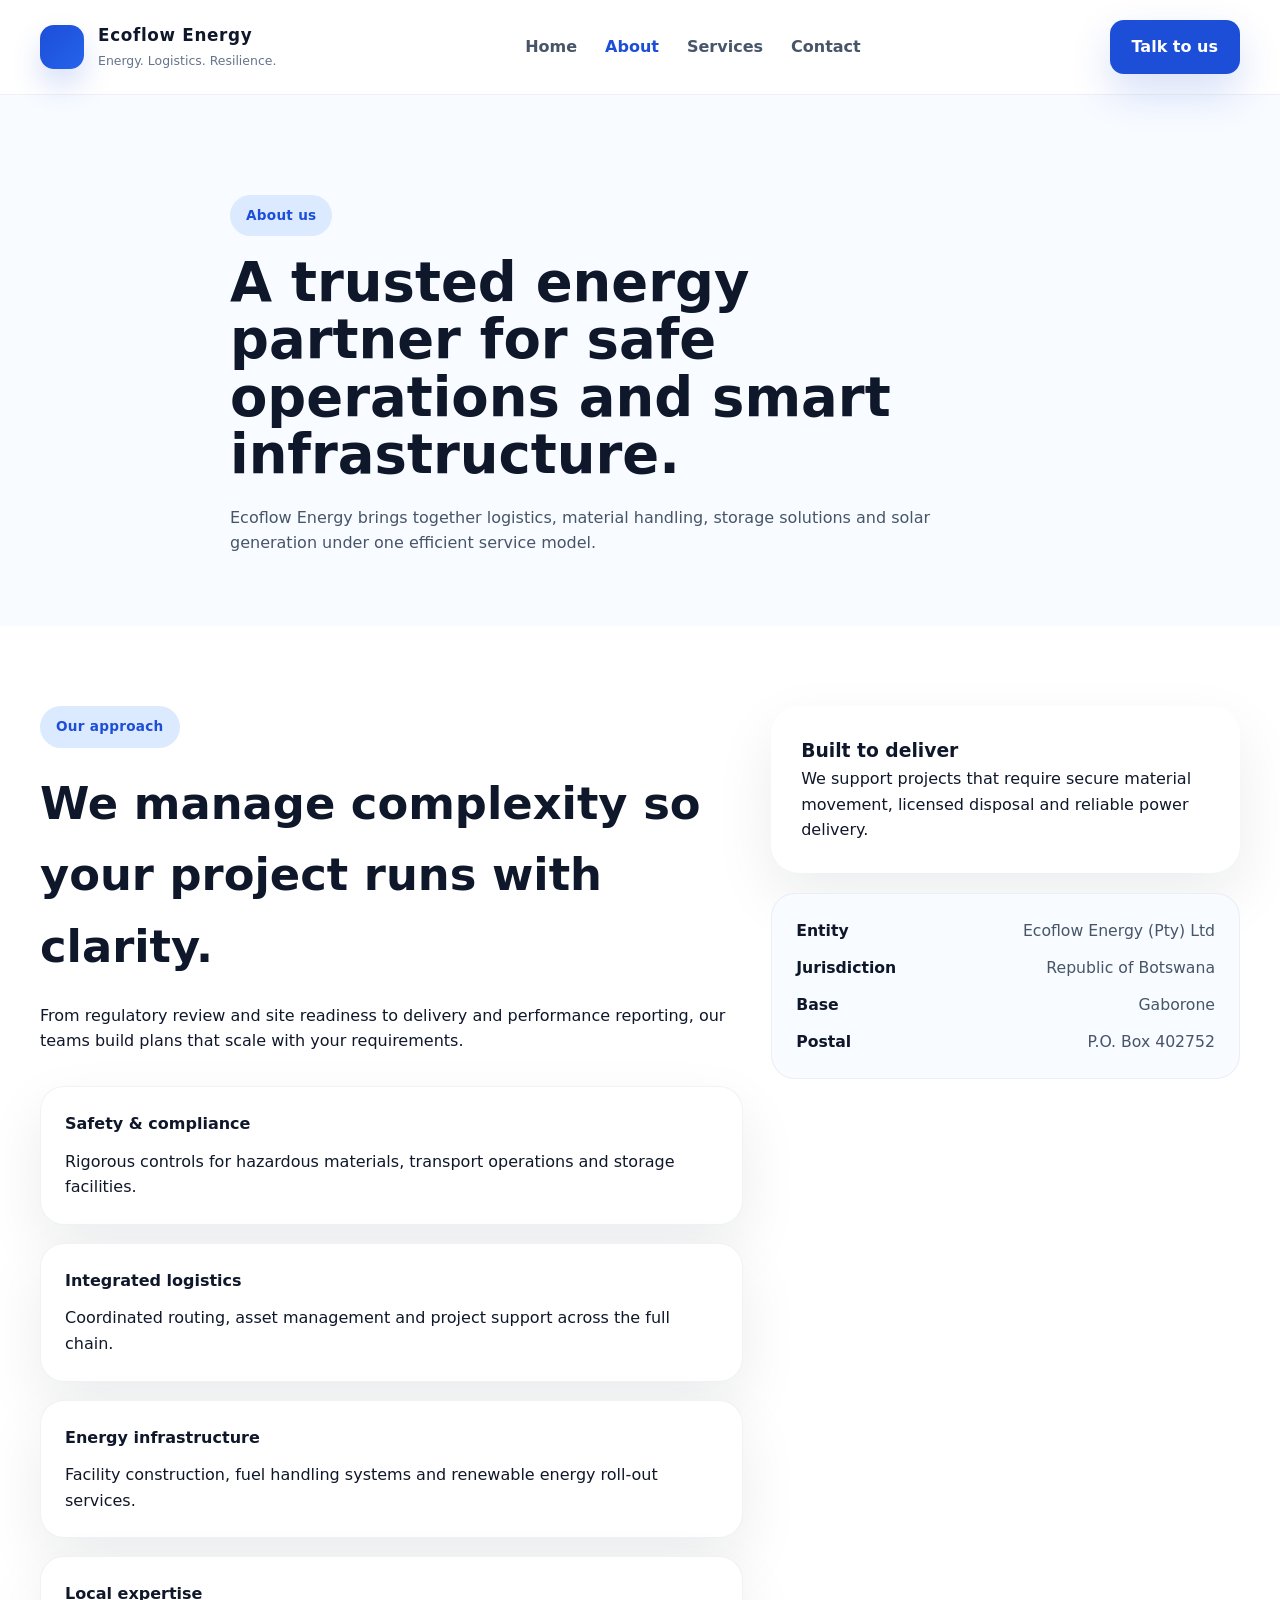
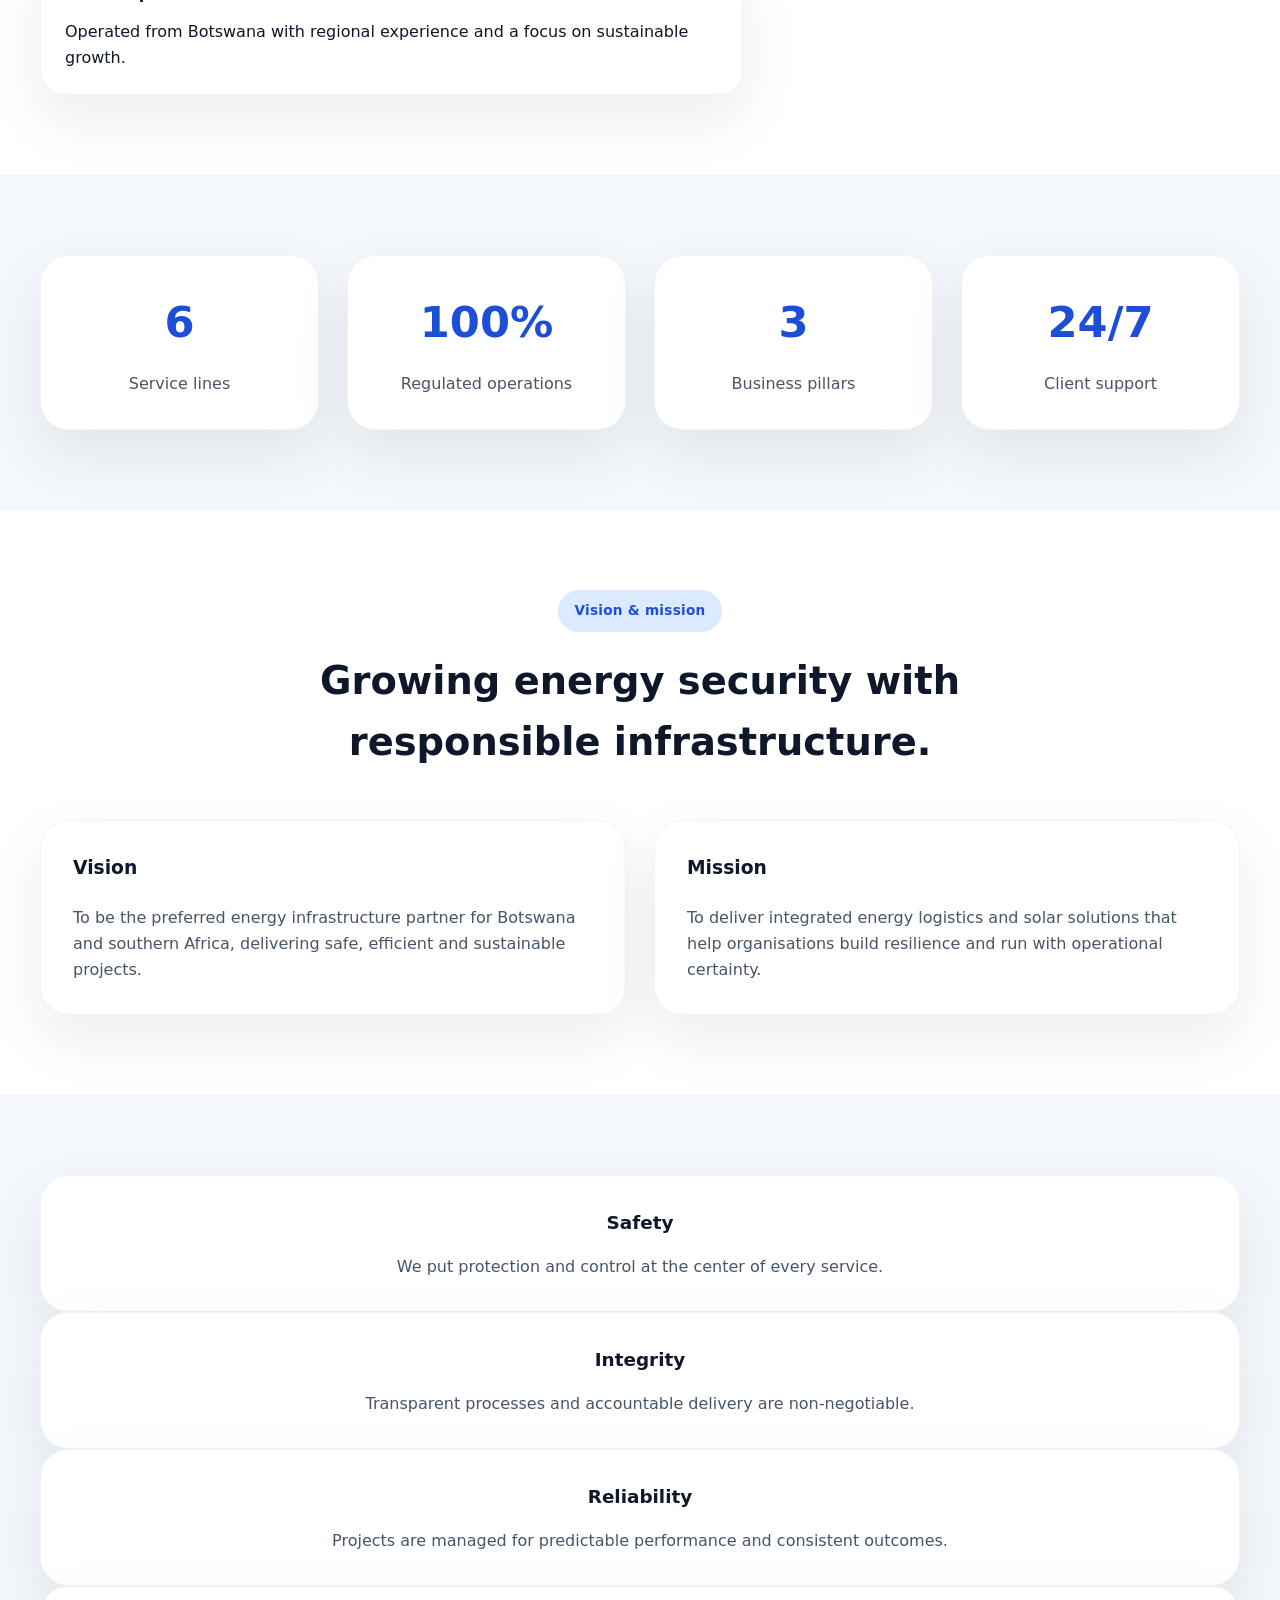
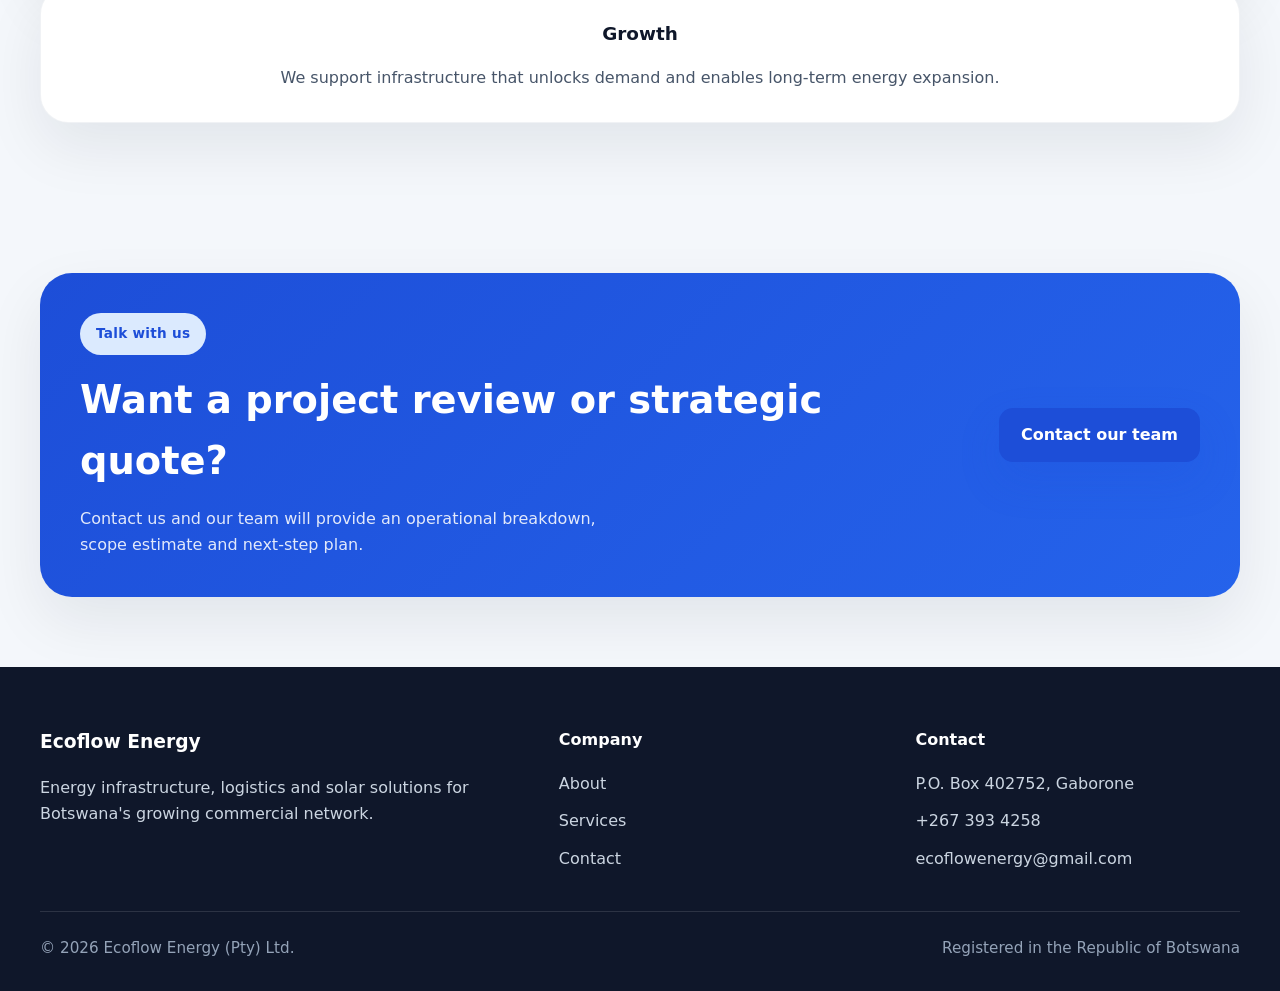
==== about.html @ 99d53bec "Initial Push" ====
﻿<!DOCTYPE html>
<html lang="en">
<head>
<meta charset="UTF-8">
<meta name="viewport" content="width=device-width, initial-scale=1.0">
<title>About Ecoflow Energy</title>
<meta name="description" content="Ecoflow Energy is a Botswana energy company focused on logistics, storage infrastructure, compliant operations and renewable energy delivery.">
<link rel="stylesheet" href="styles.css">
</head>
<body>
<header class="site-header">
  <div class="wrap nav-bar">
    <a href="index.html" class="brand">
      <span class="mark"></span>
      <span>
        <strong>Ecoflow Energy</strong>
        <small>Energy. Logistics. Resilience.</small>
      </span>
    </a>
    <nav class="links">
      <a href="index.html">Home</a>
      <a href="about.html">About</a>
      <a href="services.html">Services</a>
      <a href="contact.html">Contact</a>
    </nav>
    <div class="nav-actions">
      <a href="contact.html" class="btn btn-primary">Talk to us</a>
      <button class="nav-toggle" aria-label="Open navigation" aria-expanded="false"><span></span><span></span><span></span></button>
    </div>
  </div>
  <div class="mobile-menu">
    <a href="index.html">Home</a>
    <a href="about.html">About</a>
    <a href="services.html">Services</a>
    <a href="contact.html">Contact</a>
  </div>
</header>
<main>
  <section class="page-hero">
    <div class="wrap">
      <span class="tag">About us</span>
      <h1>A trusted energy partner for safe operations and smart infrastructure.</h1>
      <p>Ecoflow Energy brings together logistics, material handling, storage solutions and solar generation under one efficient service model.</p>
    </div>
  </section>

  <section class="section section-alt">
    <div class="wrap feature-grid">
      <div class="feature-copy">
        <span class="tag">Our approach</span>
        <h2>We manage complexity so your project runs with clarity.</h2>
        <p>From regulatory review and site readiness to delivery and performance reporting, our teams build plans that scale with your requirements.</p>
        <div class="feature-list">
          <div>
            <strong>Safety & compliance</strong>
            <p>Rigorous controls for hazardous materials, transport operations and storage facilities.</p>
          </div>
          <div>
            <strong>Integrated logistics</strong>
            <p>Coordinated routing, asset management and project support across the full chain.</p>
          </div>
          <div>
            <strong>Energy infrastructure</strong>
            <p>Facility construction, fuel handling systems and renewable energy roll-out services.</p>
          </div>
          <div>
            <strong>Local expertise</strong>
            <p>Operated from Botswana with regional experience and a focus on sustainable growth.</p>
          </div>
        </div>
      </div>
      <div class="feature-visual visual-panel">
        <div class="panel-item">
          <h3>Built to deliver</h3>
          <p>We support projects that require secure material movement, licensed disposal and reliable power delivery.</p>
        </div>
        <div class="panel-list">
          <div><strong>Entity</strong><span>Ecoflow Energy (Pty) Ltd</span></div>
          <div><strong>Jurisdiction</strong><span>Republic of Botswana</span></div>
          <div><strong>Base</strong><span>Gaborone</span></div>
          <div><strong>Postal</strong><span>P.O. Box 402752</span></div>
        </div>
      </div>
    </div>
  </section>

  <section class="section">
    <div class="wrap stats-grid">
      <div class="stat-card">
        <span>6</span>
        <p>Service lines</p>
      </div>
      <div class="stat-card">
        <span>100%</span>
        <p>Regulated operations</p>
      </div>
      <div class="stat-card">
        <span>3</span>
        <p>Business pillars</p>
      </div>
      <div class="stat-card">
        <span>24/7</span>
        <p>Client support</p>
      </div>
    </div>
  </section>

  <section class="section section-alt">
    <div class="wrap">
      <div class="section-head">
        <span class="tag">Vision & mission</span>
        <h2>Growing energy security with responsible infrastructure.</h2>
      </div>
      <div class="grid-2">
        <article class="info-card">
          <h3>Vision</h3>
          <p>To be the preferred energy infrastructure partner for Botswana and southern Africa, delivering safe, efficient and sustainable projects.</p>
        </article>
        <article class="info-card">
          <h3>Mission</h3>
          <p>To deliver integrated energy logistics and solar solutions that help organisations build resilience and run with operational certainty.</p>
        </article>
      </div>
    </div>
  </section>

  <section class="section">
    <div class="wrap values-panel">
      <div class="value-card">
        <h3>Safety</h3>
        <p>We put protection and control at the center of every service.</p>
      </div>
      <div class="value-card">
        <h3>Integrity</h3>
        <p>Transparent processes and accountable delivery are non-negotiable.</p>
      </div>
      <div class="value-card">
        <h3>Reliability</h3>
        <p>Projects are managed for predictable performance and consistent outcomes.</p>
      </div>
      <div class="value-card">
        <h3>Growth</h3>
        <p>We support infrastructure that unlocks demand and enables long-term energy expansion.</p>
      </div>
    </div>
  </section>

  <section class="section cta-panel">
    <div class="wrap cta-copy">
      <div>
        <span class="tag">Talk with us</span>
        <h2>Want a project review or strategic quote?</h2>
        <p>Contact us and our team will provide an operational breakdown, scope estimate and next-step plan.</p>
      </div>
      <a href="contact.html" class="btn btn-primary">Contact our team</a>
    </div>
  </section>
</main>
<footer class="site-footer">
  <div class="wrap footer-grid">
    <div>
      <h3>Ecoflow Energy</h3>
      <p>Energy infrastructure, logistics and solar solutions for Botswana's growing commercial network.</p>
    </div>
    <div>
      <h4>Company</h4>
      <ul>
        <li><a href="about.html">About</a></li>
        <li><a href="services.html">Services</a></li>
        <li><a href="contact.html">Contact</a></li>
      </ul>
    </div>
    <div>
      <h4>Contact</h4>
      <ul>
        <li>P.O. Box 402752, Gaborone</li>
        <li>+267 393 4258</li>
        <li><a href="mailto:ecoflowenergy@gmail.com">ecoflowenergy@gmail.com</a></li>
      </ul>
    </div>
  </div>
  <div class="wrap footer-bottom">
    <span>© 2026 Ecoflow Energy (Pty) Ltd.</span>
    <span>Registered in the Republic of Botswana</span>
  </div>
</footer>
<script src="script.js"></script>
</body>
</html>
---- styles.css ----
﻿:root{
  --bg:#f4f7fb;
  --surface:#ffffff;
  --surface-soft:#f8fbff;
  --primary:#0f172a;
  --secondary:#475569;
  --accent:#1d4ed8;
  --accent-soft:#dbeafe;
  --muted:#64748b;
  --border:#d6e4ff;
  --shadow:0 24px 60px rgba(15,23,42,0.08);
  --radius:24px;
  --max-width:1200px;
}
*{margin:0;padding:0;box-sizing:border-box;}
html{scroll-behavior:smooth;}
body{font-family:Inter,system-ui,Arial,sans-serif;background:var(--bg);color:var(--primary);line-height:1.6;}
a{text-decoration:none;color:inherit;}
button,input,select,textarea{font:inherit;}
.wrap{width:min(94%,var(--max-width));margin:0 auto;}
.site-header{position:sticky;top:0;z-index:1000;background:rgba(255,255,255,0.96);backdrop-filter:blur(18px);border-bottom:1px solid rgba(148,163,184,0.16);}
.site-header.scrolled{box-shadow:0 12px 30px rgba(15,23,42,0.08);}
.nav-bar{display:flex;align-items:center;justify-content:space-between;gap:16px;padding:20px 0;}
.brand{display:flex;align-items:center;gap:14px;}
.brand strong{font-size:1.05rem;letter-spacing:.04em;}
.brand small{display:block;font-size:.78rem;color:var(--muted);margin-top:2px;}
.mark{width:44px;height:44px;border-radius:14px;background:linear-gradient(135deg,var(--accent),#2563eb);box-shadow:0 16px 30px rgba(29,78,216,0.18);}
.links{display:flex;gap:28px;align-items:center;}
.links a{color:var(--secondary);font-weight:600;transition:color .2s ease;}
.links a:hover,.links a.active{color:var(--accent);}
.nav-actions{display:flex;align-items:center;gap:12px;}
.btn{display:inline-flex;align-items:center;justify-content:center;border-radius:14px;padding:14px 22px;font-weight:700;transition:transform .2s ease,box-shadow .2s ease;}
.btn:hover{transform:translateY(-1px);}
.btn-primary{background:var(--accent);color:#fff;box-shadow:0 18px 40px rgba(29,78,216,0.18);}
.btn-secondary{background:#f8fafc;color:var(--primary);border:1px solid var(--border);}
.hero,.page-hero{padding:100px 0 70px;}
.hero{background:linear-gradient(175deg,#eff6ff 0%,#ffffff 60%);}
.page-hero{background:var(--surface-soft);}
.hero-grid,.feature-grid,.contact-grid,.stats-grid,.service-grid,.footer-grid,.grid-2{display:grid;gap:28px;}
.hero-grid{grid-template-columns:1.15fr .85fr;align-items:center;}
.hero-copy h1,.page-hero h1{font-size:clamp(2.6rem,5vw,4rem);line-height:1.02;max-width:680px;}
.hero .eyebrow,.page-hero .tag{display:inline-flex;align-items:center;gap:10px;padding:10px 16px;border-radius:999px;background:var(--accent-soft);color:var(--accent);font-size:.85rem;font-weight:700;letter-spacing:.02em;}
.hero-copy p,.page-hero p,.section-head p,.service-detail p,.info-card p{color:var(--secondary);font-size:1rem;max-width:710px;margin-top:22px;}
.hero-actions{display:flex;flex-wrap:wrap;gap:16px;margin-top:28px;}
.hero-stats{display:grid;grid-template-columns:repeat(3,minmax(0,1fr));gap:16px;margin-top:36px;}
.hero-stats div{background:var(--surface);border:1px solid rgba(148,163,184,0.16);border-radius:18px;padding:18px;}
.hero-stats strong{display:block;font-size:1.7rem;color:var(--primary);}
.hero-visual .visual-card{background:var(--surface);padding:32px;border-radius:32px;box-shadow:var(--shadow);border:1px solid rgba(148,163,184,0.14);}
.visual-tag{display:inline-flex;padding:10px 14px;border-radius:999px;background:rgba(29,78,216,0.08);color:var(--accent);font-weight:700;margin-bottom:24px;}
.visual-grid{display:grid;grid-template-columns:1fr 1fr;gap:18px;}
.visual-item{padding:20px;background:var(--surface-soft);border-radius:20px;color:var(--secondary);font-weight:600;}
.section{padding:80px 0;}
.section-alt{background:#ffffff;}
.section-head{text-align:center;max-width:820px;margin:0 auto 48px;}
.section-head h2{font-size:clamp(2rem,3vw,2.6rem);margin:18px 0;}
.tag{display:inline-flex;align-items:center;gap:8px;padding:10px 16px;border-radius:999px;background:var(--accent-soft);color:var(--accent);font-weight:700;font-size:.85rem;letter-spacing:.02em;}
.service-grid{grid-template-columns:repeat(3,minmax(0,1fr));}
.service-card{padding:30px;background:var(--surface);border:1px solid rgba(148,163,184,0.14);border-radius:28px;box-shadow:var(--shadow);}
.service-card h3{font-size:1.2rem;margin-bottom:18px;}
.service-card p{color:var(--secondary);line-height:1.8;}
.feature-grid{grid-template-columns:1.2fr .8fr;align-items:start;}
.feature-copy h2{font-size:clamp(2rem,4vw,2.8rem);margin:20px 0;}
.feature-list{display:grid;gap:18px;margin-top:32px;}
.feature-list div{padding:24px;background:var(--surface);border:1px solid rgba(148,163,184,0.14);border-radius:24px;box-shadow:var(--shadow);}
.feature-list strong{display:block;margin-bottom:12px;font-size:1rem;color:var(--primary);}
.visual-panel{display:grid;gap:20px;}
.visual-panel .panel-item{padding:30px;background:var(--surface);border-radius:28px;box-shadow:var(--shadow);}
.panel-list{display:grid;gap:12px;padding:24px;background:var(--surface-soft);border-radius:24px;border:1px solid rgba(148,163,184,0.14);}
.panel-list div{display:flex;justify-content:space-between;gap:12px;color:var(--secondary);font-size:.98rem;}
.panel-list strong{font-weight:700;color:var(--primary);}
.stats-grid{grid-template-columns:repeat(4,minmax(0,1fr));}
.stat-card{padding:32px;background:var(--surface);border-radius:28px;box-shadow:var(--shadow);text-align:center;border:1px solid rgba(148,163,184,0.14);}
.stat-card span{display:block;font-size:2.7rem;font-weight:800;color:var(--accent);}
.stat-card p{margin-top:14px;color:var(--secondary);}
.cta-panel{padding:70px 0;}
.cta-copy{display:flex;align-items:center;justify-content:space-between;gap:24px;padding:40px;background:linear-gradient(135deg,#1d4ed8,#2563eb);border-radius:32px;color:#fff;box-shadow:var(--shadow);}
.cta-copy h2{font-size:clamp(2rem,3vw,2.8rem);margin:14px 0;max-width:780px;}
.cta-copy p{max-width:560px;color:rgba(255,255,255,0.87);}
.page-hero .wrap{max-width:820px;}
.page-hero h1{font-size:clamp(2.4rem,5vw,3.4rem);margin-top:18px;line-height:1.05;}
.grid-2{grid-template-columns:repeat(2,minmax(0,1fr));}
.info-card,.value-card,.service-detail,.contact-panel,.form-panel{background:var(--surface);border:1px solid rgba(148,163,184,0.14);border-radius:28px;box-shadow:var(--shadow);padding:32px;}
.info-card strong{display:block;font-size:.98rem;color:var(--accent);margin-bottom:10px;}
.value-card{padding:32px;text-align:center;}
.value-card h3{font-size:1.15rem;margin-bottom:16px;}
.value-card p{color:var(--secondary);}
.service-list{display:grid;gap:24px;}
.service-detail{padding:30px;}
.service-heading{display:flex;align-items:center;gap:18px;margin-bottom:20px;}
.service-heading span{display:inline-flex;width:50px;height:50px;align-items:center;justify-content:center;border-radius:18px;background:var(--accent-soft);color:var(--accent);font-weight:800;font-size:1rem;}
.service-heading h2{font-size:1.45rem;}
.service-detail ul{margin-top:20px;display:grid;gap:12px;padding-left:18px;color:var(--secondary);}
.service-detail li{position:relative;padding-left:12px;}
.service-detail li:before{content:'•';position:absolute;left:0;color:var(--accent);}
.contact-grid{grid-template-columns:1fr 1fr;}
.contact-panel .box,.form-panel .box{margin-bottom:24px;}
.contact-panel .box h2,.form-panel .box h2{font-size:1.8rem;}
.contact-panel .info-card{margin-bottom:16px;}
.map-frame iframe{width:100%;min-height:280px;border:none;border-radius:24px;}
.form-row{display:flex;flex-direction:column;gap:10px;margin-bottom:18px;}
input,select,textarea{width:100%;padding:16px;border-radius:18px;border:1px solid rgba(148,163,184,0.24);background:#fff;}
textarea{min-height:160px;resize:vertical;}
.form-msg{margin-top:18px;padding:16px;border-radius:18px;display:none;}
.form-msg.show{display:block;}
.site-footer{padding:60px 0 30px;background:#0f172a;color:#cbd5e1;}
.footer-grid{grid-template-columns:1.5fr 1fr 1fr;gap:32px;margin-bottom:40px;align-items:start;}
.site-footer h3,.site-footer h4{color:#fff;margin-bottom:18px;}
.site-footer ul{list-style:none;display:grid;gap:12px;}
.site-footer ul li a{color:#cbd5e1;}
.footer-bottom{display:flex;justify-content:space-between;gap:12px;font-size:.95rem;color:#94a3b8;border-top:1px solid rgba(255,255,255,0.12);padding-top:24px;}
.nav-toggle{display:none;border:none;background:none;cursor:pointer;}
.nav-toggle span{display:block;width:24px;height:2px;background:var(--primary);margin:5px 0;}
.mobile-menu{display:none;flex-direction:column;gap:14px;padding:20px 0;}
@media (max-width:1080px){.service-grid{grid-template-columns:repeat(2,minmax(0,1fr));}.hero-grid{grid-template-columns:1fr;}.feature-grid{grid-template-columns:1fr;}.stats-grid{grid-template-columns:repeat(2,minmax(0,1fr));}.cta-copy{flex-direction:column;align-items:flex-start;}}
@media (max-width:768px){.nav-bar{flex-wrap:wrap;}.links{display:none;}.nav-toggle{display:flex;}.mobile-menu{display:none;}.mobile-menu.open{display:flex;}.hero{padding:80px 0 60px;}.page-hero{padding:80px 0 40px;}.hero-copy h1{font-size:2.4rem;}.cta-copy{padding:28px;}.contact-grid{grid-template-columns:1fr;}.stats-grid{grid-template-columns:1fr;}.service-grid{grid-template-columns:1fr;}.footer-grid{grid-template-columns:1fr;}.footer-bottom{flex-direction:column;}}
@media (max-width:540px){.hero-copy p,.section-head p,.page-hero p{font-size:.98rem;}.btn{width:100%;justify-content:center;}}
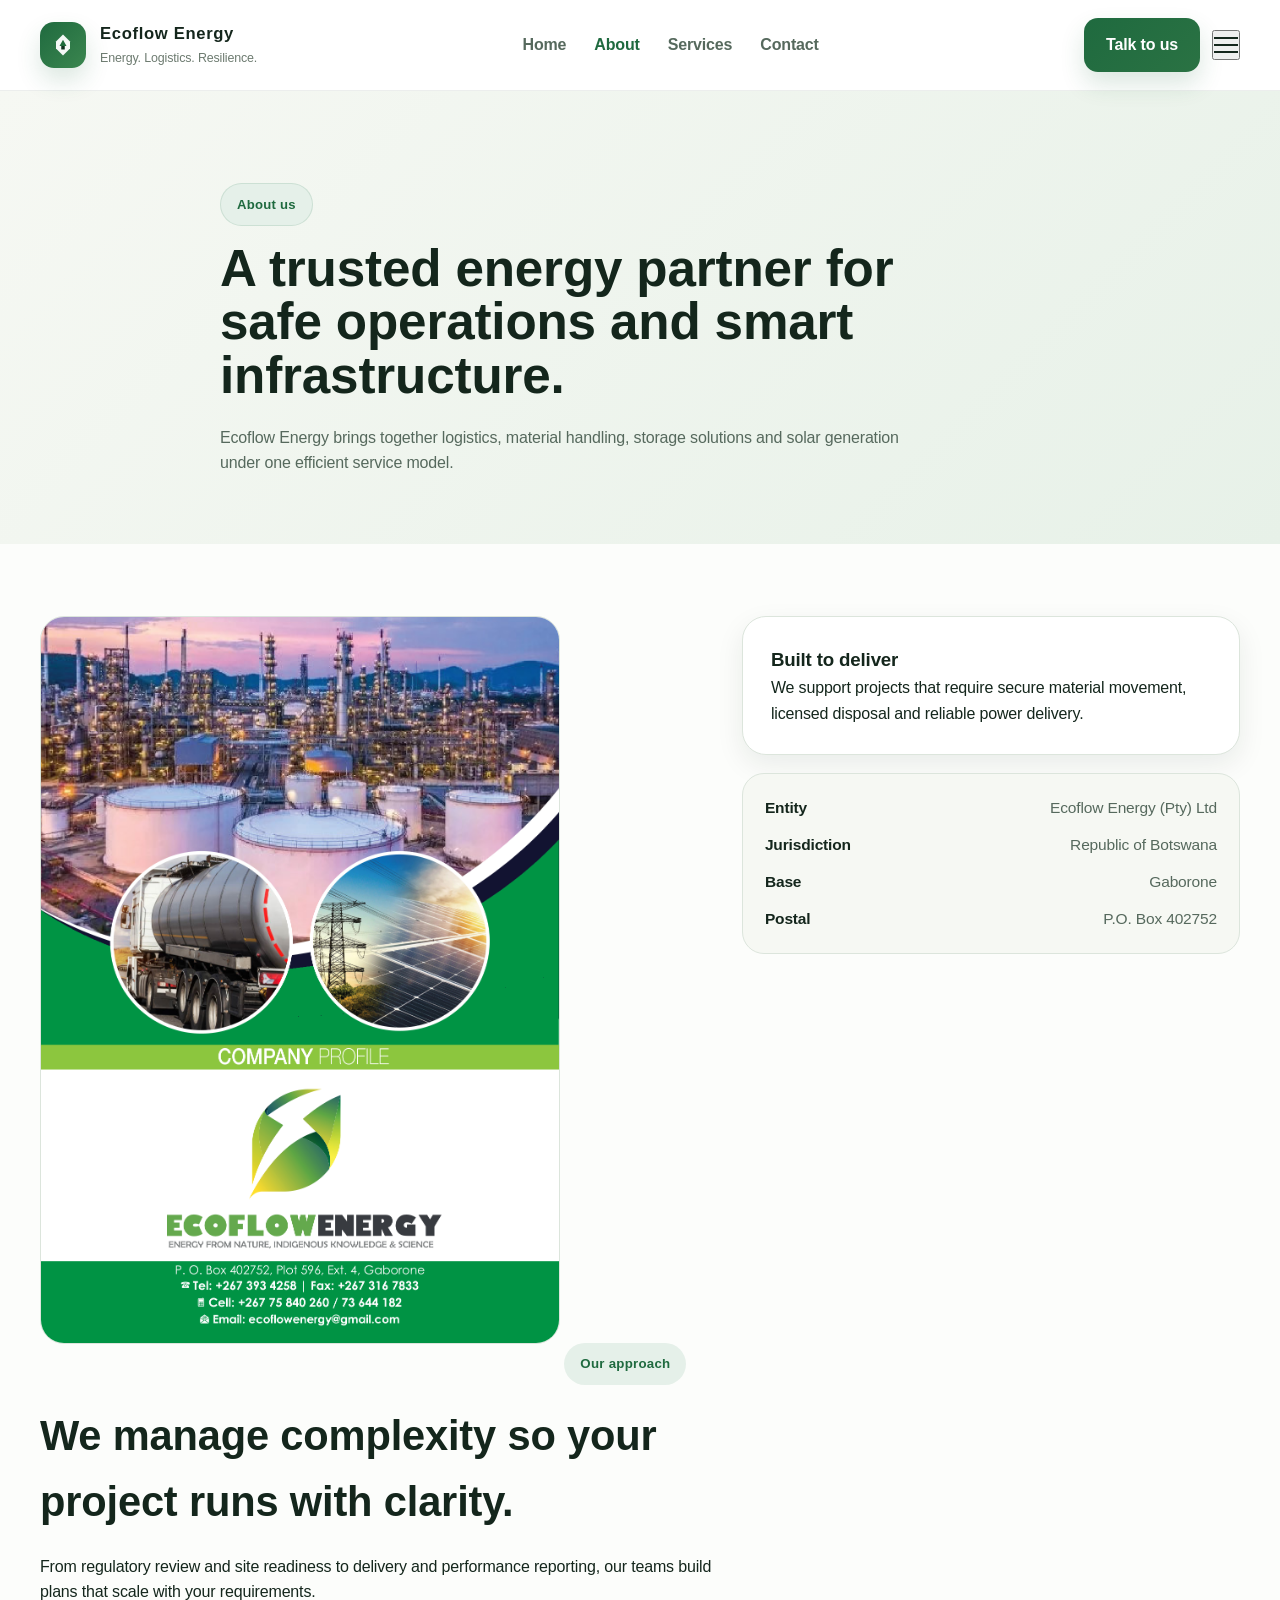
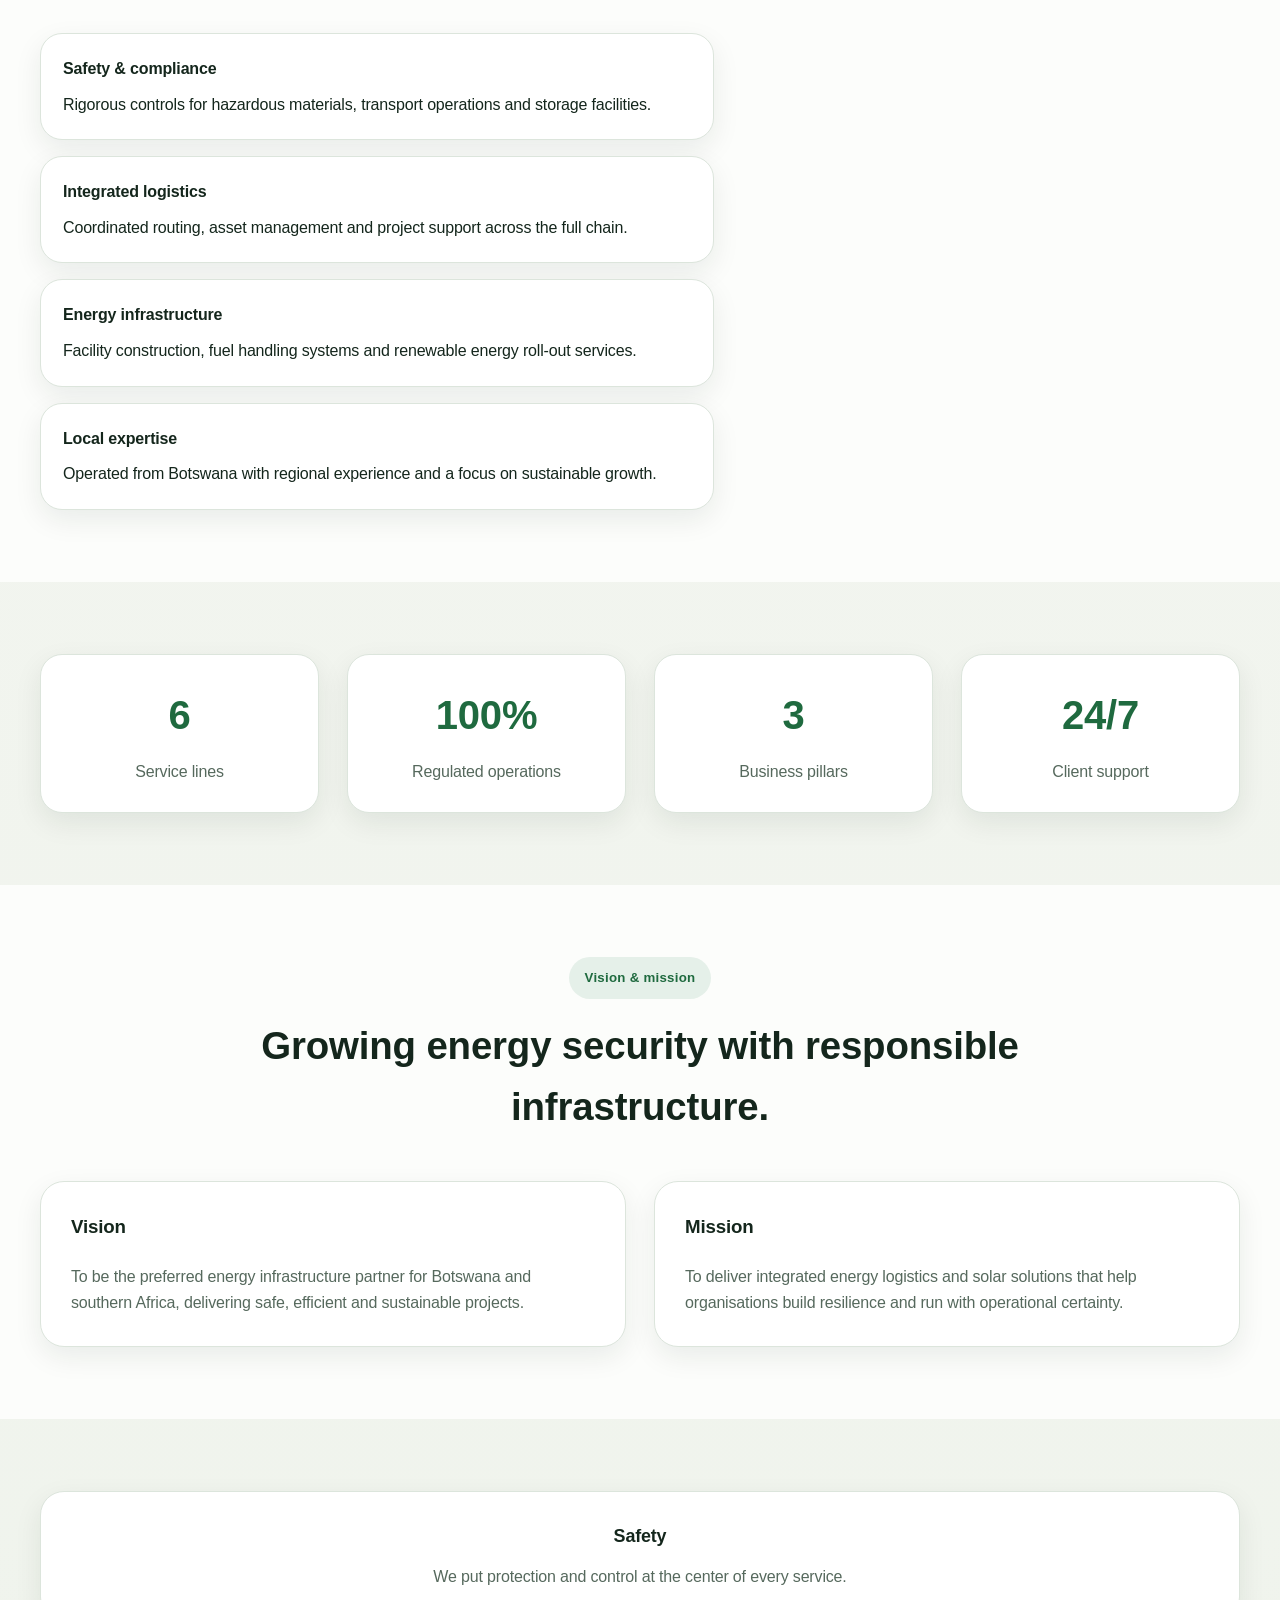
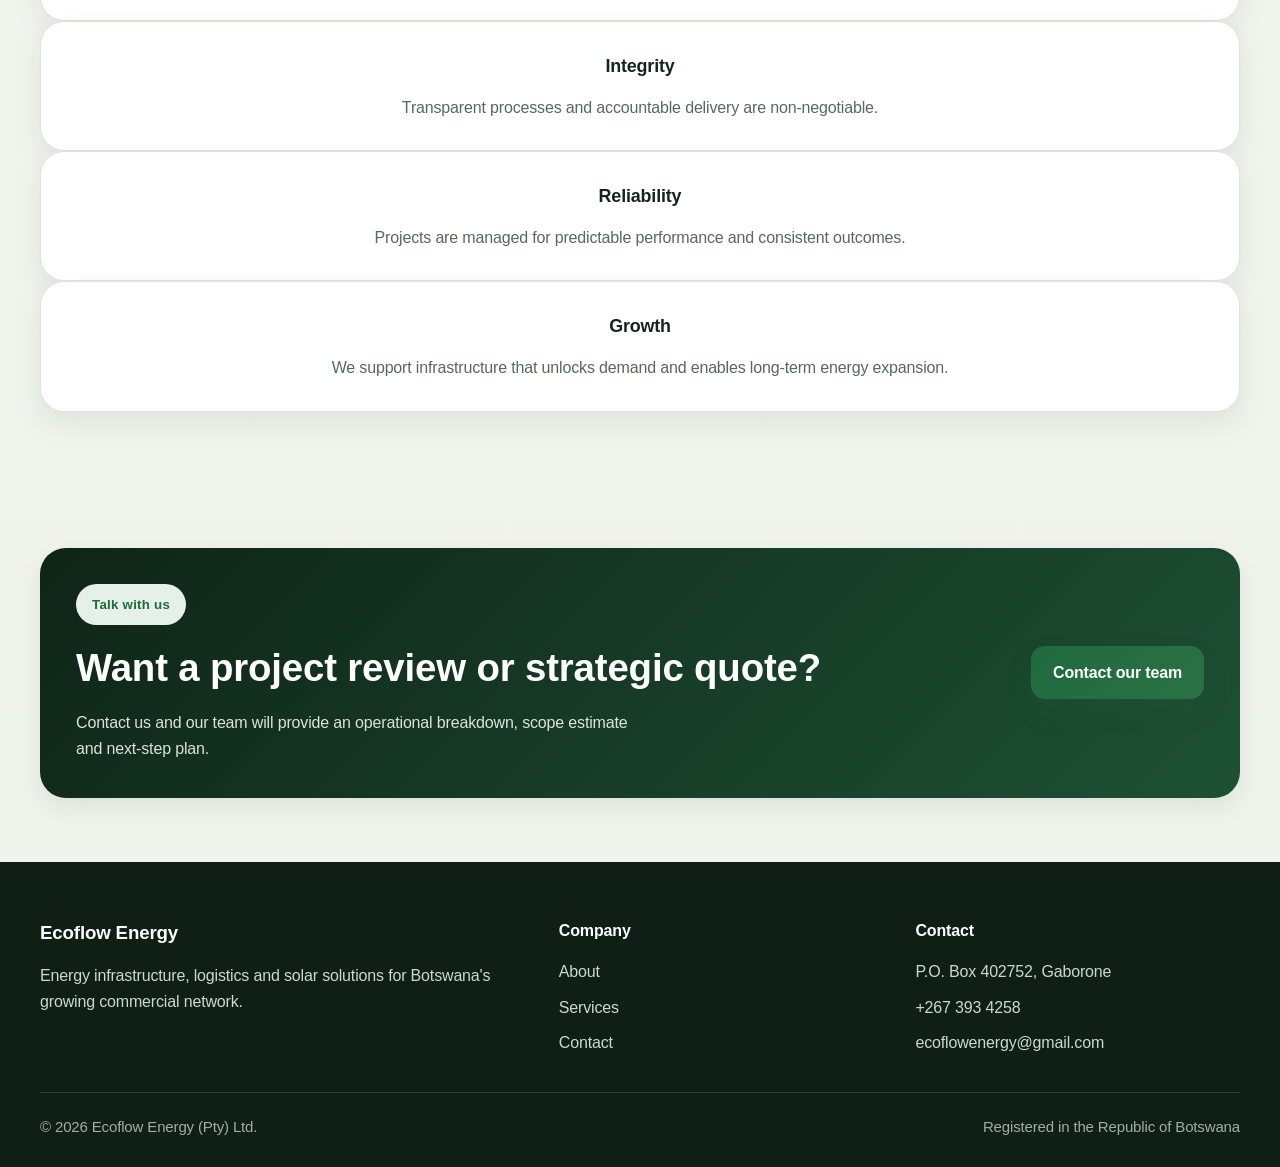
==== commit 49d7085f: "update" ====
--- a/about.html
+++ b/about.html
@@ -11,7 +11,13 @@
 <header class="site-header">
   <div class="wrap nav-bar">
     <a href="index.html" class="brand">
-      <span class="mark"></span>
+      <span class="mark" aria-hidden="true">
+        <svg viewBox="0 0 64 64" fill="none" xmlns="http://www.w3.org/2000/svg">
+          <path d="M32 8L48 24V40L32 56L16 40V24L32 8Z" fill="#ffffff" fill-opacity="0.95"/>
+          <path d="M24 34L32 20L40 34H24Z" fill="#1f6b3c"/>
+          <path d="M28 34H36V42H28V34Z" fill="#0d2f1d"/>
+        </svg>
+      </span>
       <span>
         <strong>Ecoflow Energy</strong>
         <small>Energy. Logistics. Resilience.</small>
@@ -47,6 +53,7 @@
   <section class="section section-alt">
     <div class="wrap feature-grid">
       <div class="feature-copy">
+        <img src="images/pdf-extract/page_1.png" alt="PDF page showing Ecoflow Energy company details" style="width:100%;max-width:520px;border-radius:24px;margin-bottom:24px;border:1px solid var(--border);">
         <span class="tag">Our approach</span>
         <h2>We manage complexity so your project runs with clarity.</h2>
         <p>From regulatory review and site readiness to delivery and performance reporting, our teams build plans that scale with your requirements.</p>
--- a/styles.css
+++ b/styles.css
@@ -1,116 +1,121 @@
 ﻿:root{
-  --bg:#f4f7fb;
+  --bg:#f2f4ef;
   --surface:#ffffff;
-  --surface-soft:#f8fbff;
-  --primary:#0f172a;
-  --secondary:#475569;
-  --accent:#1d4ed8;
-  --accent-soft:#dbeafe;
-  --muted:#64748b;
-  --border:#d6e4ff;
-  --shadow:0 24px 60px rgba(15,23,42,0.08);
-  --radius:24px;
+  --surface-soft:#f6f8f3;
+  --primary:#14261c;
+  --secondary:#56695d;
+  --accent:#1f6a3f;
+  --accent-dark:#0f2417;
+  --accent-soft:#e5f0e9;
+  --muted:#6d7b70;
+  --border:#dce5dc;
+  --shadow:0 10px 28px rgba(11,36,24,0.08);
+  --radius:22px;
   --max-width:1200px;
 }
 *{margin:0;padding:0;box-sizing:border-box;}
 html{scroll-behavior:smooth;}
-body{font-family:Inter,system-ui,Arial,sans-serif;background:var(--bg);color:var(--primary);line-height:1.6;}
+body{font-family:Inter, "Segoe UI", Arial, sans-serif;background:linear-gradient(180deg,#f5f6f2 0%,#eef3eb 100%);color:var(--primary);line-height:1.6;letter-spacing:-0.01em;}
 a{text-decoration:none;color:inherit;}
 button,input,select,textarea{font:inherit;}
 .wrap{width:min(94%,var(--max-width));margin:0 auto;}
-.site-header{position:sticky;top:0;z-index:1000;background:rgba(255,255,255,0.96);backdrop-filter:blur(18px);border-bottom:1px solid rgba(148,163,184,0.16);}
-.site-header.scrolled{box-shadow:0 12px 30px rgba(15,23,42,0.08);}
-.nav-bar{display:flex;align-items:center;justify-content:space-between;gap:16px;padding:20px 0;}
+.site-header{position:sticky;top:0;z-index:1000;background:rgba(255,255,255,0.97);backdrop-filter:blur(14px);border-bottom:1px solid rgba(20,38,28,0.08);}
+.site-header.scrolled{box-shadow:0 10px 24px rgba(11,36,24,0.06);}
+.nav-bar{display:flex;align-items:center;justify-content:space-between;gap:16px;padding:18px 0;}
 .brand{display:flex;align-items:center;gap:14px;}
-.brand strong{font-size:1.05rem;letter-spacing:.04em;}
+.brand strong{font-size:1.04rem;letter-spacing:.04em;font-weight:800;}
 .brand small{display:block;font-size:.78rem;color:var(--muted);margin-top:2px;}
-.mark{width:44px;height:44px;border-radius:14px;background:linear-gradient(135deg,var(--accent),#2563eb);box-shadow:0 16px 30px rgba(29,78,216,0.18);}
+.mark{width:46px;height:46px;border-radius:14px;background:linear-gradient(135deg,var(--accent),#3b864f);box-shadow:0 12px 24px rgba(31,106,63,0.16);display:grid;place-items:center;overflow:hidden;}
+.mark svg{width:28px;height:28px;display:block;}
 .links{display:flex;gap:28px;align-items:center;}
 .links a{color:var(--secondary);font-weight:600;transition:color .2s ease;}
 .links a:hover,.links a.active{color:var(--accent);}
 .nav-actions{display:flex;align-items:center;gap:12px;}
 .btn{display:inline-flex;align-items:center;justify-content:center;border-radius:14px;padding:14px 22px;font-weight:700;transition:transform .2s ease,box-shadow .2s ease;}
 .btn:hover{transform:translateY(-1px);}
-.btn-primary{background:var(--accent);color:#fff;box-shadow:0 18px 40px rgba(29,78,216,0.18);}
-.btn-secondary{background:#f8fafc;color:var(--primary);border:1px solid var(--border);}
-.hero,.page-hero{padding:100px 0 70px;}
-.hero{background:linear-gradient(175deg,#eff6ff 0%,#ffffff 60%);}
-.page-hero{background:var(--surface-soft);}
+.btn-primary{background:linear-gradient(135deg,var(--accent),#2a7243);color:#fff;box-shadow:0 12px 24px rgba(31,106,63,0.16);}
+.btn-secondary{background:#f7fbf6;color:var(--primary);border:1px solid var(--border);}
+.hero,.page-hero{padding:92px 0 68px;}
+.hero{background:linear-gradient(135deg,#f8fcf8 0%,#eef6ee 100%);color:var(--primary);position:relative;overflow:hidden;}
+.hero::before{content:"";position:absolute;inset:0;background:linear-gradient(90deg,transparent 0%,rgba(31,106,63,0.06) 50%,transparent 100%);pointer-events:none;}
+.page-hero{background:linear-gradient(135deg,var(--surface-soft),#e7f1e8);}
 .hero-grid,.feature-grid,.contact-grid,.stats-grid,.service-grid,.footer-grid,.grid-2{display:grid;gap:28px;}
-.hero-grid{grid-template-columns:1.15fr .85fr;align-items:center;}
-.hero-copy h1,.page-hero h1{font-size:clamp(2.6rem,5vw,4rem);line-height:1.02;max-width:680px;}
-.hero .eyebrow,.page-hero .tag{display:inline-flex;align-items:center;gap:10px;padding:10px 16px;border-radius:999px;background:var(--accent-soft);color:var(--accent);font-size:.85rem;font-weight:700;letter-spacing:.02em;}
+.hero-grid{grid-template-columns:1.08fr .92fr;align-items:center;position:relative;z-index:1;}
+.hero-copy h1,.page-hero h1{font-size:clamp(2.4rem,5vw,3.8rem);line-height:1.04;max-width:690px;}
+.hero .eyebrow,.page-hero .tag{display:inline-flex;align-items:center;gap:10px;padding:10px 16px;border-radius:999px;background:var(--accent-soft);color:var(--accent);border:1px solid rgba(31,106,63,0.12);font-size:.82rem;font-weight:700;letter-spacing:.02em;}
 .hero-copy p,.page-hero p,.section-head p,.service-detail p,.info-card p{color:var(--secondary);font-size:1rem;max-width:710px;margin-top:22px;}
+.hero-copy p{color:var(--secondary);} 
 .hero-actions{display:flex;flex-wrap:wrap;gap:16px;margin-top:28px;}
 .hero-stats{display:grid;grid-template-columns:repeat(3,minmax(0,1fr));gap:16px;margin-top:36px;}
-.hero-stats div{background:var(--surface);border:1px solid rgba(148,163,184,0.16);border-radius:18px;padding:18px;}
-.hero-stats strong{display:block;font-size:1.7rem;color:var(--primary);}
-.hero-visual .visual-card{background:var(--surface);padding:32px;border-radius:32px;box-shadow:var(--shadow);border:1px solid rgba(148,163,184,0.14);}
-.visual-tag{display:inline-flex;padding:10px 14px;border-radius:999px;background:rgba(29,78,216,0.08);color:var(--accent);font-weight:700;margin-bottom:24px;}
-.visual-grid{display:grid;grid-template-columns:1fr 1fr;gap:18px;}
-.visual-item{padding:20px;background:var(--surface-soft);border-radius:20px;color:var(--secondary);font-weight:600;}
-.section{padding:80px 0;}
-.section-alt{background:#ffffff;}
-.section-head{text-align:center;max-width:820px;margin:0 auto 48px;}
-.section-head h2{font-size:clamp(2rem,3vw,2.6rem);margin:18px 0;}
-.tag{display:inline-flex;align-items:center;gap:8px;padding:10px 16px;border-radius:999px;background:var(--accent-soft);color:var(--accent);font-weight:700;font-size:.85rem;letter-spacing:.02em;}
+.hero-stats div{background:var(--surface);border:1px solid var(--border);border-left:3px solid var(--accent);border-radius:18px;padding:18px;box-shadow:var(--shadow);}
+.hero-stats strong{display:block;font-size:1.6rem;color:var(--primary);}
+.hero-stats span{display:block;color:var(--secondary);font-size:.95rem;margin-top:4px;}
+.hero-visual .visual-card{background:var(--surface);padding:32px;border-radius:28px;box-shadow:var(--shadow);border:1px solid rgba(20,38,28,0.08);border-left:4px solid var(--accent);}
+.visual-tag{display:inline-flex;padding:10px 14px;border-radius:999px;background:var(--accent-soft);color:var(--accent);font-weight:700;margin-bottom:20px;}
+.visual-grid{display:grid;grid-template-columns:1fr 1fr;gap:16px;}
+.visual-item{padding:18px;background:linear-gradient(135deg,#f8fcf8,#f1f7ef);border-radius:18px;color:var(--secondary);font-weight:600;border:1px solid var(--border);}
+.section{padding:72px 0;}
+.section-alt{background:#fcfdfb;}
+.section-head{text-align:center;max-width:820px;margin:0 auto 44px;}
+.section-head h2{font-size:clamp(1.9rem,3vw,2.45rem);margin:16px 0 10px;color:var(--primary);} 
+.tag{display:inline-flex;align-items:center;gap:8px;padding:10px 16px;border-radius:999px;background:var(--accent-soft);color:var(--accent);font-weight:700;font-size:.83rem;letter-spacing:.02em;}
 .service-grid{grid-template-columns:repeat(3,minmax(0,1fr));}
-.service-card{padding:30px;background:var(--surface);border:1px solid rgba(148,163,184,0.14);border-radius:28px;box-shadow:var(--shadow);}
-.service-card h3{font-size:1.2rem;margin-bottom:18px;}
+.service-card{padding:28px;background:linear-gradient(180deg,#fff 0%,#fbfdf9 100%);border:1px solid var(--border);border-radius:24px;box-shadow:var(--shadow);border-top:3px solid var(--accent);}
+.service-card h3{font-size:1.16rem;margin-bottom:14px;color:var(--primary);}
 .service-card p{color:var(--secondary);line-height:1.8;}
-.feature-grid{grid-template-columns:1.2fr .8fr;align-items:start;}
-.feature-copy h2{font-size:clamp(2rem,4vw,2.8rem);margin:20px 0;}
-.feature-list{display:grid;gap:18px;margin-top:32px;}
-.feature-list div{padding:24px;background:var(--surface);border:1px solid rgba(148,163,184,0.14);border-radius:24px;box-shadow:var(--shadow);}
-.feature-list strong{display:block;margin-bottom:12px;font-size:1rem;color:var(--primary);}
-.visual-panel{display:grid;gap:20px;}
-.visual-panel .panel-item{padding:30px;background:var(--surface);border-radius:28px;box-shadow:var(--shadow);}
-.panel-list{display:grid;gap:12px;padding:24px;background:var(--surface-soft);border-radius:24px;border:1px solid rgba(148,163,184,0.14);}
-.panel-list div{display:flex;justify-content:space-between;gap:12px;color:var(--secondary);font-size:.98rem;}
-.panel-list strong{font-weight:700;color:var(--primary);}
+.feature-grid{grid-template-columns:1.15fr .85fr;align-items:start;}
+.feature-copy h2{font-size:clamp(1.9rem,4vw,2.6rem);margin:18px 0;color:var(--primary);} 
+.feature-list{display:grid;gap:16px;margin-top:28px;}
+.feature-list div{padding:22px;background:var(--surface);border:1px solid var(--border);border-radius:22px;box-shadow:var(--shadow);}
+.feature-list strong{display:block;margin-bottom:10px;font-size:1rem;color:var(--primary);} 
+.visual-panel{display:grid;gap:18px;}
+.visual-panel .panel-item{padding:28px;background:var(--surface);border-radius:24px;box-shadow:var(--shadow);border:1px solid var(--border);}
+.panel-list{display:grid;gap:12px;padding:22px;background:var(--surface-soft);border-radius:22px;border:1px solid var(--border);}
+.panel-list div{display:flex;justify-content:space-between;gap:12px;color:var(--secondary);font-size:.97rem;}
+.panel-list strong{font-weight:700;color:var(--primary);} 
 .stats-grid{grid-template-columns:repeat(4,minmax(0,1fr));}
-.stat-card{padding:32px;background:var(--surface);border-radius:28px;box-shadow:var(--shadow);text-align:center;border:1px solid rgba(148,163,184,0.14);}
-.stat-card span{display:block;font-size:2.7rem;font-weight:800;color:var(--accent);}
-.stat-card p{margin-top:14px;color:var(--secondary);}
-.cta-panel{padding:70px 0;}
-.cta-copy{display:flex;align-items:center;justify-content:space-between;gap:24px;padding:40px;background:linear-gradient(135deg,#1d4ed8,#2563eb);border-radius:32px;color:#fff;box-shadow:var(--shadow);}
-.cta-copy h2{font-size:clamp(2rem,3vw,2.8rem);margin:14px 0;max-width:780px;}
-.cta-copy p{max-width:560px;color:rgba(255,255,255,0.87);}
-.page-hero .wrap{max-width:820px;}
-.page-hero h1{font-size:clamp(2.4rem,5vw,3.4rem);margin-top:18px;line-height:1.05;}
+.stat-card{padding:28px;background:var(--surface);border-radius:22px;box-shadow:var(--shadow);text-align:center;border:1px solid var(--border);}
+.stat-card span{display:block;font-size:2.5rem;font-weight:800;color:var(--accent);} 
+.stat-card p{margin-top:12px;color:var(--secondary);} 
+.cta-panel{padding:64px 0;}
+.cta-copy{display:flex;align-items:center;justify-content:space-between;gap:24px;padding:36px;background:linear-gradient(135deg,var(--accent-dark),#1d5134);border-radius:26px;color:#fff;box-shadow:var(--shadow);} 
+.cta-copy h2{font-size:clamp(1.9rem,3vw,2.5rem);margin:12px 0;max-width:780px;}
+.cta-copy p{max-width:560px;color:rgba(255,255,255,0.86);} 
+.page-hero .wrap{max-width:840px;}
+.page-hero h1{font-size:clamp(2.2rem,5vw,3.2rem);margin-top:16px;line-height:1.05;color:var(--primary);} 
 .grid-2{grid-template-columns:repeat(2,minmax(0,1fr));}
-.info-card,.value-card,.service-detail,.contact-panel,.form-panel{background:var(--surface);border:1px solid rgba(148,163,184,0.14);border-radius:28px;box-shadow:var(--shadow);padding:32px;}
-.info-card strong{display:block;font-size:.98rem;color:var(--accent);margin-bottom:10px;}
-.value-card{padding:32px;text-align:center;}
-.value-card h3{font-size:1.15rem;margin-bottom:16px;}
-.value-card p{color:var(--secondary);}
-.service-list{display:grid;gap:24px;}
-.service-detail{padding:30px;}
-.service-heading{display:flex;align-items:center;gap:18px;margin-bottom:20px;}
-.service-heading span{display:inline-flex;width:50px;height:50px;align-items:center;justify-content:center;border-radius:18px;background:var(--accent-soft);color:var(--accent);font-weight:800;font-size:1rem;}
-.service-heading h2{font-size:1.45rem;}
-.service-detail ul{margin-top:20px;display:grid;gap:12px;padding-left:18px;color:var(--secondary);}
+.info-card,.value-card,.service-detail,.contact-panel,.form-panel{background:var(--surface);border:1px solid var(--border);border-radius:24px;box-shadow:var(--shadow);padding:30px;}
+.info-card strong{display:block;font-size:.96rem;color:var(--accent);margin-bottom:10px;}
+.value-card{padding:30px;text-align:center;}
+.value-card h3{font-size:1.12rem;margin-bottom:14px;color:var(--primary);} 
+.value-card p{color:var(--secondary);} 
+.service-list{display:grid;gap:22px;}
+.service-detail{padding:28px;}
+.service-heading{display:flex;align-items:center;gap:18px;margin-bottom:18px;}
+.service-heading span{display:inline-flex;width:48px;height:48px;align-items:center;justify-content:center;border-radius:16px;background:var(--accent-soft);color:var(--accent);font-weight:800;font-size:.95rem;}
+.service-heading h2{font-size:1.36rem;color:var(--primary);} 
+.service-detail ul{margin-top:18px;display:grid;gap:10px;padding-left:18px;color:var(--secondary);} 
 .service-detail li{position:relative;padding-left:12px;}
-.service-detail li:before{content:'•';position:absolute;left:0;color:var(--accent);}
+.service-detail li:before{content:'•';position:absolute;left:0;color:var(--accent);} 
 .contact-grid{grid-template-columns:1fr 1fr;}
 .contact-panel .box,.form-panel .box{margin-bottom:24px;}
-.contact-panel .box h2,.form-panel .box h2{font-size:1.8rem;}
+.contact-panel .box h2,.form-panel .box h2{font-size:1.7rem;color:var(--primary);} 
 .contact-panel .info-card{margin-bottom:16px;}
-.map-frame iframe{width:100%;min-height:280px;border:none;border-radius:24px;}
-.form-row{display:flex;flex-direction:column;gap:10px;margin-bottom:18px;}
-input,select,textarea{width:100%;padding:16px;border-radius:18px;border:1px solid rgba(148,163,184,0.24);background:#fff;}
+.map-frame iframe{width:100%;min-height:280px;border:none;border-radius:20px;}
+.form-row{display:flex;flex-direction:column;gap:8px;margin-bottom:16px;}
+input,select,textarea{width:100%;padding:15px;border-radius:16px;border:1px solid var(--border);background:#fff;}
+input:focus,select:focus,textarea:focus{outline:none;border-color:var(--accent);box-shadow:0 0 0 3px rgba(31,106,63,0.12);} 
 textarea{min-height:160px;resize:vertical;}
-.form-msg{margin-top:18px;padding:16px;border-radius:18px;display:none;}
+.form-msg{margin-top:16px;padding:14px;border-radius:16px;display:none;}
 .form-msg.show{display:block;}
-.site-footer{padding:60px 0 30px;background:#0f172a;color:#cbd5e1;}
-.footer-grid{grid-template-columns:1.5fr 1fr 1fr;gap:32px;margin-bottom:40px;align-items:start;}
-.site-footer h3,.site-footer h4{color:#fff;margin-bottom:18px;}
-.site-footer ul{list-style:none;display:grid;gap:12px;}
-.site-footer ul li a{color:#cbd5e1;}
-.footer-bottom{display:flex;justify-content:space-between;gap:12px;font-size:.95rem;color:#94a3b8;border-top:1px solid rgba(255,255,255,0.12);padding-top:24px;}
-.nav-toggle{display:none;border:none;background:none;cursor:pointer;}
+.site-footer{padding:56px 0 28px;background:#0f1f16;color:#cbd9cf;}
+.footer-grid{grid-template-columns:1.5fr 1fr 1fr;gap:32px;margin-bottom:36px;align-items:start;}
+.site-footer h3,.site-footer h4{color:#fff;margin-bottom:16px;}
+.site-footer ul{list-style:none;display:grid;gap:10px;}
+.site-footer ul li a{color:#cbd9cf;}
+.footer-bottom{display:flex;justify-content:space-between;gap:12px;font-size:.94rem;color:#9eb0a6;border-top:1px solid rgba(255,255,255,0.12);padding-top:22px;}
 .nav-toggle span{display:block;width:24px;height:2px;background:var(--primary);margin:5px 0;}
 .mobile-menu{display:none;flex-direction:column;gap:14px;padding:20px 0;}
 @media (max-width:1080px){.service-grid{grid-template-columns:repeat(2,minmax(0,1fr));}.hero-grid{grid-template-columns:1fr;}.feature-grid{grid-template-columns:1fr;}.stats-grid{grid-template-columns:repeat(2,minmax(0,1fr));}.cta-copy{flex-direction:column;align-items:flex-start;}}
-@media (max-width:768px){.nav-bar{flex-wrap:wrap;}.links{display:none;}.nav-toggle{display:flex;}.mobile-menu{display:none;}.mobile-menu.open{display:flex;}.hero{padding:80px 0 60px;}.page-hero{padding:80px 0 40px;}.hero-copy h1{font-size:2.4rem;}.cta-copy{padding:28px;}.contact-grid{grid-template-columns:1fr;}.stats-grid{grid-template-columns:1fr;}.service-grid{grid-template-columns:1fr;}.footer-grid{grid-template-columns:1fr;}.footer-bottom{flex-direction:column;}}
-@media (max-width:540px){.hero-copy p,.section-head p,.page-hero p{font-size:.98rem;}.btn{width:100%;justify-content:center;}}
+@media (max-width:768px){.nav-bar{flex-wrap:wrap;}.links{display:none;}.nav-toggle{display:flex;}.mobile-menu{display:none;}.mobile-menu.open{display:flex;}.hero{padding:80px 0 56px;}.page-hero{padding:80px 0 36px;}.hero-copy h1{font-size:2.2rem;}.cta-copy{padding:26px;}.contact-grid{grid-template-columns:1fr;}.stats-grid{grid-template-columns:1fr;}.service-grid{grid-template-columns:1fr;}.footer-grid{grid-template-columns:1fr;}.footer-bottom{flex-direction:column;}}
+@media (max-width:540px){.hero-copy p,.section-head p,.page-hero p{font-size:.97rem;}.btn{width:100%;justify-content:center;}}
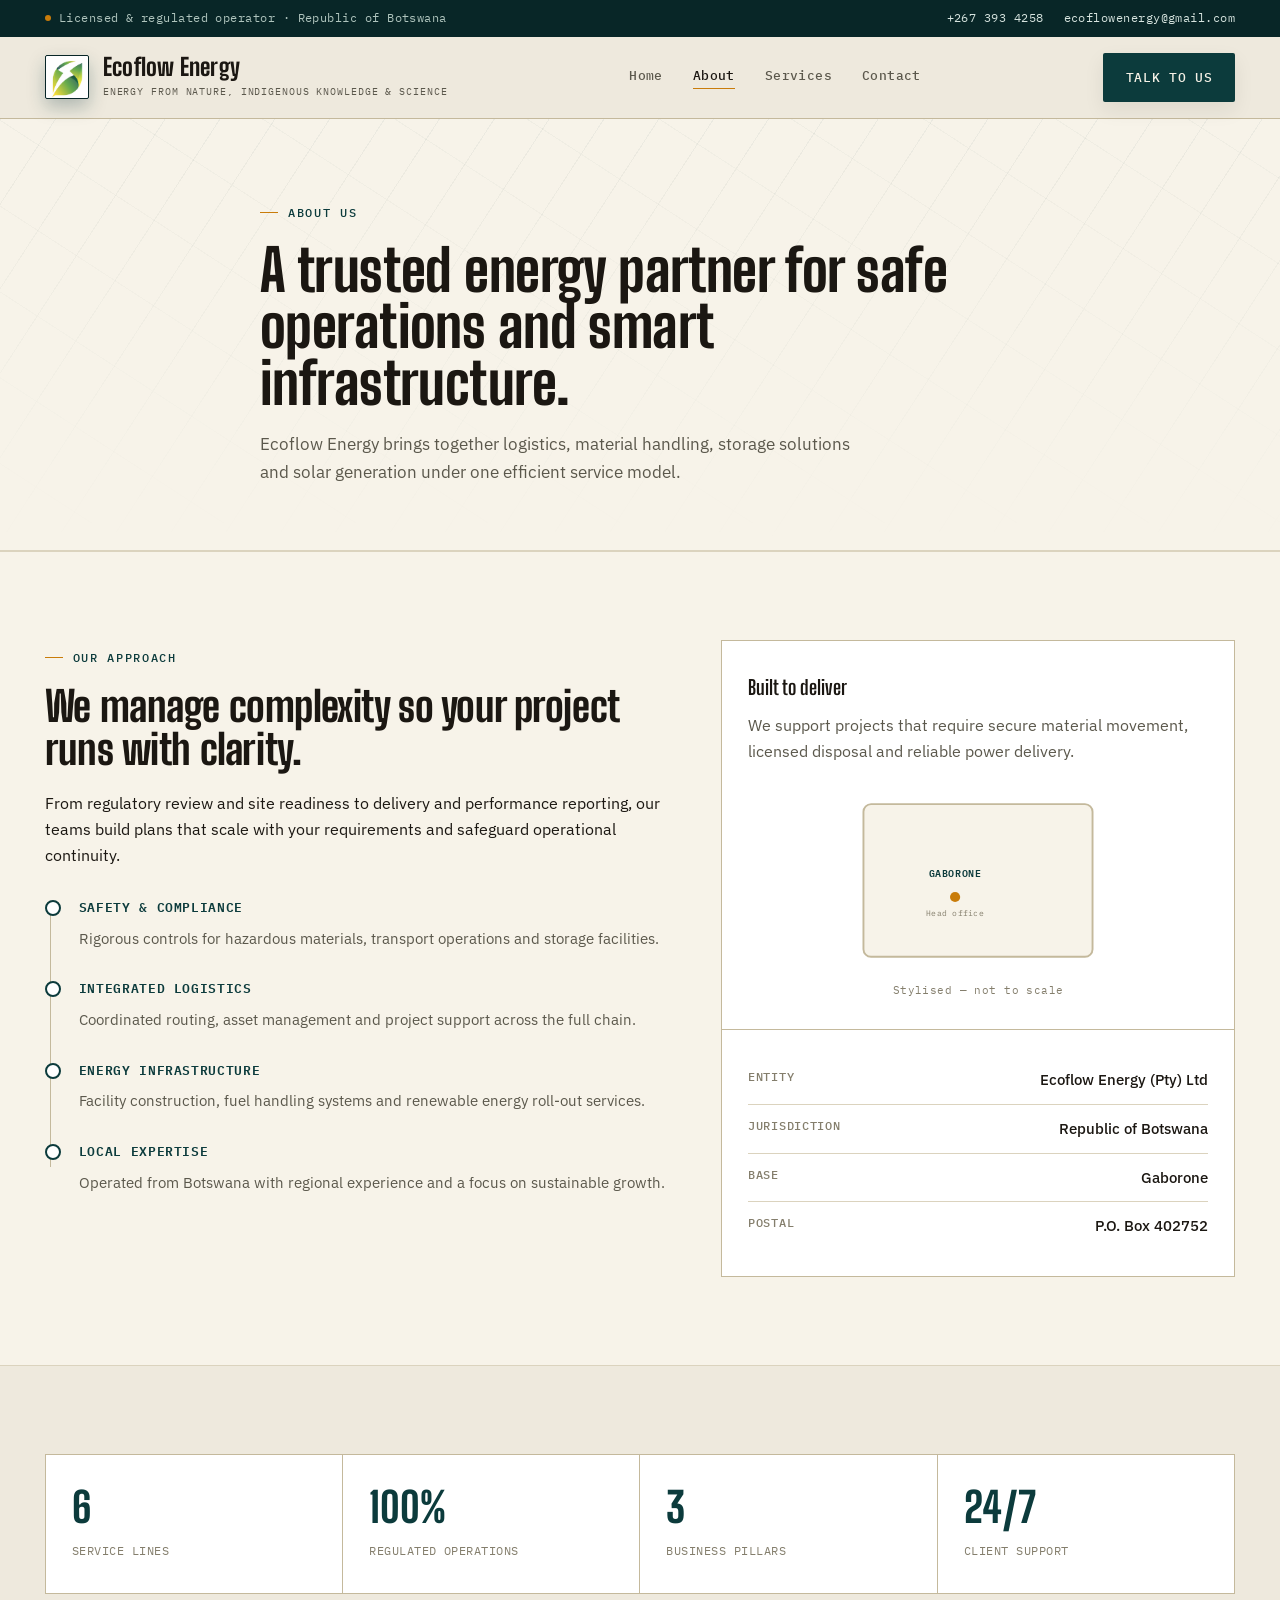
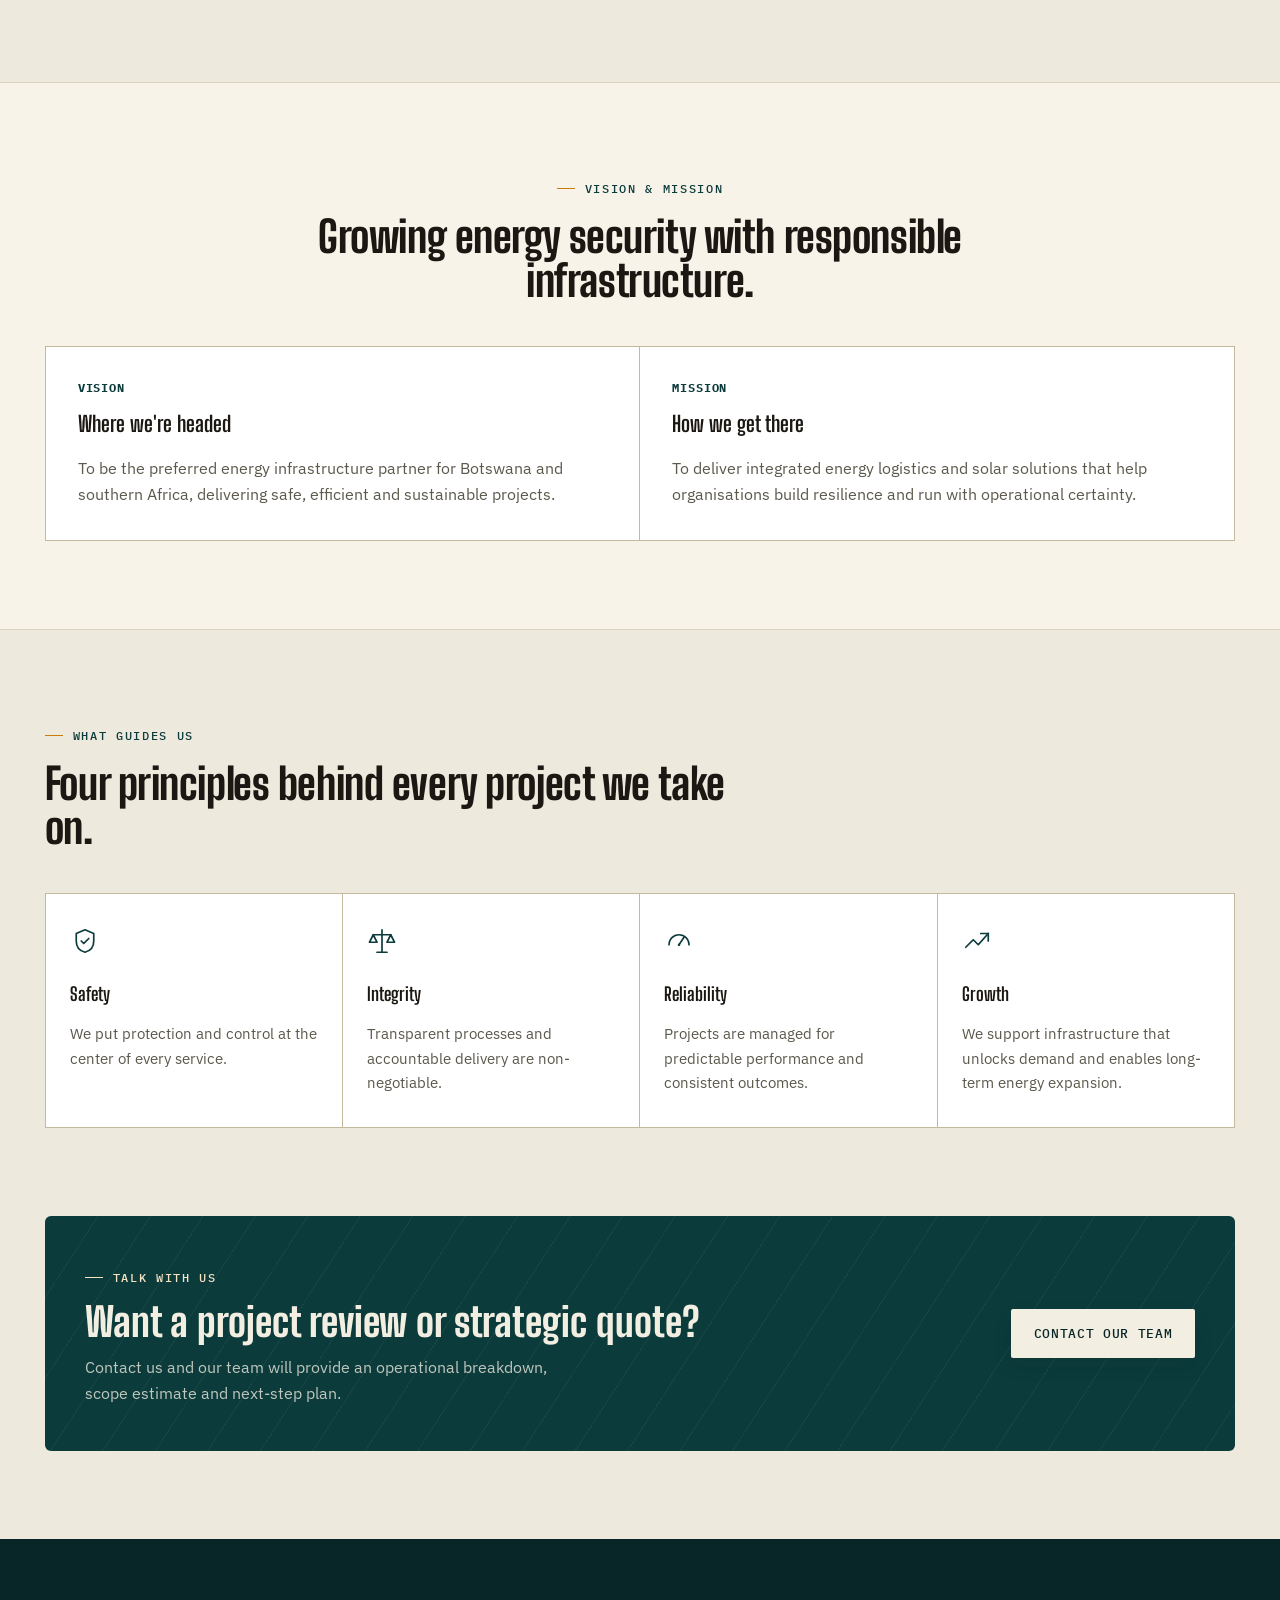
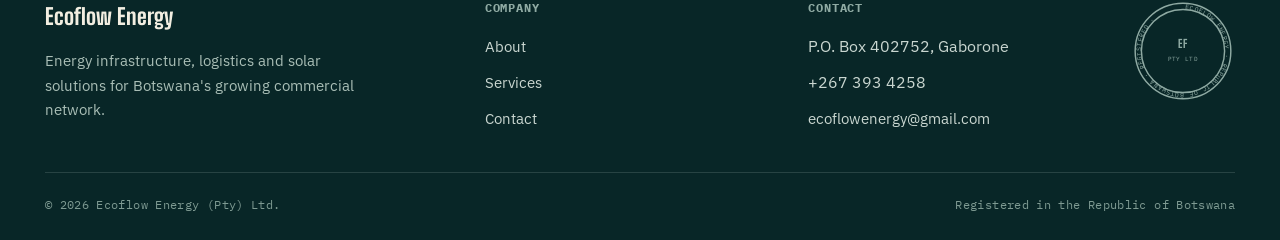
==== commit 94288637: "New development code" ====
--- a/about.html
+++ b/about.html
@@ -1,26 +1,62 @@
-﻿<!DOCTYPE html>
+<!DOCTYPE html>
 <html lang="en">
 <head>
 <meta charset="UTF-8">
 <meta name="viewport" content="width=device-width, initial-scale=1.0">
 <title>About Ecoflow Energy</title>
 <meta name="description" content="Ecoflow Energy is a Botswana energy company focused on logistics, storage infrastructure, compliant operations and renewable energy delivery.">
+<meta property="og:type" content="website">
+<meta property="og:site_name" content="Ecoflow Energy">
+<meta property="og:title" content="About Ecoflow Energy">
+<meta property="og:description" content="Ecoflow Energy is a Botswana energy company focused on logistics, storage infrastructure, compliant operations and renewable energy delivery.">
+<meta property="og:image" content="images/ecoflow-logo.jpg">
+<meta property="og:locale" content="en_BW">
+<meta name="twitter:card" content="summary">
+<meta name="twitter:title" content="About Ecoflow Energy">
+<meta name="twitter:description" content="Ecoflow Energy is a Botswana energy company focused on logistics, storage infrastructure, compliant operations and renewable energy delivery.">
+<!-- Once the site is live, add a matching <link rel="canonical"> and og:url here with the real domain. -->
 <link rel="stylesheet" href="styles.css">
+<link rel="icon" type="image/svg+xml" href="favicon.svg">
 </head>
 <body>
+<a class="skip-link" href="#main">Skip to main content</a>
+<svg style="display:none" aria-hidden="true">
+  <symbol id="i-haz" viewBox="0 0 24 24"><rect x="3" y="3" width="18" height="18" rx="2" transform="rotate(45 12 12)"/><path d="M12 8v5"/><circle cx="12" cy="16" r="0.7" fill="currentColor" stroke="none"/></symbol>
+  <symbol id="i-trn" viewBox="0 0 24 24"><rect x="2" y="9" width="13" height="7" rx="1"/><path d="M15 11h4l3 3v2h-7"/><circle cx="7" cy="18" r="1.6"/><circle cx="18" cy="18" r="1.6"/><line x1="2" y1="9" x2="2" y2="16"/></symbol>
+  <symbol id="i-sto" viewBox="0 0 24 24"><path d="M5 7c0-1.1 3.13-2 7-2s7 .9 7 2v10c0 1.1-3.13 2-7 2s-7-.9-7-2V7z"/><path d="M5 7c0 1.1 3.13 2 7 2s7-.9 7-2"/><line x1="5" y1="13" x2="19" y2="13"/></symbol>
+  <symbol id="i-ref" viewBox="0 0 24 24"><path d="M10 3h4"/><path d="M11 3v6l-5.5 9.5A2 2 0 0 0 7.2 21h9.6a2 2 0 0 0 1.7-2.5L13 9V3"/><line x1="8" y1="16" x2="16" y2="16"/></symbol>
+  <symbol id="i-fwd" viewBox="0 0 24 24"><rect x="3" y="5" width="18" height="14" rx="1"/><path d="M8 12h8"/><path d="M13 9l3 3-3 3"/></symbol>
+  <symbol id="i-sol" viewBox="0 0 24 24"><rect x="3" y="12" width="18" height="8" rx="1"/><line x1="9" y1="12" x2="9" y2="20"/><line x1="15" y1="12" x2="15" y2="20"/><line x1="3" y1="16" x2="21" y2="16"/><circle cx="12" cy="6" r="2.2"/><path d="M12 1.6v1.6M6.2 3.8l1.1 1.1M17.8 3.8l-1.1 1.1"/></symbol>
+  <symbol id="i-shield" viewBox="0 0 24 24"><path d="M12 3l7 3v6c0 5-3 8-7 9-4-1-7-4-7-9V6l7-3z"/><path d="M9 12l2 2 4-4"/></symbol>
+  <symbol id="i-scale" viewBox="0 0 24 24"><line x1="12" y1="3" x2="12" y2="21"/><line x1="5" y1="7" x2="19" y2="7"/><path d="M5 7l-3 6h6l-3-6z"/><path d="M19 7l-3 6h6l-3-6z"/><line x1="8" y1="21" x2="16" y2="21"/></symbol>
+  <symbol id="i-gauge" viewBox="0 0 24 24"><path d="M4 15a8 8 0 1 1 16 0"/><line x1="12" y1="15" x2="16" y2="9"/><circle cx="12" cy="15" r="1" fill="currentColor" stroke="none"/></symbol>
+  <symbol id="i-growth" viewBox="0 0 24 24"><polyline points="3,17 9,11 13,15 21,6"/><polyline points="15,6 21,6 21,12"/></symbol>
+  <symbol id="i-pin" viewBox="0 0 24 24"><path d="M12 21s-7-6.2-7-11a7 7 0 1 1 14 0c0 4.8-7 11-7 11z"/><circle cx="12" cy="10" r="2.3"/></symbol>
+  <symbol id="i-phone" viewBox="0 0 24 24"><path d="M5 4h4l1.5 4.5-2 1.6a12 12 0 0 0 5.4 5.4l1.6-2L20 15v4a1 1 0 0 1-1.1 1A16 16 0 0 1 4 5.1 1 1 0 0 1 5 4z"/></symbol>
+  <symbol id="i-mail" viewBox="0 0 24 24"><rect x="3" y="5" width="18" height="14" rx="1.5"/><path d="M3.5 6.5L12 13l8.5-6.5"/></symbol>
+  <symbol id="i-bank" viewBox="0 0 24 24"><path d="M4 10 L12 3 L20 10"/><path d="M4 10h16"/><path d="M6 10v9M10 10v9M14 10v9M18 10v9"/><path d="M4 21h16"/></symbol>
+  <symbol id="i-factory" viewBox="0 0 24 24"><path d="M3 21V10l4.5 3.2V10l4.5 3.2V10l5 3.5V21z"/><path d="M3 21h17.5"/><path d="M17 8.5V6"/></symbol>
+  <symbol id="i-briefcase" viewBox="0 0 24 24"><rect x="3" y="8" width="18" height="12" rx="1.5"/><path d="M8 8V6a2 2 0 0 1 2-2h4a2 2 0 0 1 2 2v2"/><line x1="3" y1="13" x2="21" y2="13"/></symbol>
+  <symbol id="i-pylon" viewBox="0 0 24 24"><path d="M12 2 L6 22 M12 2 L18 22"/><path d="M8.1 9.2h7.8M7.1 14.4h9.8"/><path d="M4 22h16"/></symbol>
+</svg>
+<div class="utility-bar">
+  <div class="wrap utility-row">
+    <span class="status-dot">Licensed &amp; regulated operator &middot; Republic of Botswana</span>
+    <span class="utility-contacts">
+      <a href="tel:+2673934258">+267 393 4258</a>
+      <a href="mailto:ecoflowenergy@gmail.com">ecoflowenergy@gmail.com</a>
+    </span>
+  </div>
+</div>
 <header class="site-header">
   <div class="wrap nav-bar">
     <a href="index.html" class="brand">
       <span class="mark" aria-hidden="true">
-        <svg viewBox="0 0 64 64" fill="none" xmlns="http://www.w3.org/2000/svg">
-          <path d="M32 8L48 24V40L32 56L16 40V24L32 8Z" fill="#ffffff" fill-opacity="0.95"/>
-          <path d="M24 34L32 20L40 34H24Z" fill="#1f6b3c"/>
-          <path d="M28 34H36V42H28V34Z" fill="#0d2f1d"/>
-        </svg>
+        <img src="images/ecoflow-logo.jpg" alt="Ecoflow Energy logo" style="width:100%;height:100%;object-fit:cover;display:block;">
       </span>
       <span>
         <strong>Ecoflow Energy</strong>
-        <small>Energy. Logistics. Resilience.</small>
+        <small>Energy from nature, indigenous knowledge &amp; science</small>
       </span>
     </a>
     <nav class="links">
@@ -41,7 +77,7 @@
     <a href="contact.html">Contact</a>
   </div>
 </header>
-<main>
+<main id="main">
   <section class="page-hero">
     <div class="wrap">
       <span class="tag">About us</span>
@@ -52,14 +88,13 @@
 
   <section class="section section-alt">
     <div class="wrap feature-grid">
-      <div class="feature-copy">
-        <img src="images/pdf-extract/page_1.png" alt="PDF page showing Ecoflow Energy company details" style="width:100%;max-width:520px;border-radius:24px;margin-bottom:24px;border:1px solid var(--border);">
+      <div class="feature-copy reveal">
         <span class="tag">Our approach</span>
         <h2>We manage complexity so your project runs with clarity.</h2>
-        <p>From regulatory review and site readiness to delivery and performance reporting, our teams build plans that scale with your requirements.</p>
+        <p>From regulatory review and site readiness to delivery and performance reporting, our teams build plans that scale with your requirements and safeguard operational continuity.</p>
         <div class="feature-list">
           <div>
-            <strong>Safety & compliance</strong>
+            <strong>Safety &amp; compliance</strong>
             <p>Rigorous controls for hazardous materials, transport operations and storage facilities.</p>
           </div>
           <div>
@@ -76,10 +111,17 @@
           </div>
         </div>
       </div>
-      <div class="feature-visual visual-panel">
+      <div class="feature-visual visual-panel reveal">
         <div class="panel-item">
           <h3>Built to deliver</h3>
           <p>We support projects that require secure material movement, licensed disposal and reliable power delivery.</p>
+          <svg class="coverage-map" viewBox="0 0 220 150" aria-hidden="true">
+            <rect x="20" y="15" width="180" height="120" rx="6"></rect>
+            <circle cx="92" cy="88" r="4"></circle>
+            <text x="92" y="72" text-anchor="middle">GABORONE</text>
+            <text x="92" y="103" text-anchor="middle" class="sub">Head office</text>
+          </svg>
+          <span class="map-caption">Stylised — not to scale</span>
         </div>
         <div class="panel-list">
           <div><strong>Entity</strong><span>Ecoflow Energy (Pty) Ltd</span></div>
@@ -93,19 +135,19 @@
 
   <section class="section">
     <div class="wrap stats-grid">
-      <div class="stat-card">
+      <div class="stat-card reveal">
         <span>6</span>
         <p>Service lines</p>
       </div>
-      <div class="stat-card">
+      <div class="stat-card reveal">
         <span>100%</span>
         <p>Regulated operations</p>
       </div>
-      <div class="stat-card">
+      <div class="stat-card reveal">
         <span>3</span>
         <p>Business pillars</p>
       </div>
-      <div class="stat-card">
+      <div class="stat-card reveal">
         <span>24/7</span>
         <p>Client support</p>
       </div>
@@ -114,17 +156,19 @@
 
   <section class="section section-alt">
     <div class="wrap">
-      <div class="section-head">
-        <span class="tag">Vision & mission</span>
+      <div class="section-head center reveal">
+        <span class="tag">Vision &amp; mission</span>
         <h2>Growing energy security with responsible infrastructure.</h2>
       </div>
       <div class="grid-2">
         <article class="info-card">
-          <h3>Vision</h3>
+          <strong>Vision</strong>
+          <h3>Where we're headed</h3>
           <p>To be the preferred energy infrastructure partner for Botswana and southern Africa, delivering safe, efficient and sustainable projects.</p>
         </article>
         <article class="info-card">
-          <h3>Mission</h3>
+          <strong>Mission</strong>
+          <h3>How we get there</h3>
           <p>To deliver integrated energy logistics and solar solutions that help organisations build resilience and run with operational certainty.</p>
         </article>
       </div>
@@ -132,28 +176,38 @@
   </section>
 
   <section class="section">
-    <div class="wrap values-panel">
-      <div class="value-card">
-        <h3>Safety</h3>
-        <p>We put protection and control at the center of every service.</p>
-      </div>
-      <div class="value-card">
-        <h3>Integrity</h3>
-        <p>Transparent processes and accountable delivery are non-negotiable.</p>
-      </div>
-      <div class="value-card">
-        <h3>Reliability</h3>
-        <p>Projects are managed for predictable performance and consistent outcomes.</p>
-      </div>
-      <div class="value-card">
-        <h3>Growth</h3>
-        <p>We support infrastructure that unlocks demand and enables long-term energy expansion.</p>
+    <div class="wrap">
+      <div class="section-head reveal">
+        <span class="tag">What guides us</span>
+        <h2>Four principles behind every project we take on.</h2>
+      </div>
+      <div class="values-panel">
+        <div class="value-card reveal">
+          <svg class="icon icon-lg"><use href="#i-shield"/></svg>
+          <h3>Safety</h3>
+          <p>We put protection and control at the center of every service.</p>
+        </div>
+        <div class="value-card reveal">
+          <svg class="icon icon-lg"><use href="#i-scale"/></svg>
+          <h3>Integrity</h3>
+          <p>Transparent processes and accountable delivery are non-negotiable.</p>
+        </div>
+        <div class="value-card reveal">
+          <svg class="icon icon-lg"><use href="#i-gauge"/></svg>
+          <h3>Reliability</h3>
+          <p>Projects are managed for predictable performance and consistent outcomes.</p>
+        </div>
+        <div class="value-card reveal">
+          <svg class="icon icon-lg"><use href="#i-growth"/></svg>
+          <h3>Growth</h3>
+          <p>We support infrastructure that unlocks demand and enables long-term energy expansion.</p>
+        </div>
       </div>
     </div>
   </section>
 
   <section class="section cta-panel">
-    <div class="wrap cta-copy">
+    <div class="wrap cta-copy reveal">
       <div>
         <span class="tag">Talk with us</span>
         <h2>Want a project review or strategic quote?</h2>
@@ -185,6 +239,14 @@
         <li><a href="mailto:ecoflowenergy@gmail.com">ecoflowenergy@gmail.com</a></li>
       </ul>
     </div>
+    <svg class="footer-seal seal" viewBox="0 0 100 100" aria-hidden="true">
+      <circle class="ring" cx="50" cy="50" r="46"></circle>
+      <circle class="ring" cx="50" cy="50" r="40"></circle>
+      <path id="sealtext2" d="M 50 10 A 40 40 0 1 1 49.9 10" fill="none"></path>
+      <text font-size="6.2"><textPath href="#sealtext2" startOffset="2">ECOFLOW ENERGY &middot; REPUBLIC OF BOTSWANA &middot; REGISTERED &middot; </textPath></text>
+      <text class="center-mark" x="50" y="47" text-anchor="middle" font-size="11">EF</text>
+      <text x="50" y="60" text-anchor="middle" font-size="5.4" font-family="IBM Plex Mono, monospace">PTY LTD</text>
+    </svg>
   </div>
   <div class="wrap footer-bottom">
     <span>© 2026 Ecoflow Energy (Pty) Ltd.</span>
--- a/styles.css
+++ b/styles.css
@@ -1,121 +1,480 @@
-﻿:root{
-  --bg:#f2f4ef;
-  --surface:#ffffff;
-  --surface-soft:#f6f8f3;
-  --primary:#14261c;
-  --secondary:#56695d;
-  --accent:#1f6a3f;
-  --accent-dark:#0f2417;
-  --accent-soft:#e5f0e9;
-  --muted:#6d7b70;
-  --border:#dce5dc;
-  --shadow:0 10px 28px rgba(11,36,24,0.08);
-  --radius:22px;
-  --max-width:1200px;
+/* =========================================================
+   ECOFLOW ENERGY — Brand system
+   A regulated energy & logistics operator, styled like a
+   working manifest: stamps, spec-sheet codes, route lines.
+   ========================================================= */
+
+@import url('https://fonts.googleapis.com/css2?family=Big+Shoulders+Display:wght@600;700;800;900&family=IBM+Plex+Sans:wght@400;500;600;700&family=IBM+Plex+Mono:wght@400;500;600&display=swap');
+
+:root{
+  --ink:#1B1712;
+  --paper:#EEE9DD;
+  --panel:#FFFFFF;
+  --panel-2:#F7F3E9;
+  --petrol:#0C3B3C;
+  --petrol-deep:#082627;
+  --petrol-soft:#E1EAE7;
+  --amber:#C97C0A;
+  --amber-deep:#93590A;
+  --amber-soft:#F5E3C2;
+  --sand:#CBB48C;
+  --steel:#5B584C;
+  --muted:#847E6C;
+  --line:#DBD3BE;
+  --line-strong:#C4B99C;
+  --shadow:0 18px 40px rgba(27,23,18,0.10);
+  --shadow-sm:0 8px 20px rgba(27,23,18,0.08);
+  --radius:4px;
+  --radius-lg:6px;
+  --max-width:1220px;
+  --font-display:'Big Shoulders Display', sans-serif;
+  --font-body:'IBM Plex Sans', Arial, sans-serif;
+  --font-mono:'IBM Plex Mono', monospace;
 }
 *{margin:0;padding:0;box-sizing:border-box;}
 html{scroll-behavior:smooth;}
-body{font-family:Inter, "Segoe UI", Arial, sans-serif;background:linear-gradient(180deg,#f5f6f2 0%,#eef3eb 100%);color:var(--primary);line-height:1.6;letter-spacing:-0.01em;}
+body{
+  font-family:var(--font-body);
+  background:var(--paper);
+  color:var(--ink);
+  line-height:1.62;
+  font-size:16px;
+}
 a{text-decoration:none;color:inherit;}
 button,input,select,textarea{font:inherit;}
-.wrap{width:min(94%,var(--max-width));margin:0 auto;}
-.site-header{position:sticky;top:0;z-index:1000;background:rgba(255,255,255,0.97);backdrop-filter:blur(14px);border-bottom:1px solid rgba(20,38,28,0.08);}
-.site-header.scrolled{box-shadow:0 10px 24px rgba(11,36,24,0.06);}
-.nav-bar{display:flex;align-items:center;justify-content:space-between;gap:16px;padding:18px 0;}
+ul{list-style:none;}
+img{max-width:100%;display:block;}
+
+.wrap{width:min(93%,var(--max-width));margin:0 auto;}
+
+.reveal{opacity:0;transform:translateY(18px);transition:opacity .6s cubic-bezier(.2,.6,.3,1), transform .6s cubic-bezier(.2,.6,.3,1);}
+.reveal.visible{opacity:1;transform:none;}
+
+/* ---------- Mono eyebrow / tag ---------- */
+.tag{
+  display:inline-flex;align-items:center;gap:10px;
+  font-family:var(--font-mono);font-size:.74rem;font-weight:500;
+  letter-spacing:.14em;text-transform:uppercase;color:var(--petrol);
+  padding-bottom:2px;
+}
+.tag::before{content:"";width:18px;height:1px;background:var(--amber);display:inline-block;}
+
+/* ---------- Icon system ---------- */
+.icon{width:22px;height:22px;flex:none;stroke:currentColor;stroke-width:1.5;fill:none;stroke-linecap:round;stroke-linejoin:round;}
+.icon-lg{width:30px;height:30px;stroke-width:1.35;}
+
+/* ---------- Utility bar ---------- */
+.utility-bar{background:var(--petrol-deep);color:#AFC4BD;}
+.utility-row{
+  display:flex;align-items:center;justify-content:space-between;gap:16px;
+  padding:9px 0;font-family:var(--font-mono);font-size:.72rem;letter-spacing:.04em;
+}
+.utility-row .status-dot{display:inline-flex;align-items:center;gap:8px;}
+.utility-row .status-dot::before{content:"";width:6px;height:6px;border-radius:50%;background:var(--amber);}
+.utility-contacts{display:flex;gap:20px;}
+.utility-contacts a{color:#D7E4DF;}
+.utility-contacts a:hover{color:#fff;}
+
+/* ---------- Header ---------- */
+.site-header{
+  position:sticky;top:0;z-index:1000;
+  background:rgba(238,233,221,0.94);
+  backdrop-filter:blur(10px);
+  border-bottom:1px solid var(--line-strong);
+}
+.site-header.scrolled{box-shadow:0 6px 18px rgba(27,23,18,0.06);}
+.nav-bar{display:flex;align-items:center;justify-content:space-between;gap:16px;padding:16px 0;}
 .brand{display:flex;align-items:center;gap:14px;}
-.brand strong{font-size:1.04rem;letter-spacing:.04em;font-weight:800;}
-.brand small{display:block;font-size:.78rem;color:var(--muted);margin-top:2px;}
-.mark{width:46px;height:46px;border-radius:14px;background:linear-gradient(135deg,var(--accent),#3b864f);box-shadow:0 12px 24px rgba(31,106,63,0.16);display:grid;place-items:center;overflow:hidden;}
-.mark svg{width:28px;height:28px;display:block;}
-.links{display:flex;gap:28px;align-items:center;}
-.links a{color:var(--secondary);font-weight:600;transition:color .2s ease;}
-.links a:hover,.links a.active{color:var(--accent);}
-.nav-actions{display:flex;align-items:center;gap:12px;}
-.btn{display:inline-flex;align-items:center;justify-content:center;border-radius:14px;padding:14px 22px;font-weight:700;transition:transform .2s ease,box-shadow .2s ease;}
+.brand strong{
+  font-family:var(--font-display);font-weight:800;
+  font-size:1.5rem;letter-spacing:.01em;line-height:1;
+  display:block;
+}
+.brand small{
+  display:block;font-family:var(--font-mono);font-size:.62rem;
+  color:var(--steel);letter-spacing:.09em;margin-top:5px;text-transform:uppercase;
+}
+.mark{
+  width:44px;height:44px;border-radius:2px;
+  background:var(--petrol);
+  box-shadow:0 8px 18px rgba(12,59,60,0.28);
+  display:grid;place-items:center;overflow:hidden;
+  border:1px solid var(--petrol-deep);
+}
+.links{display:flex;gap:30px;align-items:center;}
+.links a{
+  font-family:var(--font-mono);font-size:.82rem;font-weight:500;
+  letter-spacing:.03em;color:var(--steel);position:relative;padding-bottom:3px;
+  transition:color .2s ease;
+}
+.links a::after{
+  content:"";position:absolute;left:0;bottom:0;width:0;height:1px;background:var(--amber);
+  transition:width .2s ease;
+}
+.links a:hover,.links a.active{color:var(--ink);}
+.links a:hover::after,.links a.active::after{width:100%;}
+.nav-actions{display:flex;align-items:center;gap:14px;}
+
+.btn{
+  display:inline-flex;align-items:center;justify-content:center;gap:8px;
+  border-radius:2px;padding:13px 22px;
+  font-family:var(--font-mono);font-weight:500;font-size:.82rem;
+  letter-spacing:.05em;text-transform:uppercase;
+  transition:transform .18s ease, box-shadow .18s ease, background .18s ease;
+  border:1px solid transparent;
+}
 .btn:hover{transform:translateY(-1px);}
-.btn-primary{background:linear-gradient(135deg,var(--accent),#2a7243);color:#fff;box-shadow:0 12px 24px rgba(31,106,63,0.16);}
-.btn-secondary{background:#f7fbf6;color:var(--primary);border:1px solid var(--border);}
-.hero,.page-hero{padding:92px 0 68px;}
-.hero{background:linear-gradient(135deg,#f8fcf8 0%,#eef6ee 100%);color:var(--primary);position:relative;overflow:hidden;}
-.hero::before{content:"";position:absolute;inset:0;background:linear-gradient(90deg,transparent 0%,rgba(31,106,63,0.06) 50%,transparent 100%);pointer-events:none;}
-.page-hero{background:linear-gradient(135deg,var(--surface-soft),#e7f1e8);}
-.hero-grid,.feature-grid,.contact-grid,.stats-grid,.service-grid,.footer-grid,.grid-2{display:grid;gap:28px;}
-.hero-grid{grid-template-columns:1.08fr .92fr;align-items:center;position:relative;z-index:1;}
-.hero-copy h1,.page-hero h1{font-size:clamp(2.4rem,5vw,3.8rem);line-height:1.04;max-width:690px;}
-.hero .eyebrow,.page-hero .tag{display:inline-flex;align-items:center;gap:10px;padding:10px 16px;border-radius:999px;background:var(--accent-soft);color:var(--accent);border:1px solid rgba(31,106,63,0.12);font-size:.82rem;font-weight:700;letter-spacing:.02em;}
-.hero-copy p,.page-hero p,.section-head p,.service-detail p,.info-card p{color:var(--secondary);font-size:1rem;max-width:710px;margin-top:22px;}
-.hero-copy p{color:var(--secondary);} 
-.hero-actions{display:flex;flex-wrap:wrap;gap:16px;margin-top:28px;}
-.hero-stats{display:grid;grid-template-columns:repeat(3,minmax(0,1fr));gap:16px;margin-top:36px;}
-.hero-stats div{background:var(--surface);border:1px solid var(--border);border-left:3px solid var(--accent);border-radius:18px;padding:18px;box-shadow:var(--shadow);}
-.hero-stats strong{display:block;font-size:1.6rem;color:var(--primary);}
-.hero-stats span{display:block;color:var(--secondary);font-size:.95rem;margin-top:4px;}
-.hero-visual .visual-card{background:var(--surface);padding:32px;border-radius:28px;box-shadow:var(--shadow);border:1px solid rgba(20,38,28,0.08);border-left:4px solid var(--accent);}
-.visual-tag{display:inline-flex;padding:10px 14px;border-radius:999px;background:var(--accent-soft);color:var(--accent);font-weight:700;margin-bottom:20px;}
-.visual-grid{display:grid;grid-template-columns:1fr 1fr;gap:16px;}
-.visual-item{padding:18px;background:linear-gradient(135deg,#f8fcf8,#f1f7ef);border-radius:18px;color:var(--secondary);font-weight:600;border:1px solid var(--border);}
-.section{padding:72px 0;}
-.section-alt{background:#fcfdfb;}
-.section-head{text-align:center;max-width:820px;margin:0 auto 44px;}
-.section-head h2{font-size:clamp(1.9rem,3vw,2.45rem);margin:16px 0 10px;color:var(--primary);} 
-.tag{display:inline-flex;align-items:center;gap:8px;padding:10px 16px;border-radius:999px;background:var(--accent-soft);color:var(--accent);font-weight:700;font-size:.83rem;letter-spacing:.02em;}
-.service-grid{grid-template-columns:repeat(3,minmax(0,1fr));}
-.service-card{padding:28px;background:linear-gradient(180deg,#fff 0%,#fbfdf9 100%);border:1px solid var(--border);border-radius:24px;box-shadow:var(--shadow);border-top:3px solid var(--accent);}
-.service-card h3{font-size:1.16rem;margin-bottom:14px;color:var(--primary);}
-.service-card p{color:var(--secondary);line-height:1.8;}
-.feature-grid{grid-template-columns:1.15fr .85fr;align-items:start;}
-.feature-copy h2{font-size:clamp(1.9rem,4vw,2.6rem);margin:18px 0;color:var(--primary);} 
-.feature-list{display:grid;gap:16px;margin-top:28px;}
-.feature-list div{padding:22px;background:var(--surface);border:1px solid var(--border);border-radius:22px;box-shadow:var(--shadow);}
-.feature-list strong{display:block;margin-bottom:10px;font-size:1rem;color:var(--primary);} 
-.visual-panel{display:grid;gap:18px;}
-.visual-panel .panel-item{padding:28px;background:var(--surface);border-radius:24px;box-shadow:var(--shadow);border:1px solid var(--border);}
-.panel-list{display:grid;gap:12px;padding:22px;background:var(--surface-soft);border-radius:22px;border:1px solid var(--border);}
-.panel-list div{display:flex;justify-content:space-between;gap:12px;color:var(--secondary);font-size:.97rem;}
-.panel-list strong{font-weight:700;color:var(--primary);} 
-.stats-grid{grid-template-columns:repeat(4,minmax(0,1fr));}
-.stat-card{padding:28px;background:var(--surface);border-radius:22px;box-shadow:var(--shadow);text-align:center;border:1px solid var(--border);}
-.stat-card span{display:block;font-size:2.5rem;font-weight:800;color:var(--accent);} 
-.stat-card p{margin-top:12px;color:var(--secondary);} 
-.cta-panel{padding:64px 0;}
-.cta-copy{display:flex;align-items:center;justify-content:space-between;gap:24px;padding:36px;background:linear-gradient(135deg,var(--accent-dark),#1d5134);border-radius:26px;color:#fff;box-shadow:var(--shadow);} 
-.cta-copy h2{font-size:clamp(1.9rem,3vw,2.5rem);margin:12px 0;max-width:780px;}
-.cta-copy p{max-width:560px;color:rgba(255,255,255,0.86);} 
-.page-hero .wrap{max-width:840px;}
-.page-hero h1{font-size:clamp(2.2rem,5vw,3.2rem);margin-top:16px;line-height:1.05;color:var(--primary);} 
-.grid-2{grid-template-columns:repeat(2,minmax(0,1fr));}
-.info-card,.value-card,.service-detail,.contact-panel,.form-panel{background:var(--surface);border:1px solid var(--border);border-radius:24px;box-shadow:var(--shadow);padding:30px;}
-.info-card strong{display:block;font-size:.96rem;color:var(--accent);margin-bottom:10px;}
-.value-card{padding:30px;text-align:center;}
-.value-card h3{font-size:1.12rem;margin-bottom:14px;color:var(--primary);} 
-.value-card p{color:var(--secondary);} 
-.service-list{display:grid;gap:22px;}
-.service-detail{padding:28px;}
-.service-heading{display:flex;align-items:center;gap:18px;margin-bottom:18px;}
-.service-heading span{display:inline-flex;width:48px;height:48px;align-items:center;justify-content:center;border-radius:16px;background:var(--accent-soft);color:var(--accent);font-weight:800;font-size:.95rem;}
-.service-heading h2{font-size:1.36rem;color:var(--primary);} 
-.service-detail ul{margin-top:18px;display:grid;gap:10px;padding-left:18px;color:var(--secondary);} 
-.service-detail li{position:relative;padding-left:12px;}
-.service-detail li:before{content:'•';position:absolute;left:0;color:var(--accent);} 
-.contact-grid{grid-template-columns:1fr 1fr;}
-.contact-panel .box,.form-panel .box{margin-bottom:24px;}
-.contact-panel .box h2,.form-panel .box h2{font-size:1.7rem;color:var(--primary);} 
-.contact-panel .info-card{margin-bottom:16px;}
-.map-frame iframe{width:100%;min-height:280px;border:none;border-radius:20px;}
-.form-row{display:flex;flex-direction:column;gap:8px;margin-bottom:16px;}
-input,select,textarea{width:100%;padding:15px;border-radius:16px;border:1px solid var(--border);background:#fff;}
-input:focus,select:focus,textarea:focus{outline:none;border-color:var(--accent);box-shadow:0 0 0 3px rgba(31,106,63,0.12);} 
-textarea{min-height:160px;resize:vertical;}
-.form-msg{margin-top:16px;padding:14px;border-radius:16px;display:none;}
+.btn-primary{background:var(--petrol);color:#F5F1E6;box-shadow:var(--shadow-sm);}
+.btn-primary:hover{background:var(--petrol-deep);}
+.btn-secondary{background:transparent;color:var(--ink);border-color:var(--line-strong);}
+.btn-secondary:hover{border-color:var(--ink);}
+.btn-lg{padding:15px 26px;width:100%;}
+
+.nav-toggle{display:none;flex-direction:column;gap:5px;background:none;border:none;cursor:pointer;padding:6px;}
+.nav-toggle span{display:block;width:22px;height:2px;background:var(--ink);}
+.mobile-menu{display:none;flex-direction:column;gap:0;}
+.mobile-menu a{
+  font-family:var(--font-mono);font-size:.9rem;padding:16px 0;
+  border-bottom:1px solid var(--line);color:var(--steel);
+}
+.mobile-menu.open{display:flex;}
+
+/* ---------- Hero ---------- */
+.hero,.page-hero{padding:76px 0 64px;position:relative;overflow:hidden;}
+.hero{background:var(--paper);border-bottom:1px solid var(--line);}
+.page-hero{background:var(--panel-2);border-bottom:1px solid var(--line);}
+.hero::before,.page-hero::before{
+  content:"";position:absolute;inset:0;pointer-events:none;z-index:0;
+  background-image:
+    repeating-linear-gradient(123deg, rgba(12,59,60,0.055) 0px, rgba(12,59,60,0.055) 1px, transparent 1px, transparent 46px),
+    repeating-linear-gradient(33deg, rgba(12,59,60,0.035) 0px, rgba(12,59,60,0.035) 1px, transparent 1px, transparent 72px);
+  -webkit-mask-image:linear-gradient(180deg, rgba(0,0,0,.9), rgba(0,0,0,0));
+  mask-image:linear-gradient(180deg, rgba(0,0,0,.9), rgba(0,0,0,0));
+}
+.hero .wrap,.page-hero .wrap{position:relative;z-index:1;}
+.page-hero .wrap{max-width:760px;}
+.page-hero h1{
+  font-family:var(--font-display);font-weight:800;
+  font-size:clamp(2.4rem,5.2vw,3.6rem);line-height:.98;margin-top:18px;
+  letter-spacing:-.01em;
+}
+.page-hero p{color:var(--steel);font-size:1.05rem;max-width:620px;margin-top:20px;}
+
+.hero-grid{display:grid;grid-template-columns:1.05fr .95fr;gap:40px;align-items:center;}
+.hero-copy .eyebrow{
+  font-family:var(--font-mono);font-size:.76rem;letter-spacing:.14em;text-transform:uppercase;
+  color:var(--petrol);display:inline-flex;align-items:center;gap:10px;
+}
+.hero-copy .eyebrow::before{content:"";width:18px;height:1px;background:var(--amber);}
+.hero-copy h1{
+  font-family:var(--font-display);font-weight:800;
+  font-size:clamp(2.6rem,5.4vw,4.1rem);line-height:.97;
+  margin-top:18px;max-width:660px;letter-spacing:-.01em;
+}
+.hero-copy p{color:var(--steel);font-size:1.05rem;max-width:560px;margin-top:22px;}
+.hero-actions{display:flex;flex-wrap:wrap;gap:14px;margin-top:32px;}
+
+.hero-stats{display:grid;grid-template-columns:repeat(3,minmax(0,1fr));gap:0;margin-top:44px;border-top:1px solid var(--line-strong);}
+.hero-stats div{padding:18px 18px 0;border-right:1px solid var(--line-strong);}
+.hero-stats div:last-child{border-right:none;}
+.hero-stats strong{font-family:var(--font-display);font-weight:800;font-size:2.1rem;display:block;color:var(--petrol);}
+.hero-stats span{display:block;font-family:var(--font-mono);color:var(--muted);font-size:.72rem;margin-top:6px;letter-spacing:.03em;text-transform:uppercase;}
+
+/* ---- Manifest / dossier card (signature element) ---- */
+.manifest-card{
+  background:var(--panel);
+  border:1px solid var(--line-strong);
+  border-radius:var(--radius);
+  padding:0;
+  box-shadow:var(--shadow);
+  position:relative;
+}
+.manifest-head{
+  display:flex;align-items:center;justify-content:space-between;
+  padding:16px 22px;border-bottom:1px dashed var(--line-strong);
+  font-family:var(--font-mono);font-size:.68rem;letter-spacing:.1em;text-transform:uppercase;color:var(--muted);
+}
+.manifest-head b{color:var(--petrol);font-weight:600;}
+.manifest-body{padding:26px 22px;}
+.manifest-body .route{margin-bottom:22px;}
+.manifest-fields{display:grid;gap:0;border-top:1px solid var(--line);}
+.manifest-fields div{
+  display:flex;justify-content:space-between;gap:14px;padding:13px 0;
+  border-bottom:1px solid var(--line);font-size:.92rem;
+}
+.manifest-fields dt,.manifest-fields strong{
+  font-family:var(--font-mono);font-size:.72rem;letter-spacing:.06em;text-transform:uppercase;color:var(--muted);font-weight:500;
+}
+.manifest-fields span{color:var(--ink);font-weight:500;text-align:right;}
+.manifest-status{
+  display:inline-flex;align-items:center;gap:8px;margin-top:20px;
+  font-family:var(--font-mono);font-size:.72rem;letter-spacing:.08em;text-transform:uppercase;color:var(--petrol);
+}
+.manifest-status::before{content:"";width:7px;height:7px;border-radius:50%;background:var(--amber);box-shadow:0 0 0 3px var(--amber-soft);}
+
+/* Route/process line diagram (hazmat -> transport -> storage -> refine -> forward -> solar) */
+.route-line{width:100%;height:auto;display:block;}
+.route-line .path{
+  fill:none;stroke:var(--petrol);stroke-width:1.5;
+  stroke-dasharray:1000;stroke-dashoffset:1000;
+}
+.route-line.drawn .path{
+  stroke-dashoffset:0;
+  transition:stroke-dashoffset 1.7s cubic-bezier(.3,.6,.3,1);
+}
+.route-line circle{fill:var(--panel);stroke:var(--petrol);stroke-width:2;opacity:0;transform:scale(.4);transform-origin:center;transition:opacity .3s ease, transform .3s ease;transition-delay:.9s;}
+.route-line.drawn circle{opacity:1;transform:scale(1);}
+.route-line text{font-family:var(--font-mono);font-size:8px;fill:var(--muted);letter-spacing:.04em;opacity:0;transition:opacity .4s ease;transition-delay:1.1s;}
+.route-line.drawn text{opacity:1;}
+
+/* ---------- Seal / stamp (secondary signature) ---------- */
+.seal{width:104px;height:104px;flex:none;}
+.seal circle.ring{fill:none;stroke:currentColor;stroke-width:1.4;}
+.seal text{font-family:var(--font-mono);letter-spacing:.06em;fill:currentColor;}
+.seal .center-mark{font-family:var(--font-display);font-weight:800;}
+
+/* ---------- Sections ---------- */
+.section{padding:88px 0;}
+.section-alt{background:var(--panel-2);border-top:1px solid var(--line);border-bottom:1px solid var(--line);}
+.section-head{max-width:680px;margin:0 0 44px;}
+.section-head.center{margin-inline:auto;text-align:center;}
+.section-head h2{
+  font-family:var(--font-display);font-weight:800;
+  font-size:clamp(2rem,3.6vw,2.7rem);margin:14px 0 12px;line-height:1.02;letter-spacing:-.01em;
+}
+.section-head p{color:var(--steel);}
+
+/* ---- Service grid with classification codes ---- */
+.service-grid{display:grid;grid-template-columns:repeat(3,minmax(0,1fr));gap:1px;background:var(--line-strong);border:1px solid var(--line-strong);}
+.service-card{
+  background:var(--panel);padding:30px 26px;position:relative;
+  transition:background .2s ease, transform .2s ease, box-shadow .2s ease;
+  box-shadow:0 0 0 rgba(27,23,18,0);
+}
+.service-card::before{
+  content:"";position:absolute;top:0;left:0;right:0;height:2px;
+  background:var(--amber);transform:scaleX(0);transform-origin:left;transition:transform .25s ease;
+}
+.service-card:hover{background:var(--panel-2);transform:translateY(-3px);box-shadow:var(--shadow-sm);z-index:1;}
+.service-card:hover::before{transform:scaleX(1);}
+.service-card .code{
+  font-family:var(--font-mono);font-size:.72rem;letter-spacing:.08em;color:var(--amber-deep);
+  display:block;margin-top:14px;margin-bottom:16px;font-weight:600;
+}
+.service-card .icon{color:var(--petrol);}
+.service-card h3{font-family:var(--font-display);font-weight:700;font-size:1.28rem;margin-bottom:12px;letter-spacing:-.005em;}
+.service-card p{color:var(--steel);line-height:1.75;font-size:.96rem;}
+
+/* ---- Feature / why-us grid ---- */
+.feature-grid{display:grid;grid-template-columns:1.1fr .9fr;gap:48px;align-items:start;}
+.feature-copy h2{font-family:var(--font-display);font-weight:800;font-size:clamp(2rem,3.8vw,2.6rem);margin:16px 0 20px;line-height:1.04;letter-spacing:-.01em;}
+.feature-list{display:block;margin-top:28px;}
+.feature-list div{position:relative;padding:0 0 28px 34px;}
+.feature-list div:last-child{padding-bottom:0;}
+.feature-list div::before{
+  content:"";position:absolute;left:0;top:3px;width:12px;height:12px;border-radius:50%;
+  background:var(--panel);border:2px solid var(--petrol);z-index:1;
+}
+.feature-list div::after{
+  content:"";position:absolute;left:5px;top:17px;bottom:-26px;width:1px;background:var(--line-strong);
+}
+.feature-list div:last-child::after{display:none;}
+.feature-list strong{
+  display:block;margin-bottom:8px;font-family:var(--font-mono);
+  font-size:.8rem;letter-spacing:.05em;text-transform:uppercase;color:var(--petrol);font-weight:600;
+}
+.feature-list p{color:var(--steel);font-size:.95rem;}
+
+.feature-visual{display:grid;gap:1px;background:var(--line-strong);border:1px solid var(--line-strong);}
+.visual-block{background:var(--panel);padding:30px 28px;}
+.visual-block .icon{color:var(--petrol);margin-bottom:16px;}
+.visual-block h3{font-family:var(--font-display);font-weight:700;font-size:1.2rem;margin-bottom:10px;}
+.visual-block p{color:var(--steel);font-size:.94rem;}
+
+.visual-panel{display:grid;gap:1px;background:var(--line-strong);border:1px solid var(--line-strong);}
+.visual-panel .panel-item{background:var(--panel);padding:30px 26px;}
+.visual-panel .panel-item h3{font-family:var(--font-display);font-weight:700;font-size:1.25rem;margin-bottom:10px;}
+.visual-panel .panel-item p{color:var(--steel);}
+.coverage-map{width:100%;max-width:280px;height:auto;display:block;margin:20px auto 6px;}
+.coverage-map rect{fill:var(--panel-2);stroke:var(--line-strong);stroke-width:1.5;}
+.coverage-map circle{fill:var(--amber);}
+.coverage-map text{font-family:var(--font-mono);font-size:8px;letter-spacing:.06em;fill:var(--petrol);font-weight:600;}
+.coverage-map text.sub{fill:var(--muted);font-size:6.5px;font-weight:400;letter-spacing:.03em;}
+.map-caption{display:block;text-align:center;font-family:var(--font-mono);font-size:.66rem;color:var(--muted);letter-spacing:.04em;}
+.panel-list{background:var(--panel);padding:26px;display:grid;gap:0;}
+.panel-list div{display:flex;justify-content:space-between;gap:12px;padding:12px 0;border-bottom:1px solid var(--line);font-size:.92rem;}
+.panel-list div:last-child{border-bottom:none;}
+.panel-list strong{font-family:var(--font-mono);font-size:.72rem;letter-spacing:.06em;text-transform:uppercase;color:var(--muted);font-weight:500;}
+.panel-list span{color:var(--ink);font-weight:500;}
+
+/* ---- Stat strip ---- */
+.stats-grid{display:grid;grid-template-columns:repeat(4,minmax(0,1fr));gap:1px;background:var(--line-strong);border:1px solid var(--line-strong);}
+.stat-card{background:var(--panel);padding:32px 26px;text-align:left;transition:transform .2s ease, box-shadow .2s ease;}
+.stat-card:hover{transform:translateY(-3px);box-shadow:var(--shadow-sm);z-index:1;}
+.stat-card span{display:block;font-family:var(--font-display);font-weight:800;font-size:2.6rem;color:var(--petrol);line-height:1;}
+.stat-card p{margin-top:12px;font-family:var(--font-mono);color:var(--muted);font-size:.76rem;letter-spacing:.04em;text-transform:uppercase;}
+
+/* ---- CTA banner ---- */
+.cta-panel{padding:0 0 88px;}
+.cta-copy{
+  display:flex;align-items:center;justify-content:space-between;gap:28px;
+  padding:44px 40px;background:var(--petrol);border-radius:var(--radius-lg);color:#F2EEE1;
+  position:relative;overflow:hidden;
+}
+.cta-copy::before{
+  content:"";position:absolute;inset:0;pointer-events:none;
+  background-image:repeating-linear-gradient(123deg, rgba(245,241,230,0.05) 0px, rgba(245,241,230,0.05) 1px, transparent 1px, transparent 44px);
+}
+.cta-copy > *{position:relative;z-index:1;}
+.cta-copy .tag{color:var(--amber-soft);}
+.cta-copy .tag::before{background:var(--amber-soft);}
+.cta-copy h2{font-family:var(--font-display);font-weight:800;font-size:clamp(1.9rem,3.4vw,2.5rem);margin:12px 0;max-width:660px;line-height:1.05;}
+.cta-copy p{max-width:480px;color:rgba(242,238,225,0.78);}
+.cta-copy .btn-primary{background:#F2EEE1;color:var(--petrol-deep);}
+.cta-copy .btn-primary:hover{background:#fff;}
+
+/* ---- About: values / grid-2 ---- */
+.grid-2{display:grid;grid-template-columns:repeat(2,minmax(0,1fr));gap:1px;background:var(--line-strong);border:1px solid var(--line-strong);}
+.info-card{background:var(--panel);padding:32px;}
+.info-card h3{font-family:var(--font-display);font-weight:700;font-size:1.35rem;margin-bottom:14px;}
+.info-card strong{display:block;font-family:var(--font-mono);font-size:.72rem;letter-spacing:.07em;text-transform:uppercase;color:var(--petrol);margin-bottom:10px;}
+.info-card p{color:var(--steel);}
+
+.values-panel{display:grid;grid-template-columns:repeat(4,minmax(0,1fr));gap:1px;background:var(--line-strong);border:1px solid var(--line-strong);}
+.value-card{background:var(--panel);padding:32px 24px;position:relative;transition:transform .2s ease, box-shadow .2s ease;}
+.value-card::before{content:"";position:absolute;top:0;left:0;right:0;height:2px;background:var(--amber);transform:scaleX(0);transform-origin:left;transition:transform .25s ease;}
+.value-card:hover{transform:translateY(-3px);box-shadow:var(--shadow-sm);z-index:1;}
+.value-card:hover::before{transform:scaleX(1);}
+.value-card .icon{color:var(--petrol);margin-bottom:16px;}
+.value-card h3{font-family:var(--font-display);font-weight:700;font-size:1.15rem;margin-bottom:12px;}
+.value-card p{color:var(--steel);font-size:.94rem;}
+
+/* ---- Services detail page ---- */
+.service-list{display:grid;gap:1px;background:var(--line-strong);border:1px solid var(--line-strong);}
+.service-detail{background:var(--panel);padding:36px 34px;}
+.service-heading{display:flex;align-items:center;gap:16px;margin-bottom:18px;border-bottom:1px solid var(--line);padding-bottom:18px;}
+.service-heading .icon{color:var(--petrol);}
+.service-heading span{
+  font-family:var(--font-mono);font-size:.82rem;color:var(--amber-deep);font-weight:600;letter-spacing:.05em;
+  white-space:nowrap;
+}
+.service-heading h2{font-family:var(--font-display);font-weight:700;font-size:clamp(1.3rem,2.4vw,1.65rem);line-height:1.15;}
+.service-detail p{color:var(--steel);max-width:760px;}
+.service-detail ul{margin-top:18px;display:grid;gap:11px;max-width:760px;}
+.service-detail li{position:relative;padding-left:20px;color:var(--steel);}
+.service-detail li::before{content:"";position:absolute;left:0;top:.6em;width:8px;height:1px;background:var(--amber);}
+.service-detail li strong{color:var(--ink);font-weight:600;}
+
+/* ---- Contact ---- */
+.contact-grid{display:grid;grid-template-columns:.95fr 1.05fr;gap:1px;background:var(--line-strong);border:1px solid var(--line-strong);align-items:stretch;}
+.contact-panel,.form-panel{background:var(--panel);padding:36px;}
+.contact-panel .box h2,.form-panel .box h2{font-family:var(--font-display);font-weight:800;font-size:1.7rem;}
+.contact-panel .box p,.form-panel .box p{color:var(--steel);margin-top:14px;}
+.contact-panel .box{margin-bottom:28px;}
+.contact-panel .info-card{background:var(--panel-2);border:1px solid var(--line);padding:20px 22px;margin-bottom:14px;display:flex;gap:16px;align-items:flex-start;}
+.contact-panel .info-card .icon{color:var(--petrol);margin-top:2px;}
+.contact-panel .info-card strong{margin-bottom:6px;}
+.contact-panel .info-card p{color:var(--ink);font-size:.95rem;}
+.map-frame{border:1px solid var(--line);margin-top:6px;}
+.map-frame iframe{width:100%;min-height:260px;border:none;display:block;filter:grayscale(.25) contrast(1.02);}
+
+.form-panel .box{margin-bottom:26px;}
+.form-row{display:flex;flex-direction:column;gap:8px;margin-bottom:18px;}
+.form-row label{font-family:var(--font-mono);font-size:.72rem;letter-spacing:.06em;text-transform:uppercase;color:var(--muted);}
+input,select,textarea{
+  width:100%;padding:14px 15px;border-radius:2px;border:1px solid var(--line-strong);
+  background:var(--panel-2);color:var(--ink);
+}
+input:focus,select:focus,textarea:focus{outline:none;border-color:var(--petrol);background:#fff;}
+textarea{min-height:150px;resize:vertical;}
+.form-msg{margin-top:16px;padding:14px 16px;border-radius:2px;display:none;font-family:var(--font-mono);font-size:.84rem;border:1px solid var(--line-strong);}
 .form-msg.show{display:block;}
-.site-footer{padding:56px 0 28px;background:#0f1f16;color:#cbd9cf;}
-.footer-grid{grid-template-columns:1.5fr 1fr 1fr;gap:32px;margin-bottom:36px;align-items:start;}
-.site-footer h3,.site-footer h4{color:#fff;margin-bottom:16px;}
-.site-footer ul{list-style:none;display:grid;gap:10px;}
-.site-footer ul li a{color:#cbd9cf;}
-.footer-bottom{display:flex;justify-content:space-between;gap:12px;font-size:.94rem;color:#9eb0a6;border-top:1px solid rgba(255,255,255,0.12);padding-top:22px;}
-.nav-toggle span{display:block;width:24px;height:2px;background:var(--primary);margin:5px 0;}
-.mobile-menu{display:none;flex-direction:column;gap:14px;padding:20px 0;}
-@media (max-width:1080px){.service-grid{grid-template-columns:repeat(2,minmax(0,1fr));}.hero-grid{grid-template-columns:1fr;}.feature-grid{grid-template-columns:1fr;}.stats-grid{grid-template-columns:repeat(2,minmax(0,1fr));}.cta-copy{flex-direction:column;align-items:flex-start;}}
-@media (max-width:768px){.nav-bar{flex-wrap:wrap;}.links{display:none;}.nav-toggle{display:flex;}.mobile-menu{display:none;}.mobile-menu.open{display:flex;}.hero{padding:80px 0 56px;}.page-hero{padding:80px 0 36px;}.hero-copy h1{font-size:2.2rem;}.cta-copy{padding:26px;}.contact-grid{grid-template-columns:1fr;}.stats-grid{grid-template-columns:1fr;}.service-grid{grid-template-columns:1fr;}.footer-grid{grid-template-columns:1fr;}.footer-bottom{flex-direction:column;}}
-@media (max-width:540px){.hero-copy p,.section-head p,.page-hero p{font-size:.97rem;}.btn{width:100%;justify-content:center;}}
+.form-msg.show.success{background:var(--petrol-soft);color:var(--petrol-deep);border-color:var(--petrol);}
+
+/* ---------- Footer ---------- */
+.site-footer{padding:60px 0 26px;background:var(--petrol-deep);color:#C9D6D0;}
+.footer-grid{display:grid;grid-template-columns:1.4fr 1fr 1fr auto;gap:32px;margin-bottom:40px;align-items:start;}
+.site-footer h3{font-family:var(--font-display);font-weight:800;color:#F2EEE1;font-size:1.4rem;margin-bottom:14px;}
+.site-footer h4{
+  font-family:var(--font-mono);font-size:.72rem;letter-spacing:.08em;text-transform:uppercase;
+  color:#8FAAA3;margin-bottom:16px;
+}
+.site-footer > .wrap > p,.site-footer p{color:#A9BEB6;font-size:.94rem;max-width:320px;}
+.site-footer ul{display:grid;gap:10px;}
+.site-footer ul li a{color:#C9D6D0;font-size:.94rem;}
+.site-footer ul li a:hover{color:#fff;}
+.footer-seal{color:#8FAAA3;justify-self:end;}
+.footer-bottom{
+  display:flex;justify-content:space-between;gap:12px;flex-wrap:wrap;
+  font-family:var(--font-mono);font-size:.76rem;letter-spacing:.03em;color:#7E9A92;
+  border-top:1px solid rgba(201,214,208,0.16);padding-top:22px;
+}
+
+/* ---------- Accessibility ---------- */
+.skip-link{
+  position:absolute;left:16px;top:-60px;z-index:2000;
+  background:var(--petrol);color:#F5F1E6;padding:12px 18px;border-radius:2px;
+  font-family:var(--font-mono);font-size:.82rem;letter-spacing:.03em;
+  transition:top .2s ease;
+}
+.skip-link:focus{top:16px;}
+a:focus-visible,button:focus-visible,input:focus-visible,select:focus-visible,textarea:focus-visible{
+  outline:2px solid var(--amber);outline-offset:2px;
+}
+
+/* ---------- Process / stepper ---------- */
+.process-strip{display:grid;grid-template-columns:repeat(4,minmax(0,1fr));gap:1px;background:var(--line-strong);border:1px solid var(--line-strong);position:relative;}
+.process-step{background:var(--panel);padding:30px 24px 26px;position:relative;transition:transform .2s ease, box-shadow .2s ease;}
+.process-step:hover{transform:translateY(-3px);box-shadow:var(--shadow-sm);z-index:1;}
+.process-step .step-no{
+  font-family:var(--font-mono);font-size:.76rem;color:var(--amber-deep);letter-spacing:.06em;
+  display:flex;align-items:center;gap:10px;margin-bottom:16px;
+}
+.process-step .step-no::after{content:"";flex:1;height:1px;background:var(--line-strong);}
+.process-step .icon{color:var(--petrol);margin-bottom:14px;}
+.process-step h3{font-family:var(--font-display);font-weight:700;font-size:1.14rem;margin-bottom:10px;}
+.process-step p{color:var(--steel);font-size:.92rem;}
+
+/* ---------- Responsive ---------- */
+@media (max-width:1080px){
+  .service-grid{grid-template-columns:repeat(2,minmax(0,1fr));}
+  .hero-grid{grid-template-columns:1fr;}
+  .feature-grid{grid-template-columns:1fr;}
+  .stats-grid{grid-template-columns:repeat(2,minmax(0,1fr));}
+  .values-panel{grid-template-columns:repeat(2,minmax(0,1fr));}
+  .process-strip{grid-template-columns:repeat(2,minmax(0,1fr));}
+  .grid-2{grid-template-columns:1fr;}
+  .contact-grid{grid-template-columns:1fr;}
+  .cta-copy{flex-direction:column;align-items:flex-start;}
+  .footer-grid{grid-template-columns:1fr 1fr;}
+  .footer-seal{justify-self:start;}
+}
+@media (max-width:768px){
+  .utility-contacts{display:none;}
+  .nav-bar{flex-wrap:wrap;}
+  .links{display:none;}
+  .nav-toggle{display:flex;}
+  .mobile-menu{display:none;}
+  .mobile-menu.open{display:flex;}
+  .hero{padding:64px 0 48px;}
+  .page-hero{padding:64px 0 36px;}
+  .cta-copy{padding:28px;}
+  .service-grid{grid-template-columns:1fr;}
+  .stats-grid{grid-template-columns:1fr 1fr;}
+  .values-panel{grid-template-columns:1fr;}
+  .process-strip{grid-template-columns:1fr;}
+  .footer-grid{grid-template-columns:1fr;}
+  .footer-bottom{flex-direction:column;}
+  .hero-stats{grid-template-columns:1fr;}
+  .hero-stats div{border-right:none;border-bottom:1px solid var(--line-strong);padding-bottom:16px;}
+}
+@media (max-width:540px){
+  .btn{width:100%;}
+  .service-detail{padding:26px 22px;}
+  .manifest-body{padding:22px 18px;}
+}
+
+@media (prefers-reduced-motion: reduce){
+  .reveal{opacity:1;transform:none;transition:none;}
+  .route-line .path{stroke-dasharray:none !important;stroke:var(--petrol) !important;}
+}
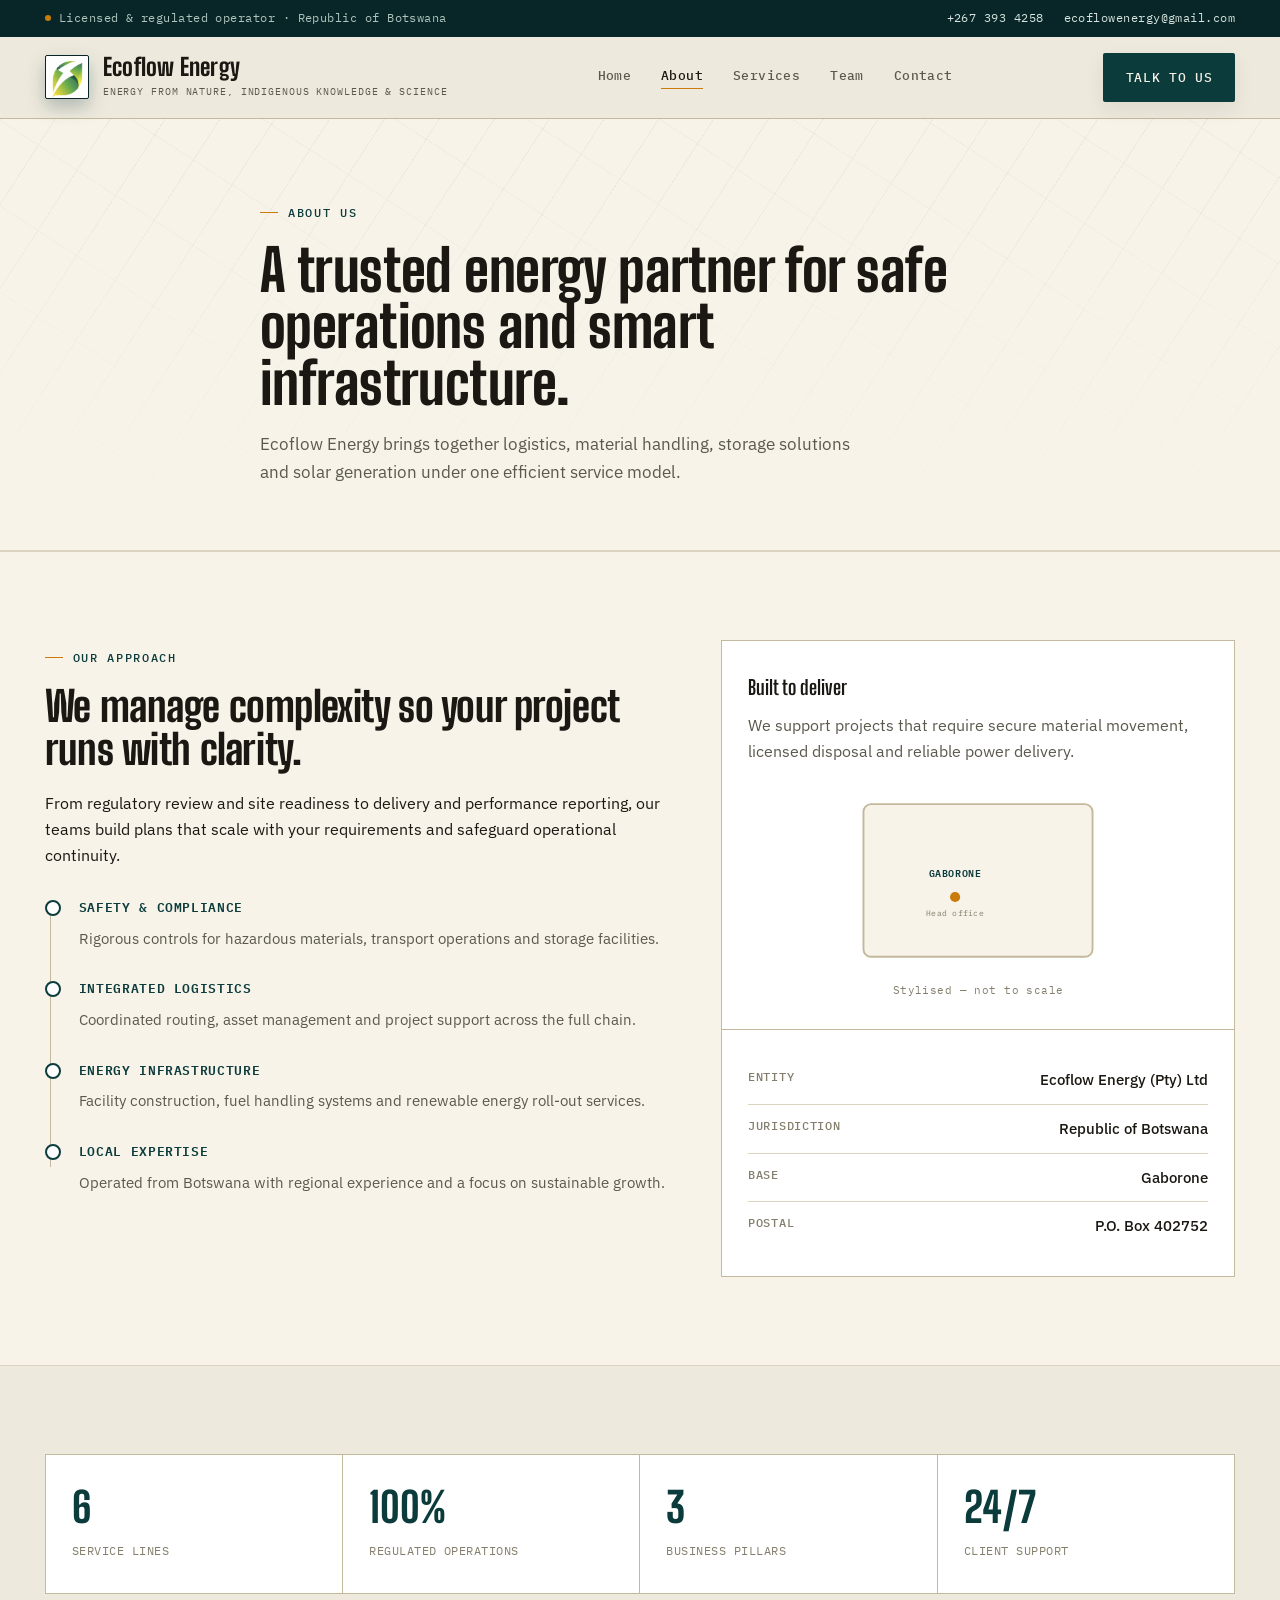
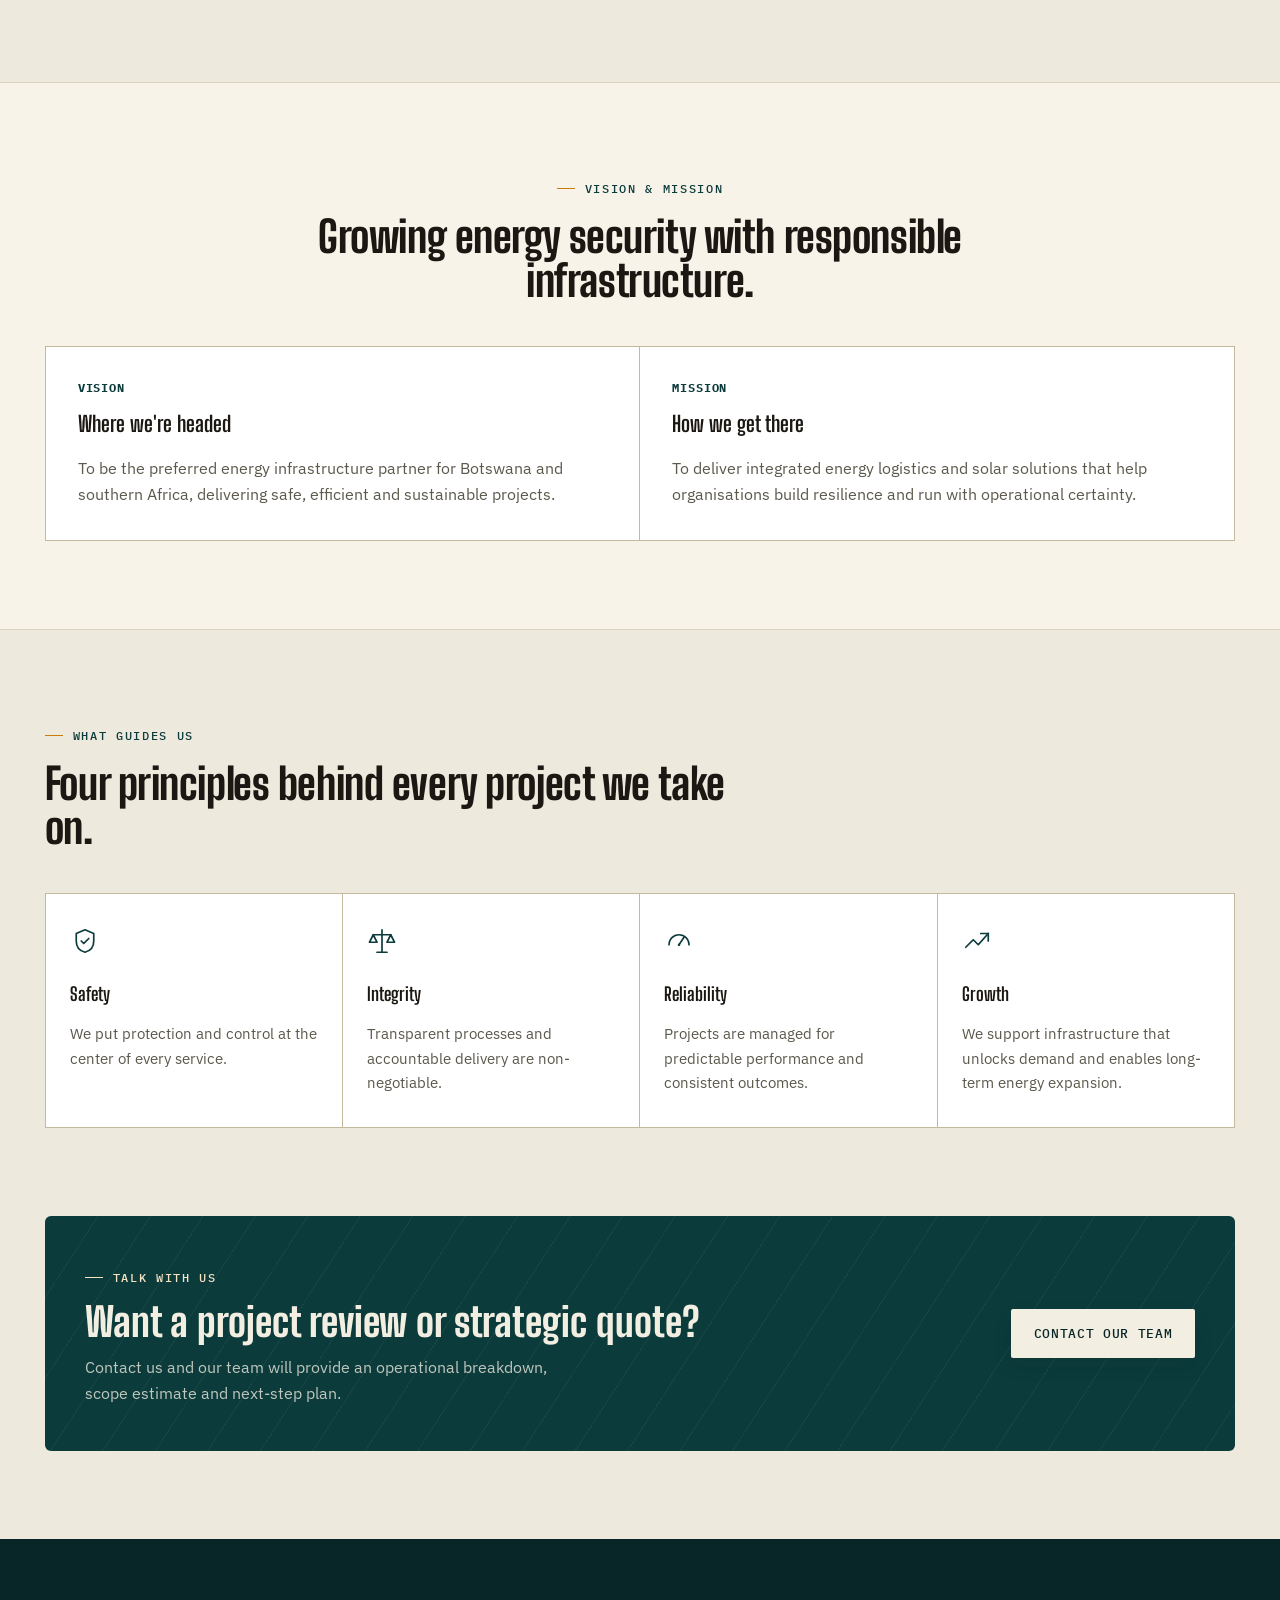
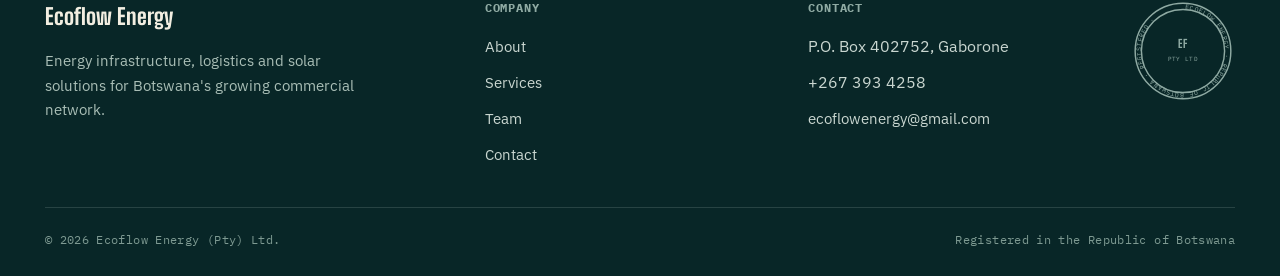
==== commit e1504c96: "staff page addition" ====
--- a/about.html
+++ b/about.html
@@ -38,6 +38,8 @@
   <symbol id="i-factory" viewBox="0 0 24 24"><path d="M3 21V10l4.5 3.2V10l4.5 3.2V10l5 3.5V21z"/><path d="M3 21h17.5"/><path d="M17 8.5V6"/></symbol>
   <symbol id="i-briefcase" viewBox="0 0 24 24"><rect x="3" y="8" width="18" height="12" rx="1.5"/><path d="M8 8V6a2 2 0 0 1 2-2h4a2 2 0 0 1 2 2v2"/><line x1="3" y1="13" x2="21" y2="13"/></symbol>
   <symbol id="i-pylon" viewBox="0 0 24 24"><path d="M12 2 L6 22 M12 2 L18 22"/><path d="M8.1 9.2h7.8M7.1 14.4h9.8"/><path d="M4 22h16"/></symbol>
+  <symbol id="i-avatar" viewBox="0 0 24 24"><circle cx="12" cy="8.2" r="4"/><path d="M4 21c0-4.4 3.6-7 8-7s8 2.6 8 7"/></symbol>
+  <symbol id="i-linkedin" viewBox="0 0 24 24"><rect x="3" y="3" width="18" height="18" rx="2"/><line x1="7.5" y1="10.5" x2="7.5" y2="17"/><circle cx="7.5" cy="7" r="0.6" fill="currentColor" stroke="none"/><path d="M11.5 17v-4.2c0-1.6 1.1-2.5 2.4-2.5 1.3 0 2.1.9 2.1 2.5V17"/><line x1="11.5" y1="10.5" x2="11.5" y2="17"/></symbol>
 </svg>
 <div class="utility-bar">
   <div class="wrap utility-row">
@@ -63,6 +65,7 @@
       <a href="index.html">Home</a>
       <a href="about.html">About</a>
       <a href="services.html">Services</a>
+      <a href="staff.html">Team</a>
       <a href="contact.html">Contact</a>
     </nav>
     <div class="nav-actions">
@@ -74,6 +77,7 @@
     <a href="index.html">Home</a>
     <a href="about.html">About</a>
     <a href="services.html">Services</a>
+    <a href="staff.html">Team</a>
     <a href="contact.html">Contact</a>
   </div>
 </header>
@@ -228,6 +232,7 @@
       <ul>
         <li><a href="about.html">About</a></li>
         <li><a href="services.html">Services</a></li>
+        <li><a href="staff.html">Team</a></li>
         <li><a href="contact.html">Contact</a></li>
       </ul>
     </div>
--- a/styles.css
+++ b/styles.css
@@ -435,6 +435,33 @@
 .process-step h3{font-family:var(--font-display);font-weight:700;font-size:1.14rem;margin-bottom:10px;}
 .process-step p{color:var(--steel);font-size:.92rem;}
 
+/* ---- Team / staff grid ---- */
+.staff-grid{display:grid;grid-template-columns:repeat(3,minmax(0,1fr));gap:1px;background:var(--line-strong);border:1px solid var(--line-strong);}
+.staff-card{background:var(--panel);padding:28px 24px;position:relative;transition:transform .2s ease, box-shadow .2s ease;}
+.staff-card::before{content:"";position:absolute;top:0;left:0;right:0;height:2px;background:var(--amber);transform:scaleX(0);transform-origin:left;transition:transform .25s ease;}
+.staff-card:hover{transform:translateY(-3px);box-shadow:var(--shadow-sm);z-index:1;}
+.staff-card:hover::before{transform:scaleX(1);}
+.staff-avatar{
+  width:64px;height:64px;border-radius:50%;background:var(--petrol-soft);color:var(--petrol);
+  display:flex;align-items:center;justify-content:center;margin-bottom:18px;border:1px solid var(--line-strong);
+}
+.staff-avatar svg{width:30px;height:30px;}
+.staff-card .dept{
+  font-family:var(--font-mono);font-size:.68rem;letter-spacing:.08em;text-transform:uppercase;
+  color:var(--amber-deep);font-weight:600;display:block;margin-bottom:8px;
+}
+.staff-card h3{font-family:var(--font-display);font-weight:700;font-size:1.2rem;margin-bottom:4px;}
+.staff-card .role{color:var(--steel);font-size:.86rem;font-weight:500;display:block;margin-bottom:12px;}
+.staff-card p{color:var(--steel);font-size:.92rem;}
+.staff-card .staff-links{display:flex;gap:10px;margin-top:16px;}
+.staff-card .staff-links a{color:var(--muted);transition:color .2s ease;}
+.staff-card .staff-links a:hover{color:var(--petrol);}
+.staff-card .staff-links svg{width:18px;height:18px;}
+.staff-note{
+  font-family:var(--font-mono);font-size:.82rem;color:var(--muted);
+  background:var(--panel-2);border:1px dashed var(--line-strong);padding:16px 20px;border-radius:2px;margin-bottom:40px;
+}
+
 /* ---------- Responsive ---------- */
 @media (max-width:1080px){
   .service-grid{grid-template-columns:repeat(2,minmax(0,1fr));}
@@ -442,6 +469,7 @@
   .feature-grid{grid-template-columns:1fr;}
   .stats-grid{grid-template-columns:repeat(2,minmax(0,1fr));}
   .values-panel{grid-template-columns:repeat(2,minmax(0,1fr));}
+  .staff-grid{grid-template-columns:repeat(2,minmax(0,1fr));}
   .process-strip{grid-template-columns:repeat(2,minmax(0,1fr));}
   .grid-2{grid-template-columns:1fr;}
   .contact-grid{grid-template-columns:1fr;}
@@ -460,6 +488,7 @@
   .page-hero{padding:64px 0 36px;}
   .cta-copy{padding:28px;}
   .service-grid{grid-template-columns:1fr;}
+  .staff-grid{grid-template-columns:1fr;}
   .stats-grid{grid-template-columns:1fr 1fr;}
   .values-panel{grid-template-columns:1fr;}
   .process-strip{grid-template-columns:1fr;}
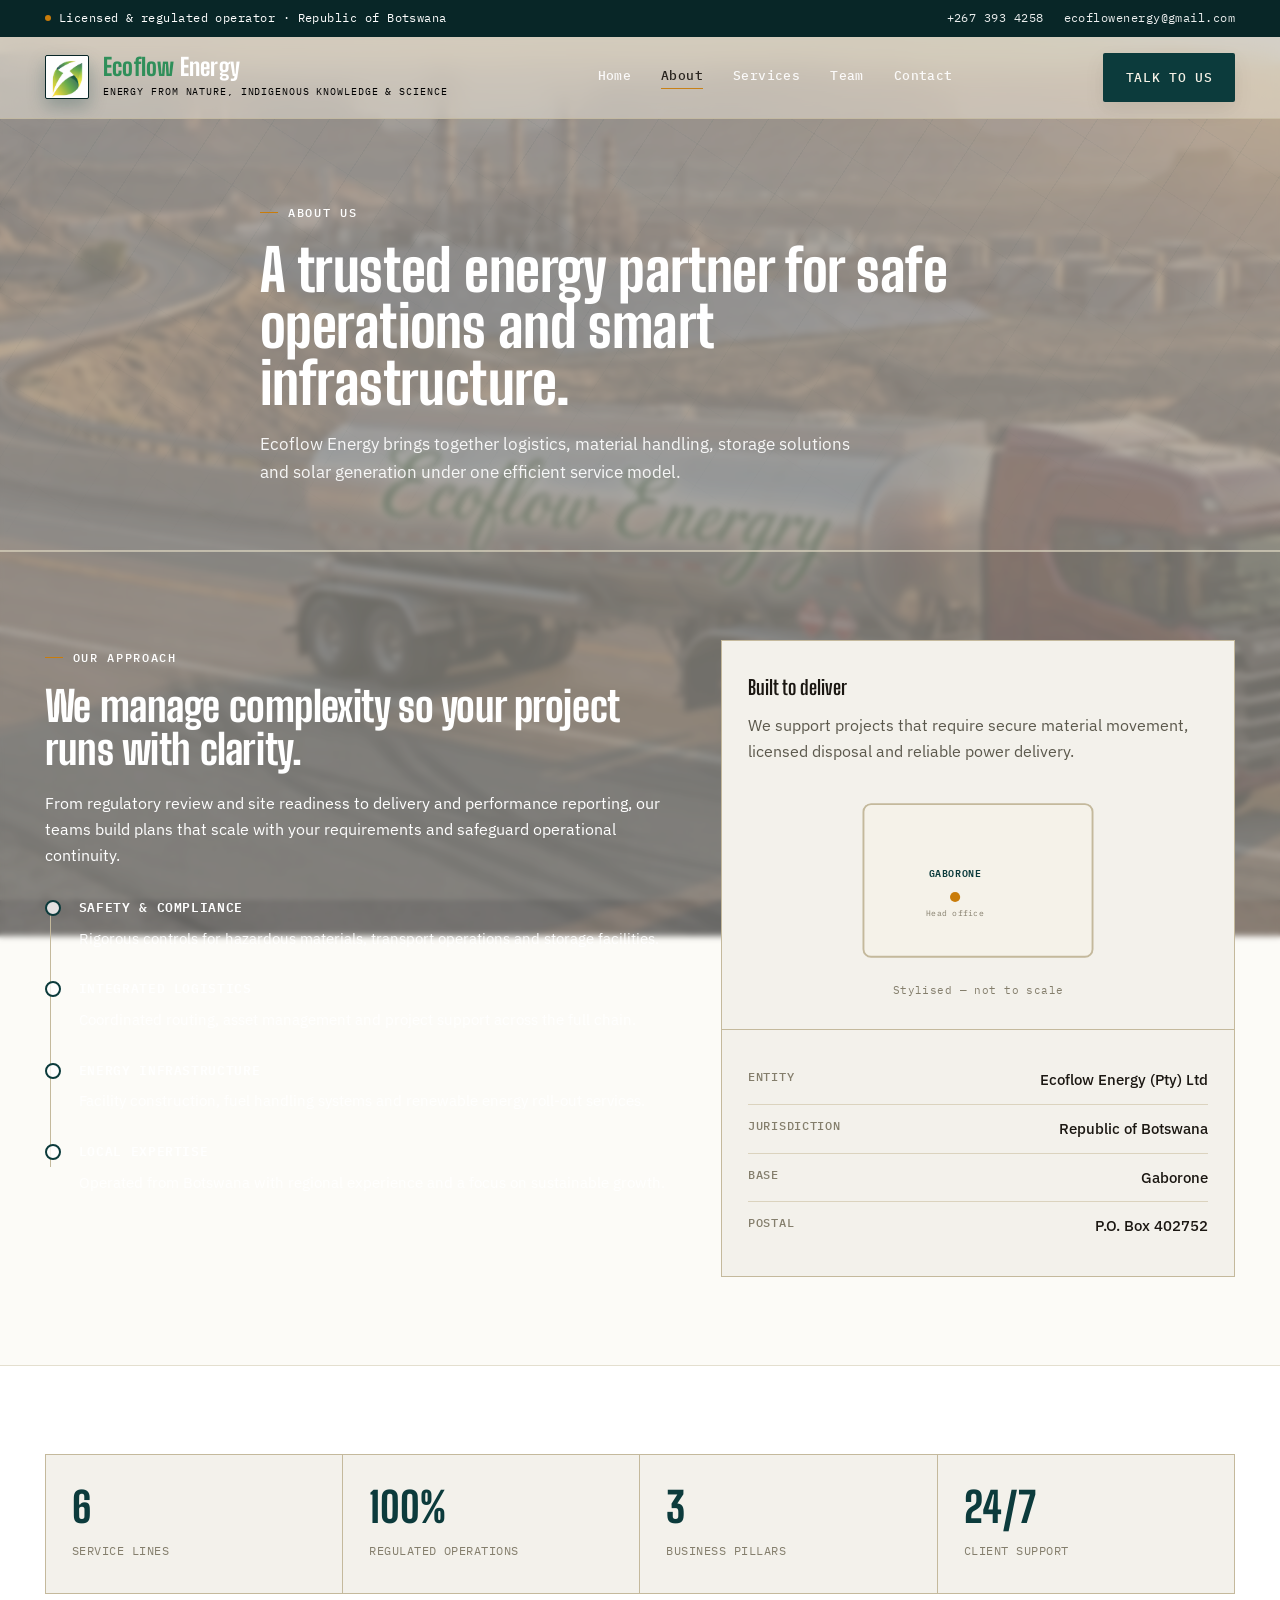
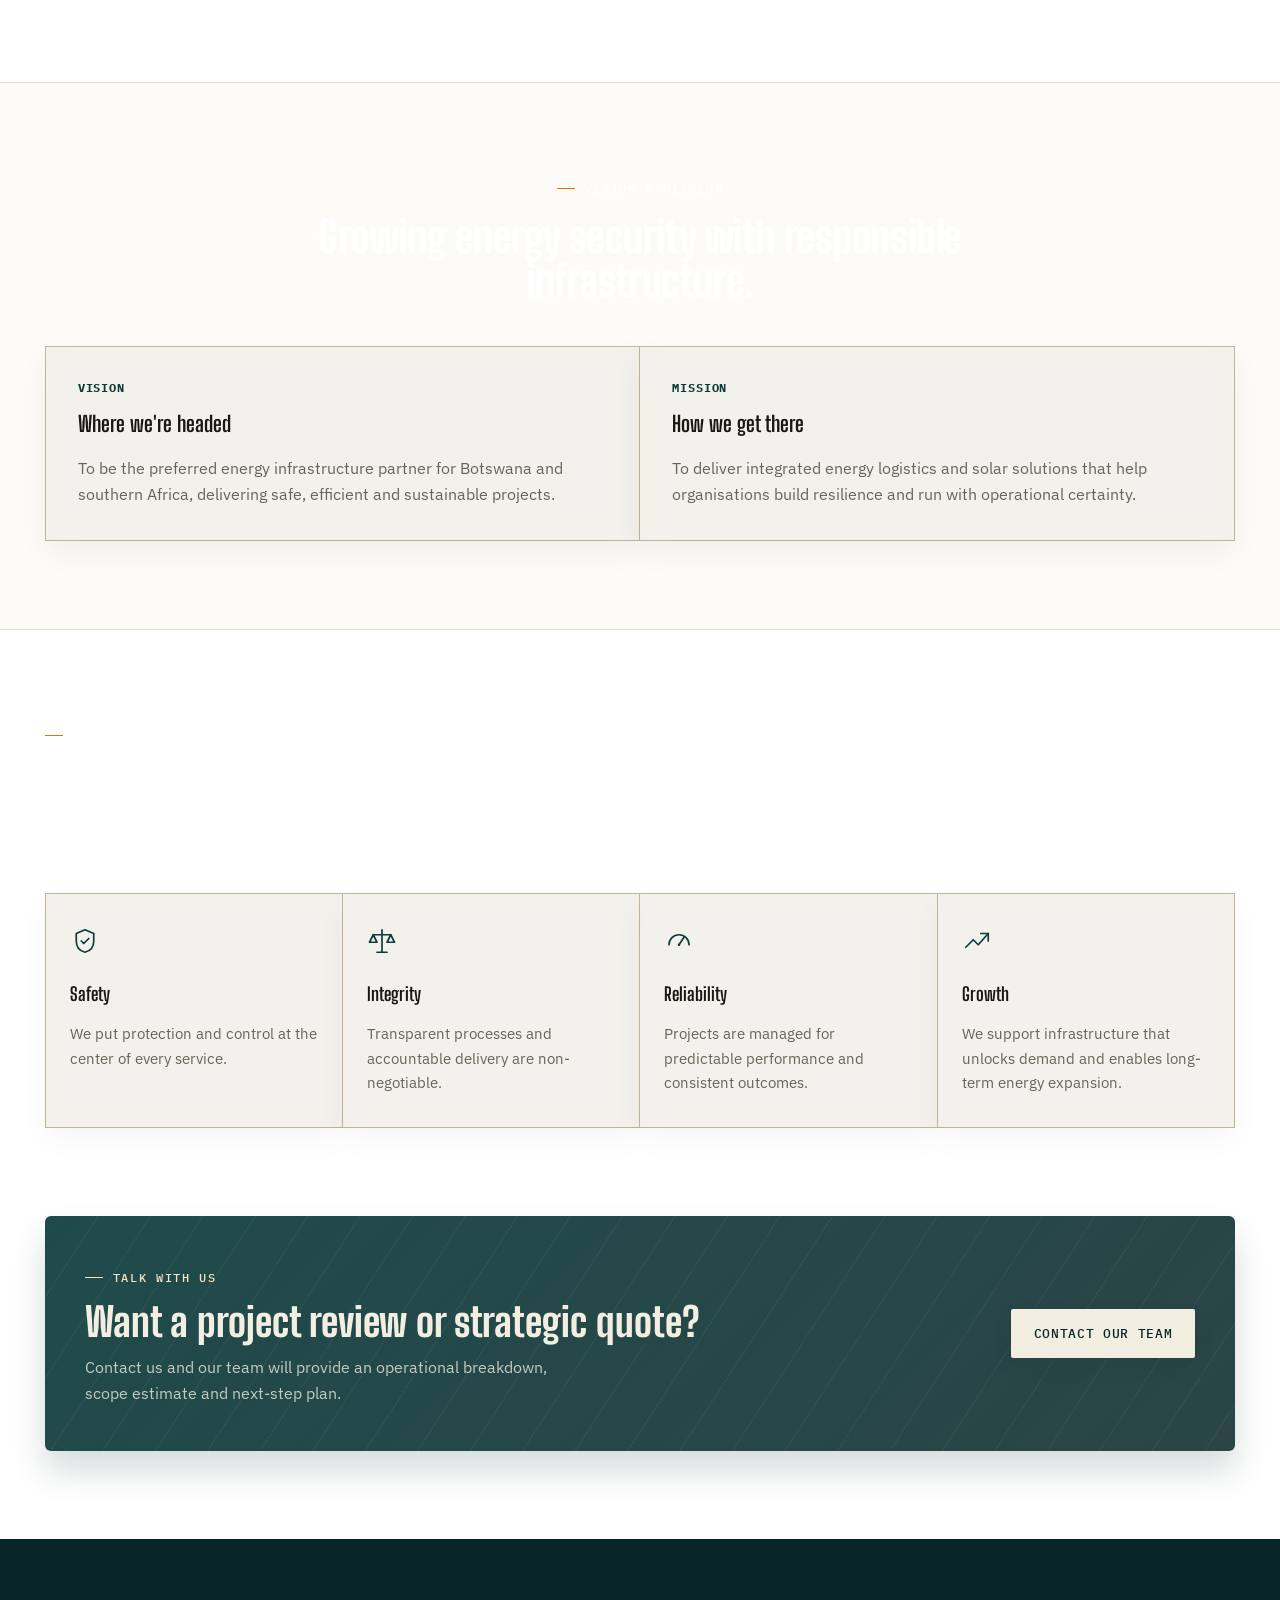
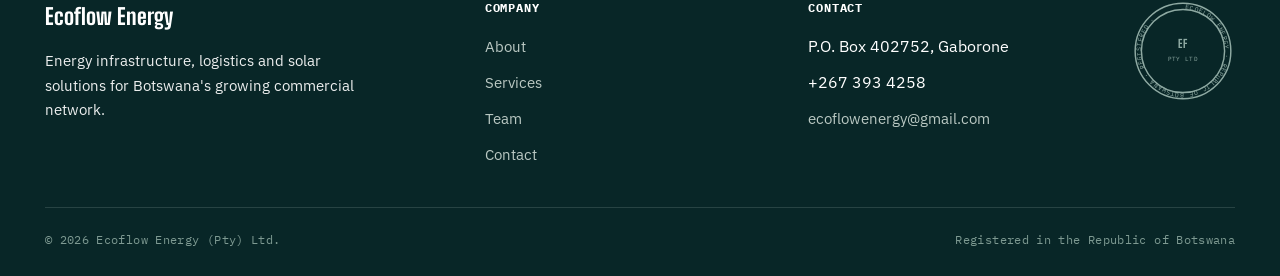
==== commit 4bd57a3f: "nav bar update" ====
--- a/about.html
+++ b/about.html
@@ -16,7 +16,7 @@
 <meta name="twitter:description" content="Ecoflow Energy is a Botswana energy company focused on logistics, storage infrastructure, compliant operations and renewable energy delivery.">
 <!-- Once the site is live, add a matching <link rel="canonical"> and og:url here with the real domain. -->
 <link rel="stylesheet" href="styles.css">
-<link rel="icon" type="image/svg+xml" href="favicon.svg">
+<link rel="icon" type="image/jpeg" href="images/ecoflow-logo.jpg">
 </head>
 <body>
 <a class="skip-link" href="#main">Skip to main content</a>
@@ -57,7 +57,7 @@
         <img src="images/ecoflow-logo.jpg" alt="Ecoflow Energy logo" style="width:100%;height:100%;object-fit:cover;display:block;">
       </span>
       <span>
-        <strong>Ecoflow Energy</strong>
+        <strong><span class="brand-green">Ecoflow</span> <span class="brand-white">Energy</span></strong>
         <small>Energy from nature, indigenous knowledge &amp; science</small>
       </span>
     </a>
--- a/styles.css
+++ b/styles.css
@@ -8,9 +8,9 @@
 
 :root{
   --ink:#1B1712;
-  --paper:#EEE9DD;
-  --panel:#FFFFFF;
-  --panel-2:#F7F3E9;
+  --paper:rgba(238,233,221,0.78);
+  --panel:rgba(255,255,255,0.8);
+  --panel-2:rgba(247,243,233,0.78);
   --petrol:#0C3B3C;
   --petrol-deep:#082627;
   --petrol-soft:#E1EAE7;
@@ -34,11 +34,36 @@
 *{margin:0;padding:0;box-sizing:border-box;}
 html{scroll-behavior:smooth;}
 body{
+  position:relative;
+  isolation:isolate;
   font-family:var(--font-body);
-  background:var(--paper);
+  background:transparent;
   color:var(--ink);
   line-height:1.62;
   font-size:16px;
+  min-height:100vh;
+}
+body::before{
+  content:"";
+  position:fixed;
+  inset:0;
+  z-index:-2;
+  background:url('images/Background.jpg') center center / cover no-repeat;
+  filter:blur(2px) brightness(.58) saturate(.8);
+  transform:scale(1.08);
+  opacity:1;
+}
+body::after{
+  content:"";
+  position:fixed;
+  inset:0;
+  z-index:-1;
+  background:linear-gradient(180deg, rgba(17,17,17,0.06), rgba(17,17,17,0.12)),
+    rgba(238,233,221,0.14);
+}
+main, .site-header, .site-footer{
+  position:relative;
+  z-index:1;
 }
 a{text-decoration:none;color:inherit;}
 button,input,select,textarea{font:inherit;}
@@ -78,9 +103,9 @@
 /* ---------- Header ---------- */
 .site-header{
   position:sticky;top:0;z-index:1000;
-  background:rgba(238,233,221,0.94);
-  backdrop-filter:blur(10px);
-  border-bottom:1px solid var(--line-strong);
+  background:rgba(238,233,221,0.7);
+  backdrop-filter:blur(14px) saturate(1.1);
+  border-bottom:1px solid rgba(196,185,156,0.7);
 }
 .site-header.scrolled{box-shadow:0 6px 18px rgba(27,23,18,0.06);}
 .nav-bar{display:flex;align-items:center;justify-content:space-between;gap:16px;padding:16px 0;}
@@ -89,10 +114,17 @@
   font-family:var(--font-display);font-weight:800;
   font-size:1.5rem;letter-spacing:.01em;line-height:1;
   display:block;
+  color:#fff;
+}
+.brand strong .brand-green{
+  color:#2f8f5a;
+}
+.brand strong .brand-white{
+  color:#fff;
 }
 .brand small{
   display:block;font-family:var(--font-mono);font-size:.62rem;
-  color:var(--steel);letter-spacing:.09em;margin-top:5px;text-transform:uppercase;
+  color:#000;letter-spacing:.09em;margin-top:5px;text-transform:uppercase;
 }
 .mark{
   width:44px;height:44px;border-radius:2px;
@@ -139,10 +171,78 @@
 }
 .mobile-menu.open{display:flex;}
 
+/* ---------- Readability over background image ---------- */
+body .utility-bar,
+body .utility-contacts a,
+body .links a,
+body .mobile-menu a,
+body .hero-copy .eyebrow,
+body .hero-copy h1,
+body .hero-copy p,
+body .hero-stats span,
+body .hero-stats strong,
+body .page-hero h1,
+body .page-hero p,
+body .section-head h2,
+body .section-head p,
+body .feature-copy h2,
+body .feature-list strong,
+body .feature-list p,
+body .service-heading h2,
+body .service-detail p,
+body .service-detail li,
+body .contact-panel .box h2,
+body .contact-panel .box p,
+body .contact-panel .info-card p,
+body .form-panel .box h2,
+body .form-panel .box p,
+body .site-footer,
+body .site-footer p,
+body .site-footer li a{
+  color:#fff;
+}
+body .tag,
+body .tags,
+body .hero-copy .eyebrow,
+body .service-heading span,
+body .contact-panel .info-card strong,
+body .feature-list strong,
+body .manifest-status,
+body .process-step .step-no,
+body .contact-panel .info-card strong,
+body .staff-card .dept,
+body .site-footer h4,
+body .site-footer h3{
+  color:#fff;
+}
+body .section-head p,
+body .feature-list p,
+body .service-detail p,
+body .service-detail li,
+body .page-hero p,
+body .hero-copy p,
+body .site-footer p,
+body .site-footer li a,
+body .contact-panel .box p,
+body .form-panel .box p,
+body .utility-contacts a,
+body .links a,
+body .mobile-menu a,
+body .hero-stats span,
+body .service-card p,
+body .feature-list p,
+body .value-card p,
+body .info-card p,
+body .process-step p,
+body .staff-card p,
+body .staff-card .role{
+  opacity:0.92;
+}
+
 /* ---------- Hero ---------- */
 .hero,.page-hero{padding:76px 0 64px;position:relative;overflow:hidden;}
-.hero{background:var(--paper);border-bottom:1px solid var(--line);}
-.page-hero{background:var(--panel-2);border-bottom:1px solid var(--line);}
+.hero{background:rgba(238,233,221,0.2);border-bottom:1px solid rgba(219,211,190,0.7);backdrop-filter:blur(2px);}
+.page-hero{background:rgba(247,243,233,0.4);border-bottom:1px solid rgba(219,211,190,0.7);backdrop-filter:blur(2px);}
 .hero::before,.page-hero::before{
   content:"";position:absolute;inset:0;pointer-events:none;z-index:0;
   background-image:
@@ -182,12 +282,16 @@
 
 /* ---- Manifest / dossier card (signature element) ---- */
 .manifest-card{
-  background:var(--panel);
-  border:1px solid var(--line-strong);
+  background:rgba(255,255,255,0.8);
+  border:1px solid rgba(196,185,156,0.7);
   border-radius:var(--radius);
   padding:0;
-  box-shadow:var(--shadow);
+  box-shadow:0 18px 32px rgba(27,23,18,0.13);
+  backdrop-filter:blur(8px);
   position:relative;
+}
+.manifest-card .manifest-status{
+  color:#000;
 }
 .manifest-head{
   display:flex;align-items:center;justify-content:space-between;
@@ -235,7 +339,7 @@
 
 /* ---------- Sections ---------- */
 .section{padding:88px 0;}
-.section-alt{background:var(--panel-2);border-top:1px solid var(--line);border-bottom:1px solid var(--line);}
+.section-alt{background:rgba(247,243,233,0.36);border-top:1px solid rgba(219,211,190,0.7);border-bottom:1px solid rgba(219,211,190,0.7);backdrop-filter:blur(2px);}
 .section-head{max-width:680px;margin:0 0 44px;}
 .section-head.center{margin-inline:auto;text-align:center;}
 .section-head h2{
@@ -247,9 +351,10 @@
 /* ---- Service grid with classification codes ---- */
 .service-grid{display:grid;grid-template-columns:repeat(3,minmax(0,1fr));gap:1px;background:var(--line-strong);border:1px solid var(--line-strong);}
 .service-card{
-  background:var(--panel);padding:30px 26px;position:relative;
+  background:rgba(255,255,255,0.8);padding:30px 26px;position:relative;
   transition:background .2s ease, transform .2s ease, box-shadow .2s ease;
-  box-shadow:0 0 0 rgba(27,23,18,0);
+  box-shadow:0 12px 28px rgba(27,23,18,0.06);
+  backdrop-filter:blur(8px);
 }
 .service-card::before{
   content:"";position:absolute;top:0;left:0;right:0;height:2px;
@@ -268,6 +373,9 @@
 /* ---- Feature / why-us grid ---- */
 .feature-grid{display:grid;grid-template-columns:1.1fr .9fr;gap:48px;align-items:start;}
 .feature-copy h2{font-family:var(--font-display);font-weight:800;font-size:clamp(2rem,3.8vw,2.6rem);margin:16px 0 20px;line-height:1.04;letter-spacing:-.01em;}
+.feature-copy > p{
+  color:#fff;
+}
 .feature-list{display:block;margin-top:28px;}
 .feature-list div{position:relative;padding:0 0 28px 34px;}
 .feature-list div:last-child{padding-bottom:0;}
@@ -318,8 +426,8 @@
 .cta-panel{padding:0 0 88px;}
 .cta-copy{
   display:flex;align-items:center;justify-content:space-between;gap:28px;
-  padding:44px 40px;background:var(--petrol);border-radius:var(--radius-lg);color:#F2EEE1;
-  position:relative;overflow:hidden;
+  padding:44px 40px;background:linear-gradient(135deg, rgba(12,59,60,0.92), rgba(8,38,39,0.86));border-radius:var(--radius-lg);color:#F2EEE1;
+  position:relative;overflow:hidden;box-shadow:0 20px 34px rgba(8,38,39,0.16);
 }
 .cta-copy::before{
   content:"";position:absolute;inset:0;pointer-events:none;
@@ -335,13 +443,13 @@
 
 /* ---- About: values / grid-2 ---- */
 .grid-2{display:grid;grid-template-columns:repeat(2,minmax(0,1fr));gap:1px;background:var(--line-strong);border:1px solid var(--line-strong);}
-.info-card{background:var(--panel);padding:32px;}
+.info-card{background:rgba(255,255,255,0.8);padding:32px;backdrop-filter:blur(8px);box-shadow:0 12px 28px rgba(27,23,18,0.05);}
 .info-card h3{font-family:var(--font-display);font-weight:700;font-size:1.35rem;margin-bottom:14px;}
 .info-card strong{display:block;font-family:var(--font-mono);font-size:.72rem;letter-spacing:.07em;text-transform:uppercase;color:var(--petrol);margin-bottom:10px;}
 .info-card p{color:var(--steel);}
 
 .values-panel{display:grid;grid-template-columns:repeat(4,minmax(0,1fr));gap:1px;background:var(--line-strong);border:1px solid var(--line-strong);}
-.value-card{background:var(--panel);padding:32px 24px;position:relative;transition:transform .2s ease, box-shadow .2s ease;}
+.value-card{background:rgba(255,255,255,0.8);padding:32px 24px;position:relative;transition:transform .2s ease, box-shadow .2s ease;backdrop-filter:blur(8px);box-shadow:0 12px 28px rgba(27,23,18,0.04);}
 .value-card::before{content:"";position:absolute;top:0;left:0;right:0;height:2px;background:var(--amber);transform:scaleX(0);transform-origin:left;transition:transform .25s ease;}
 .value-card:hover{transform:translateY(-3px);box-shadow:var(--shadow-sm);z-index:1;}
 .value-card:hover::before{transform:scaleX(1);}
@@ -351,30 +459,30 @@
 
 /* ---- Services detail page ---- */
 .service-list{display:grid;gap:1px;background:var(--line-strong);border:1px solid var(--line-strong);}
-.service-detail{background:var(--panel);padding:36px 34px;}
+.service-detail{background:rgba(255,255,255,0.8);padding:36px 34px;backdrop-filter:blur(8px);box-shadow:0 12px 28px rgba(27,23,18,0.05);}
 .service-heading{display:flex;align-items:center;gap:16px;margin-bottom:18px;border-bottom:1px solid var(--line);padding-bottom:18px;}
 .service-heading .icon{color:var(--petrol);}
 .service-heading span{
-  font-family:var(--font-mono);font-size:.82rem;color:var(--amber-deep);font-weight:600;letter-spacing:.05em;
+  font-family:var(--font-mono);font-size:.82rem;color:#000;font-weight:600;letter-spacing:.05em;
   white-space:nowrap;
 }
-.service-heading h2{font-family:var(--font-display);font-weight:700;font-size:clamp(1.3rem,2.4vw,1.65rem);line-height:1.15;}
-.service-detail p{color:var(--steel);max-width:760px;}
+.service-heading h2{font-family:var(--font-display);font-weight:700;font-size:clamp(1.3rem,2.4vw,1.65rem);line-height:1.15;color:#000;}
+.service-detail p{color:#000;max-width:760px;}
 .service-detail ul{margin-top:18px;display:grid;gap:11px;max-width:760px;}
-.service-detail li{position:relative;padding-left:20px;color:var(--steel);}
+.service-detail li{position:relative;padding-left:20px;color:#000;}
 .service-detail li::before{content:"";position:absolute;left:0;top:.6em;width:8px;height:1px;background:var(--amber);}
-.service-detail li strong{color:var(--ink);font-weight:600;}
+.service-detail li strong{color:#000;font-weight:600;}
 
 /* ---- Contact ---- */
 .contact-grid{display:grid;grid-template-columns:.95fr 1.05fr;gap:1px;background:var(--line-strong);border:1px solid var(--line-strong);align-items:stretch;}
-.contact-panel,.form-panel{background:var(--panel);padding:36px;}
-.contact-panel .box h2,.form-panel .box h2{font-family:var(--font-display);font-weight:800;font-size:1.7rem;}
-.contact-panel .box p,.form-panel .box p{color:var(--steel);margin-top:14px;}
+.contact-panel,.form-panel{background:rgba(255,255,255,0.8);padding:36px;backdrop-filter:blur(8px);box-shadow:0 12px 28px rgba(27,23,18,0.05);color:#000;}
+.contact-panel .box h2,.form-panel .box h2{font-family:var(--font-display);font-weight:800;font-size:1.7rem;color:#000;}
+.contact-panel .box p,.form-panel .box p{color:#000;margin-top:14px;}
 .contact-panel .box{margin-bottom:28px;}
 .contact-panel .info-card{background:var(--panel-2);border:1px solid var(--line);padding:20px 22px;margin-bottom:14px;display:flex;gap:16px;align-items:flex-start;}
 .contact-panel .info-card .icon{color:var(--petrol);margin-top:2px;}
-.contact-panel .info-card strong{margin-bottom:6px;}
-.contact-panel .info-card p{color:var(--ink);font-size:.95rem;}
+.contact-panel .info-card strong{margin-bottom:6px;color:#000;}
+.contact-panel .info-card p{color:#000;font-size:.95rem;}
 .map-frame{border:1px solid var(--line);margin-top:6px;}
 .map-frame iframe{width:100%;min-height:260px;border:none;display:block;filter:grayscale(.25) contrast(1.02);}
 
@@ -448,18 +556,63 @@
 .staff-avatar svg{width:30px;height:30px;}
 .staff-card .dept{
   font-family:var(--font-mono);font-size:.68rem;letter-spacing:.08em;text-transform:uppercase;
-  color:var(--amber-deep);font-weight:600;display:block;margin-bottom:8px;
+  color:var(--amber);font-weight:600;display:block;margin-bottom:8px;
 }
 .staff-card h3{font-family:var(--font-display);font-weight:700;font-size:1.2rem;margin-bottom:4px;}
-.staff-card .role{color:var(--steel);font-size:.86rem;font-weight:500;display:block;margin-bottom:12px;}
+.staff-card .role{color:var(--amber);font-size:.86rem;font-weight:500;display:block;margin-bottom:12px;}
 .staff-card p{color:var(--steel);font-size:.92rem;}
 .staff-card .staff-links{display:flex;gap:10px;margin-top:16px;}
 .staff-card .staff-links a{color:var(--muted);transition:color .2s ease;}
 .staff-card .staff-links a:hover{color:var(--petrol);}
 .staff-card .staff-links svg{width:18px;height:18px;}
+body .staff-card .dept,
+body .staff-card .role{
+  color:var(--amber);
+}
 .staff-note{
   font-family:var(--font-mono);font-size:.82rem;color:var(--muted);
   background:var(--panel-2);border:1px dashed var(--line-strong);padding:16px 20px;border-radius:2px;margin-bottom:40px;
+}
+
+body .service-detail .service-heading span,
+body .service-detail .service-heading h2,
+body .service-detail p,
+body .service-detail li,
+body .service-detail li strong,
+body .service-card .code,
+body .service-card h3,
+body .service-card p,
+body .service-heading span,
+body .service-heading h2,
+body .service-detail .service-heading .icon{
+  color:#000;
+}
+body .contact-panel .box h2,
+body .contact-panel .box p,
+body .contact-panel .info-card strong,
+body .contact-panel .info-card p,
+body .form-panel .box h2,
+body .form-panel .box p,
+body .form-panel label,
+body .contact-panel .info-card,
+body .contact-panel .info-card .icon,
+body .contact-panel .info-card p a,
+body .form-panel input,
+body .form-panel select,
+body .form-panel textarea{
+  color:#000;
+}
+body .contact-panel .box p,
+body .contact-panel .info-card p,
+body .form-panel .box p,
+body .form-panel .form-row label,
+body .service-detail p,
+body .service-detail li,
+body .service-card p,
+body .staff-card p,
+body .staff-card .role,
+body .staff-card .dept{
+  opacity:1;
 }
 
 /* ---------- Responsive ---------- */
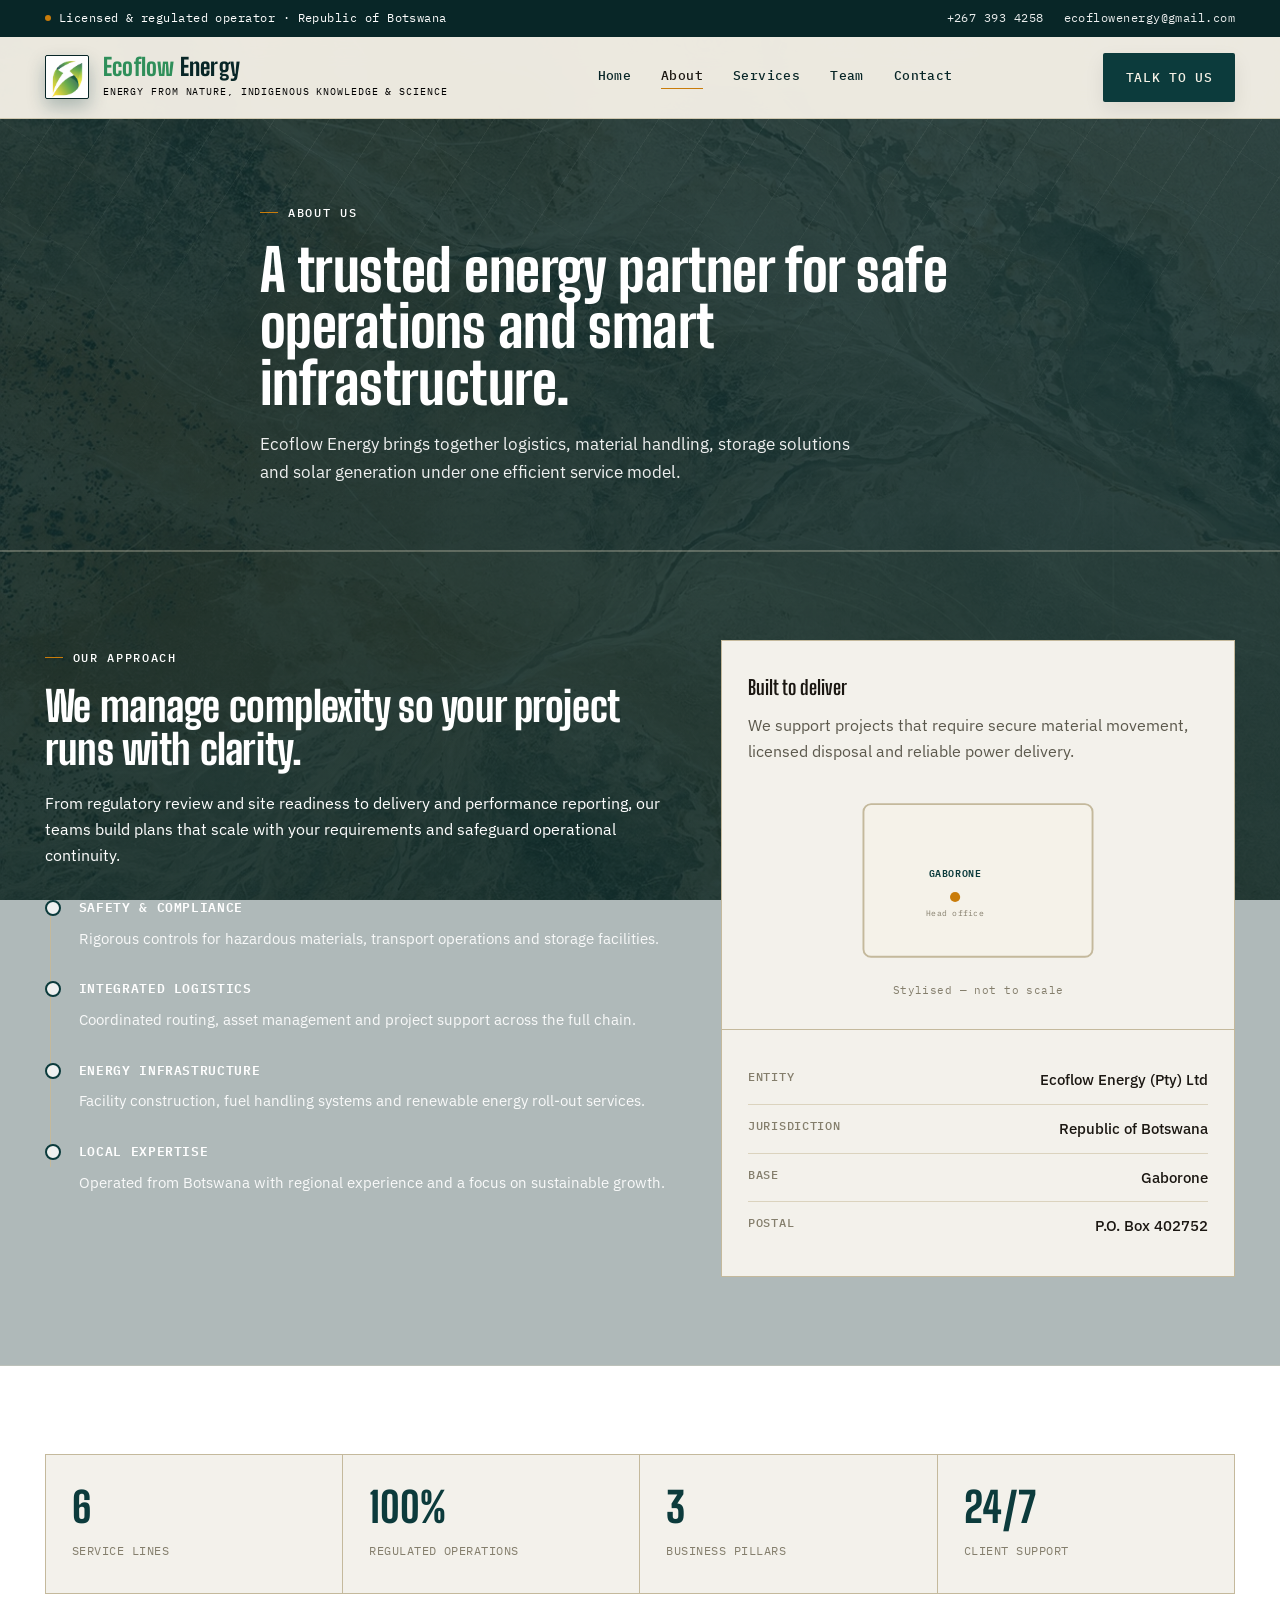
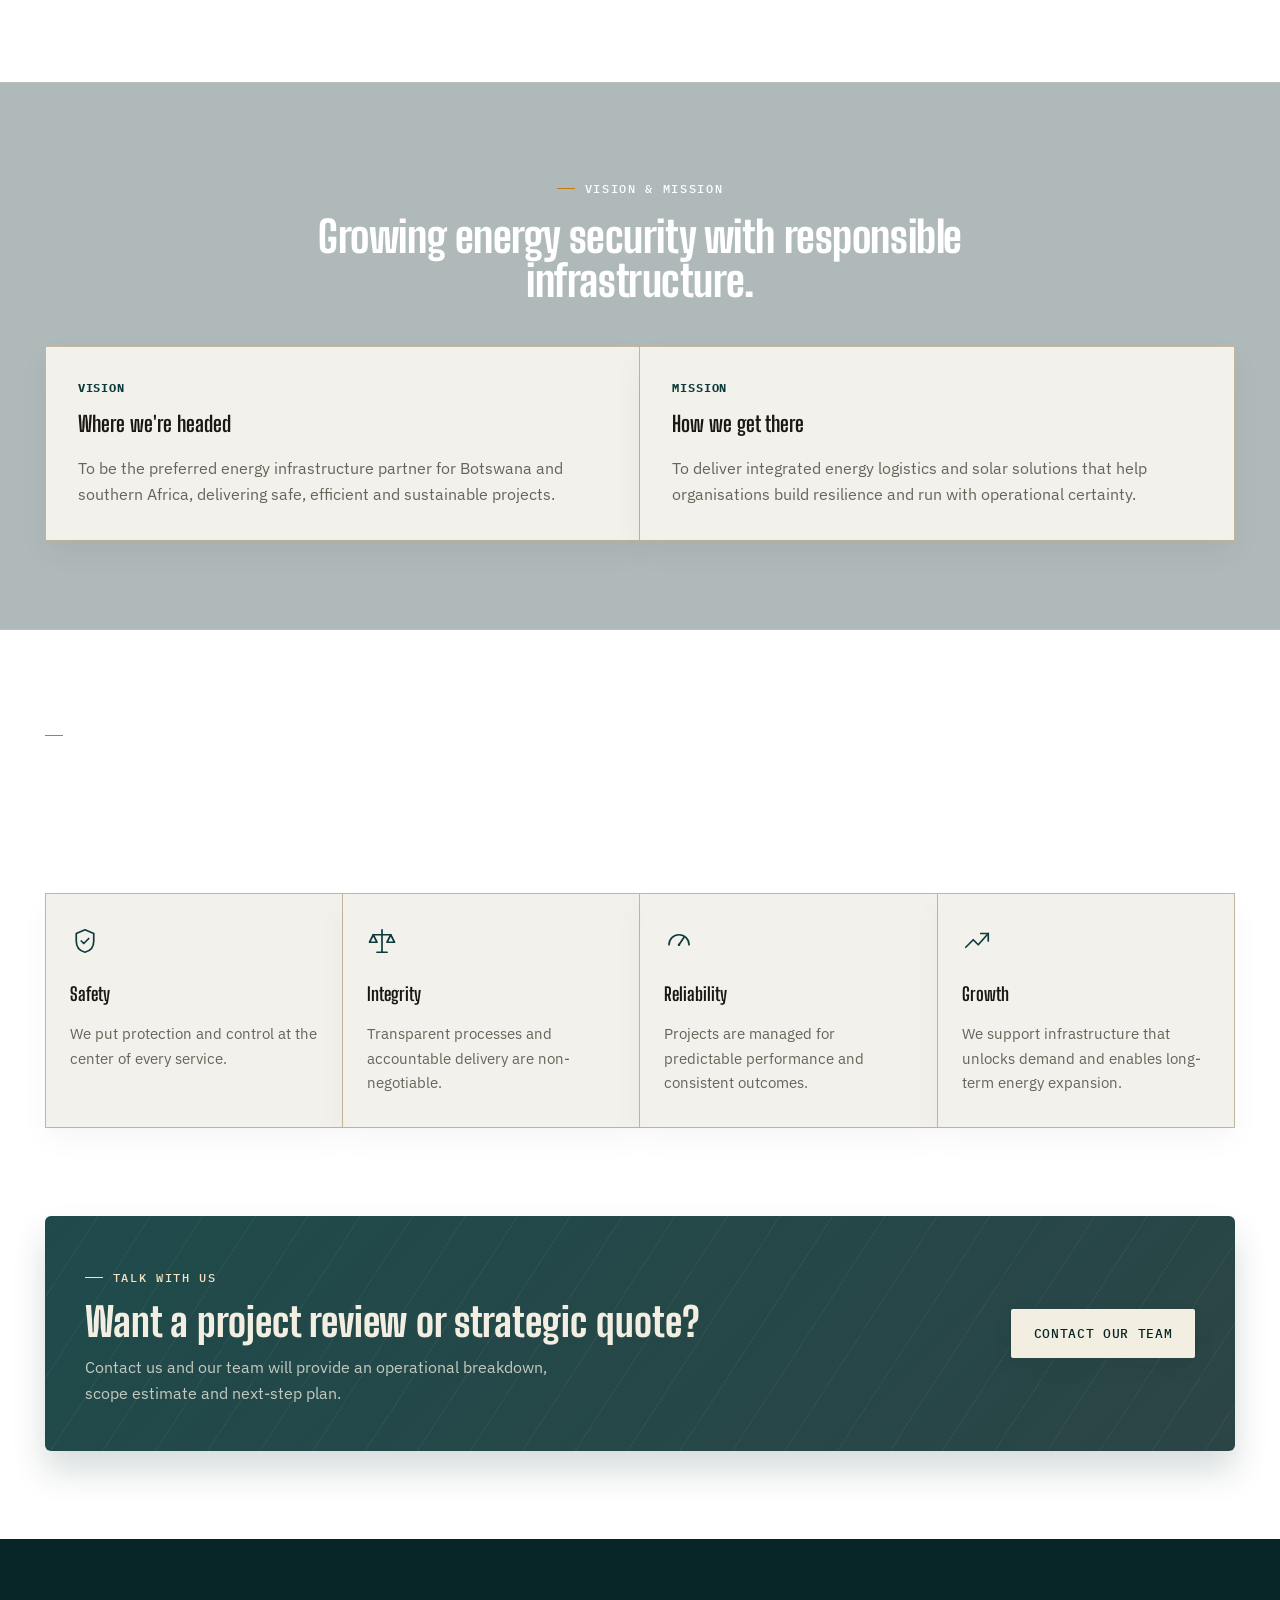
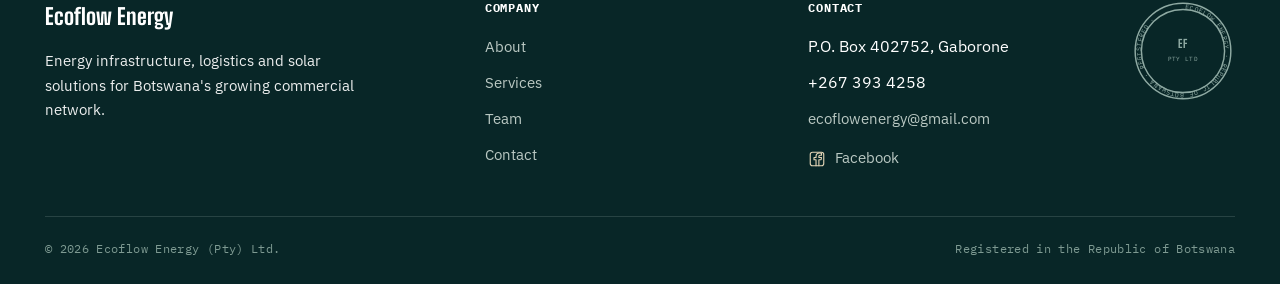
==== commit 2d2c9221: "Social Link and Map Location Update" ====
--- a/about.html
+++ b/about.html
@@ -40,6 +40,7 @@
   <symbol id="i-pylon" viewBox="0 0 24 24"><path d="M12 2 L6 22 M12 2 L18 22"/><path d="M8.1 9.2h7.8M7.1 14.4h9.8"/><path d="M4 22h16"/></symbol>
   <symbol id="i-avatar" viewBox="0 0 24 24"><circle cx="12" cy="8.2" r="4"/><path d="M4 21c0-4.4 3.6-7 8-7s8 2.6 8 7"/></symbol>
   <symbol id="i-linkedin" viewBox="0 0 24 24"><rect x="3" y="3" width="18" height="18" rx="2"/><line x1="7.5" y1="10.5" x2="7.5" y2="17"/><circle cx="7.5" cy="7" r="0.6" fill="currentColor" stroke="none"/><path d="M11.5 17v-4.2c0-1.6 1.1-2.5 2.4-2.5 1.3 0 2.1.9 2.1 2.5V17"/><line x1="11.5" y1="10.5" x2="11.5" y2="17"/></symbol>
+  <symbol id="i-facebook" viewBox="0 0 24 24"><rect x="3" y="3" width="18" height="18" rx="3"/><path d="M14.5 21v-8h3l.5-3h-3.5V8.6c0-1.1.5-1.6 1.8-1.6H18V4.3c-.6-.2-1.5-.3-2.6-.3-2.8 0-4.7 1.7-4.7 4.8V10H8v3h2.7v8"/></symbol>
 </svg>
 <div class="utility-bar">
   <div class="wrap utility-row">
@@ -242,6 +243,7 @@
         <li>P.O. Box 402752, Gaborone</li>
         <li>+267 393 4258</li>
         <li><a href="mailto:ecoflowenergy@gmail.com">ecoflowenergy@gmail.com</a></li>
+        <li><a class="footer-social-link" href="https://www.facebook.com/profile.php?id=61593228638392" target="_blank" rel="noopener noreferrer"><svg class="icon" aria-hidden="true"><use href="#i-facebook"></use></svg><span>Facebook</span></a></li>
       </ul>
     </div>
     <svg class="footer-seal seal" viewBox="0 0 100 100" aria-hidden="true">
--- a/styles.css
+++ b/styles.css
@@ -48,9 +48,7 @@
   position:fixed;
   inset:0;
   z-index:-2;
-  background:url('images/Background.jpg') center center / cover no-repeat;
-  filter:blur(2px) brightness(.58) saturate(.8);
-  transform:scale(1.08);
+  background:url('images/generated/site-background-kalahari-v2.webp') center center / cover no-repeat;
   opacity:1;
 }
 body::after{
@@ -58,8 +56,8 @@
   position:fixed;
   inset:0;
   z-index:-1;
-  background:linear-gradient(180deg, rgba(17,17,17,0.06), rgba(17,17,17,0.12)),
-    rgba(238,233,221,0.14);
+  background:linear-gradient(180deg, rgba(8,38,39,.68), rgba(8,38,39,.76)),
+    rgba(27,23,18,.08);
 }
 main, .site-header, .site-footer{
   position:relative;
@@ -103,7 +101,7 @@
 /* ---------- Header ---------- */
 .site-header{
   position:sticky;top:0;z-index:1000;
-  background:rgba(238,233,221,0.7);
+  background:rgba(247,243,233,.94);
   backdrop-filter:blur(14px) saturate(1.1);
   border-bottom:1px solid rgba(196,185,156,0.7);
 }
@@ -120,7 +118,7 @@
   color:#2f8f5a;
 }
 .brand strong .brand-white{
-  color:#fff;
+  color:var(--petrol-deep);
 }
 .brand small{
   display:block;font-family:var(--font-mono);font-size:.62rem;
@@ -136,7 +134,7 @@
 .links{display:flex;gap:30px;align-items:center;}
 .links a{
   font-family:var(--font-mono);font-size:.82rem;font-weight:500;
-  letter-spacing:.03em;color:var(--steel);position:relative;padding-bottom:3px;
+  letter-spacing:.03em;color:var(--petrol-deep);position:relative;padding-bottom:3px;
   transition:color .2s ease;
 }
 .links a::after{
@@ -160,6 +158,18 @@
 .btn-primary:hover{background:var(--petrol-deep);}
 .btn-secondary{background:transparent;color:var(--ink);border-color:var(--line-strong);}
 .btn-secondary:hover{border-color:var(--ink);}
+.btn-proposal{
+  min-height:44px;background:var(--amber);color:var(--petrol-deep);border-color:var(--amber-deep);
+  box-shadow:0 8px 18px rgba(147,89,10,.24);
+}
+.btn-proposal .btn-arrow{font-size:1.05rem;line-height:1;transition:transform .18s ease;}
+.btn-proposal:hover{
+  background:var(--amber-soft);color:var(--petrol-deep);border-color:var(--amber);
+  box-shadow:0 10px 22px rgba(147,89,10,.2);
+}
+.btn-proposal:hover .btn-arrow{transform:translateX(3px);}
+.btn-proposal:active{transform:translateY(0);background:var(--amber-deep);color:#fff;box-shadow:0 3px 8px rgba(147,89,10,.22);}
+.btn-proposal:focus-visible{outline:3px solid var(--amber-soft);outline-offset:3px;}
 .btn-lg{padding:15px 26px;width:100%;}
 
 .nav-toggle{display:none;flex-direction:column;gap:5px;background:none;border:none;cursor:pointer;padding:6px;}
@@ -167,15 +177,13 @@
 .mobile-menu{display:none;flex-direction:column;gap:0;}
 .mobile-menu a{
   font-family:var(--font-mono);font-size:.9rem;padding:16px 0;
-  border-bottom:1px solid var(--line);color:var(--steel);
+  border-bottom:1px solid var(--line);color:var(--petrol-deep);
 }
 .mobile-menu.open{display:flex;}
 
 /* ---------- Readability over background image ---------- */
 body .utility-bar,
 body .utility-contacts a,
-body .links a,
-body .mobile-menu a,
 body .hero-copy .eyebrow,
 body .hero-copy h1,
 body .hero-copy p,
@@ -207,7 +215,6 @@
 body .service-heading span,
 body .contact-panel .info-card strong,
 body .feature-list strong,
-body .manifest-status,
 body .process-step .step-no,
 body .contact-panel .info-card strong,
 body .staff-card .dept,
@@ -226,8 +233,6 @@
 body .contact-panel .box p,
 body .form-panel .box p,
 body .utility-contacts a,
-body .links a,
-body .mobile-menu a,
 body .hero-stats span,
 body .service-card p,
 body .feature-list p,
@@ -241,13 +246,13 @@
 
 /* ---------- Hero ---------- */
 .hero,.page-hero{padding:76px 0 64px;position:relative;overflow:hidden;}
-.hero{background:rgba(238,233,221,0.2);border-bottom:1px solid rgba(219,211,190,0.7);backdrop-filter:blur(2px);}
-.page-hero{background:rgba(247,243,233,0.4);border-bottom:1px solid rgba(219,211,190,0.7);backdrop-filter:blur(2px);}
+.hero{background:rgba(8,38,39,.28);border-bottom:1px solid rgba(219,211,190,.32);}
+.page-hero{background:rgba(8,38,39,.36);border-bottom:1px solid rgba(219,211,190,.32);}
 .hero::before,.page-hero::before{
   content:"";position:absolute;inset:0;pointer-events:none;z-index:0;
   background-image:
-    repeating-linear-gradient(123deg, rgba(12,59,60,0.055) 0px, rgba(12,59,60,0.055) 1px, transparent 1px, transparent 46px),
-    repeating-linear-gradient(33deg, rgba(12,59,60,0.035) 0px, rgba(12,59,60,0.035) 1px, transparent 1px, transparent 72px);
+    repeating-linear-gradient(123deg, rgba(245,241,230,.06) 0px, rgba(245,241,230,.06) 1px, transparent 1px, transparent 46px),
+    repeating-linear-gradient(33deg, rgba(245,241,230,.035) 0px, rgba(245,241,230,.035) 1px, transparent 1px, transparent 72px);
   -webkit-mask-image:linear-gradient(180deg, rgba(0,0,0,.9), rgba(0,0,0,0));
   mask-image:linear-gradient(180deg, rgba(0,0,0,.9), rgba(0,0,0,0));
 }
@@ -260,7 +265,7 @@
 }
 .page-hero p{color:var(--steel);font-size:1.05rem;max-width:620px;margin-top:20px;}
 
-.hero-grid{display:grid;grid-template-columns:1.05fr .95fr;gap:40px;align-items:center;}
+.hero-grid{display:grid;grid-template-columns:minmax(0,1fr) minmax(500px,1.05fr);gap:clamp(36px,4.5vw,58px);align-items:center;}
 .hero-copy .eyebrow{
   font-family:var(--font-mono);font-size:.76rem;letter-spacing:.14em;text-transform:uppercase;
   color:var(--petrol);display:inline-flex;align-items:center;gap:10px;
@@ -273,6 +278,8 @@
 }
 .hero-copy p{color:var(--steel);font-size:1.05rem;max-width:560px;margin-top:22px;}
 .hero-actions{display:flex;flex-wrap:wrap;gap:14px;margin-top:32px;}
+.hero-actions .btn-secondary{color:#F5F1E6;border-color:rgba(245,241,230,.62);background:rgba(8,38,39,.16);}
+.hero-actions .btn-secondary:hover{color:#fff;border-color:#fff;background:rgba(8,38,39,.3);}
 
 .hero-stats{display:grid;grid-template-columns:repeat(3,minmax(0,1fr));gap:0;margin-top:44px;border-top:1px solid var(--line-strong);}
 .hero-stats div{padding:18px 18px 0;border-right:1px solid var(--line-strong);}
@@ -280,56 +287,25 @@
 .hero-stats strong{font-family:var(--font-display);font-weight:800;font-size:2.1rem;display:block;color:var(--petrol);}
 .hero-stats span{display:block;font-family:var(--font-mono);color:var(--muted);font-size:.72rem;margin-top:6px;letter-spacing:.03em;text-transform:uppercase;}
 
-/* ---- Manifest / dossier card (signature element) ---- */
-.manifest-card{
-  background:rgba(255,255,255,0.8);
-  border:1px solid rgba(196,185,156,0.7);
-  border-radius:var(--radius);
-  padding:0;
-  box-shadow:0 18px 32px rgba(27,23,18,0.13);
-  backdrop-filter:blur(8px);
-  position:relative;
-}
-.manifest-card .manifest-status{
-  color:#000;
-}
-.manifest-head{
-  display:flex;align-items:center;justify-content:space-between;
-  padding:16px 22px;border-bottom:1px dashed var(--line-strong);
-  font-family:var(--font-mono);font-size:.68rem;letter-spacing:.1em;text-transform:uppercase;color:var(--muted);
-}
-.manifest-head b{color:var(--petrol);font-weight:600;}
-.manifest-body{padding:26px 22px;}
-.manifest-body .route{margin-bottom:22px;}
-.manifest-fields{display:grid;gap:0;border-top:1px solid var(--line);}
-.manifest-fields div{
-  display:flex;justify-content:space-between;gap:14px;padding:13px 0;
-  border-bottom:1px solid var(--line);font-size:.92rem;
-}
-.manifest-fields dt,.manifest-fields strong{
-  font-family:var(--font-mono);font-size:.72rem;letter-spacing:.06em;text-transform:uppercase;color:var(--muted);font-weight:500;
-}
-.manifest-fields span{color:var(--ink);font-weight:500;text-align:right;}
-.manifest-status{
-  display:inline-flex;align-items:center;gap:8px;margin-top:20px;
-  font-family:var(--font-mono);font-size:.72rem;letter-spacing:.08em;text-transform:uppercase;color:var(--petrol);
-}
-.manifest-status::before{content:"";width:7px;height:7px;border-radius:50%;background:var(--amber);box-shadow:0 0 0 3px var(--amber-soft);}
-
-/* Route/process line diagram (hazmat -> transport -> storage -> refine -> forward -> solar) */
-.route-line{width:100%;height:auto;display:block;}
-.route-line .path{
-  fill:none;stroke:var(--petrol);stroke-width:1.5;
-  stroke-dasharray:1000;stroke-dashoffset:1000;
-}
-.route-line.drawn .path{
-  stroke-dashoffset:0;
-  transition:stroke-dashoffset 1.7s cubic-bezier(.3,.6,.3,1);
-}
-.route-line circle{fill:var(--panel);stroke:var(--petrol);stroke-width:2;opacity:0;transform:scale(.4);transform-origin:center;transition:opacity .3s ease, transform .3s ease;transition-delay:.9s;}
-.route-line.drawn circle{opacity:1;transform:scale(1);}
-.route-line text{font-family:var(--font-mono);font-size:8px;fill:var(--muted);letter-spacing:.04em;opacity:0;transition:opacity .4s ease;transition-delay:1.1s;}
-.route-line.drawn text{opacity:1;}
+/* ---- Hero photography ---- */
+.hero-visual{position:relative;min-width:0;}
+.hero-image{
+  position:relative;margin:0;overflow:hidden;
+  border:1px solid rgba(196,185,156,.86);border-radius:var(--radius);
+  background:var(--petrol-deep);box-shadow:0 18px 34px rgba(8,38,39,.2);
+}
+.hero-image::before{
+  content:"";position:absolute;inset:0 0 auto;height:3px;background:var(--amber);z-index:2;
+}
+.hero-image img{
+  width:100%;height:auto;aspect-ratio:4 / 3;object-fit:cover;object-position:65% center;
+}
+.hero-image figcaption,.service-media figcaption{
+  display:flex;align-items:center;justify-content:space-between;gap:14px;
+  font-family:var(--font-mono);font-size:.64rem;letter-spacing:.08em;text-transform:uppercase;
+}
+.hero-image figcaption{padding:10px 13px;color:#D7E4DF;border-top:1px solid rgba(215,228,223,.18);}
+.hero-image figcaption span:last-child{color:var(--amber-soft);text-align:right;}
 
 /* ---------- Seal / stamp (secondary signature) ---------- */
 .seal{width:104px;height:104px;flex:none;}
@@ -339,7 +315,7 @@
 
 /* ---------- Sections ---------- */
 .section{padding:88px 0;}
-.section-alt{background:rgba(247,243,233,0.36);border-top:1px solid rgba(219,211,190,0.7);border-bottom:1px solid rgba(219,211,190,0.7);backdrop-filter:blur(2px);}
+.section-alt{background:rgba(8,38,39,.32);border-top:1px solid rgba(219,211,190,.3);border-bottom:1px solid rgba(219,211,190,.3);}
 .section-head{max-width:680px;margin:0 0 44px;}
 .section-head.center{margin-inline:auto;text-align:center;}
 .section-head h2{
@@ -459,19 +435,41 @@
 
 /* ---- Services detail page ---- */
 .service-list{display:grid;gap:1px;background:var(--line-strong);border:1px solid var(--line-strong);}
-.service-detail{background:rgba(255,255,255,0.8);padding:36px 34px;backdrop-filter:blur(8px);box-shadow:0 12px 28px rgba(27,23,18,0.05);}
+.service-list-intro{max-width:none;margin:0;padding:36px 34px;background:rgba(8,38,39,.94);}
+.service-detail{
+  display:grid;grid-template-columns:minmax(0,1.06fr) minmax(340px,.94fr);align-items:stretch;
+  background:rgba(255,255,255,0.8);padding:0;backdrop-filter:blur(8px);
+  box-shadow:0 12px 28px rgba(27,23,18,0.05);overflow:hidden;
+}
+.service-copy{padding:40px 36px;align-self:center;min-width:0;}
 .service-heading{display:flex;align-items:center;gap:16px;margin-bottom:18px;border-bottom:1px solid var(--line);padding-bottom:18px;}
 .service-heading .icon{color:var(--petrol);}
 .service-heading span{
-  font-family:var(--font-mono);font-size:.82rem;color:#000;font-weight:600;letter-spacing:.05em;
+  font-family:var(--font-mono);font-size:.82rem;color:var(--petrol);font-weight:600;letter-spacing:.05em;
   white-space:nowrap;
 }
-.service-heading h2{font-family:var(--font-display);font-weight:700;font-size:clamp(1.3rem,2.4vw,1.65rem);line-height:1.15;color:#000;}
+.service-heading h2{font-family:var(--font-display);font-weight:700;font-size:clamp(1.3rem,2.4vw,1.65rem);line-height:1.15;color:var(--petrol);}
 .service-detail p{color:#000;max-width:760px;}
 .service-detail ul{margin-top:18px;display:grid;gap:11px;max-width:760px;}
 .service-detail li{position:relative;padding-left:20px;color:#000;}
 .service-detail li::before{content:"";position:absolute;left:0;top:.6em;width:8px;height:1px;background:var(--amber);}
-.service-detail li strong{color:#000;font-weight:600;}
+.service-detail li strong{color:var(--petrol);font-weight:600;}
+.service-media{
+  align-self:stretch;display:grid;align-content:center;padding:18px;margin:0;
+  background:rgba(247,243,233,.92);border-left:1px solid var(--line-strong);min-width:0;
+}
+.service-media::before{content:"";height:2px;background:var(--amber);display:block;}
+.service-media img{
+  width:100%;height:auto;aspect-ratio:4 / 3;object-fit:cover;
+  border-left:1px solid var(--line-strong);border-right:1px solid var(--line-strong);
+}
+.service-media figcaption{
+  padding:10px 11px;background:var(--petrol-deep);color:#D7E4DF;
+  border:1px solid var(--petrol-deep);border-top-color:rgba(215,228,223,.18);
+}
+.service-media figcaption span:last-child{color:var(--amber-soft);text-align:right;white-space:nowrap;}
+.service-detail:nth-of-type(even) .service-copy{grid-column:2;grid-row:1;}
+.service-detail:nth-of-type(even) .service-media{grid-column:1;grid-row:1;border-left:0;border-right:1px solid var(--line-strong);}
 
 /* ---- Contact ---- */
 .contact-grid{display:grid;grid-template-columns:.95fr 1.05fr;gap:1px;background:var(--line-strong);border:1px solid var(--line-strong);align-items:stretch;}
@@ -483,6 +481,18 @@
 .contact-panel .info-card .icon{color:var(--petrol);margin-top:2px;}
 .contact-panel .info-card strong{margin-bottom:6px;color:#000;}
 .contact-panel .info-card p{color:#000;font-size:.95rem;}
+.contact-panel .info-card .contact-social-link{
+  display:inline-flex;align-items:center;gap:7px;min-height:34px;
+  color:var(--petrol-deep);font-weight:600;
+  border-bottom:1px solid rgba(8,63,66,.35);
+  transition:color .2s ease,border-color .2s ease,transform .2s ease;
+}
+.contact-panel .info-card .contact-social-link::after{
+  content:"\2197";color:var(--amber-deep);font-size:.9em;
+  transition:transform .2s ease;
+}
+.contact-panel .info-card .contact-social-link:hover{color:var(--amber-deep);border-color:currentColor;transform:translateX(2px);}
+.contact-panel .info-card .contact-social-link:hover::after{transform:translate(2px,-2px);}
 .map-frame{border:1px solid var(--line);margin-top:6px;}
 .map-frame iframe{width:100%;min-height:260px;border:none;display:block;filter:grayscale(.25) contrast(1.02);}
 
@@ -511,6 +521,17 @@
 .site-footer ul{display:grid;gap:10px;}
 .site-footer ul li a{color:#C9D6D0;font-size:.94rem;}
 .site-footer ul li a:hover{color:#fff;}
+.site-footer .footer-social-link{
+  display:inline-flex;align-items:center;gap:9px;min-height:34px;
+  width:max-content;max-width:100%;
+  transition:color .2s ease,transform .2s ease;
+}
+.site-footer .footer-social-link .icon{
+  width:18px;height:18px;color:var(--amber-soft);
+  transition:transform .2s ease;
+}
+.site-footer .footer-social-link:hover{transform:translateX(2px);}
+.site-footer .footer-social-link:hover .icon{transform:translateY(-1px);}
 .footer-seal{color:#8FAAA3;justify-self:end;}
 .footer-bottom{
   display:flex;justify-content:space-between;gap:12px;flex-wrap:wrap;
@@ -576,15 +597,15 @@
 
 body .service-detail .service-heading span,
 body .service-detail .service-heading h2,
-body .service-detail p,
-body .service-detail li,
 body .service-detail li strong,
-body .service-card .code,
-body .service-card h3,
-body .service-card p,
 body .service-heading span,
 body .service-heading h2,
 body .service-detail .service-heading .icon{
+  color:var(--petrol);
+}
+body .service-detail p,
+body .service-detail li,
+body .service-card p{
   color:#000;
 }
 body .contact-panel .box h2,
@@ -629,6 +650,18 @@
   .cta-copy{flex-direction:column;align-items:flex-start;}
   .footer-grid{grid-template-columns:1fr 1fr;}
   .footer-seal{justify-self:start;}
+  .hero-visual{margin-top:8px;}
+  .hero-image img{aspect-ratio:16 / 9;}
+  .service-detail{grid-template-columns:minmax(0,1fr) minmax(310px,.86fr);}
+  .service-copy{padding:34px 30px;}
+  .service-media{padding:14px;}
+}
+@media (max-width:860px){
+  .service-detail{grid-template-columns:1fr;}
+  .service-detail:nth-of-type(even) .service-copy,.service-detail .service-copy{grid-column:1;grid-row:1;}
+  .service-detail:nth-of-type(even) .service-media,.service-detail .service-media{
+    grid-column:1;grid-row:2;border-left:0;border-right:0;border-top:1px solid var(--line-strong);
+  }
 }
 @media (max-width:768px){
   .utility-contacts{display:none;}
@@ -646,17 +679,25 @@
   .values-panel{grid-template-columns:1fr;}
   .process-strip{grid-template-columns:1fr;}
   .footer-grid{grid-template-columns:1fr;}
+  .site-footer .footer-social-link{min-height:44px;}
   .footer-bottom{flex-direction:column;}
   .hero-stats{grid-template-columns:1fr;}
   .hero-stats div{border-right:none;border-bottom:1px solid var(--line-strong);padding-bottom:16px;}
 }
 @media (max-width:540px){
   .btn{width:100%;}
-  .service-detail{padding:26px 22px;}
-  .manifest-body{padding:22px 18px;}
+  .service-list-intro{padding:28px 22px;}
+  .service-copy{padding:28px 22px;}
+  .service-media{padding:10px;}
+  .service-heading{align-items:flex-start;gap:12px;flex-wrap:wrap;}
+  .service-heading h2{flex-basis:100%;}
+  .hero-image figcaption,.service-media figcaption{align-items:flex-start;flex-direction:column;gap:4px;}
+  .hero-image figcaption span:last-child,.service-media figcaption span:last-child{text-align:left;}
 }
 
 @media (prefers-reduced-motion: reduce){
   .reveal{opacity:1;transform:none;transition:none;}
-  .route-line .path{stroke-dasharray:none !important;stroke:var(--petrol) !important;}
-}
+  .btn-proposal,.btn-proposal .btn-arrow{transition:none;}
+  .btn-proposal:hover,.btn-proposal:active{transform:none;}
+  .btn-proposal:hover .btn-arrow{transform:none;}
+}
